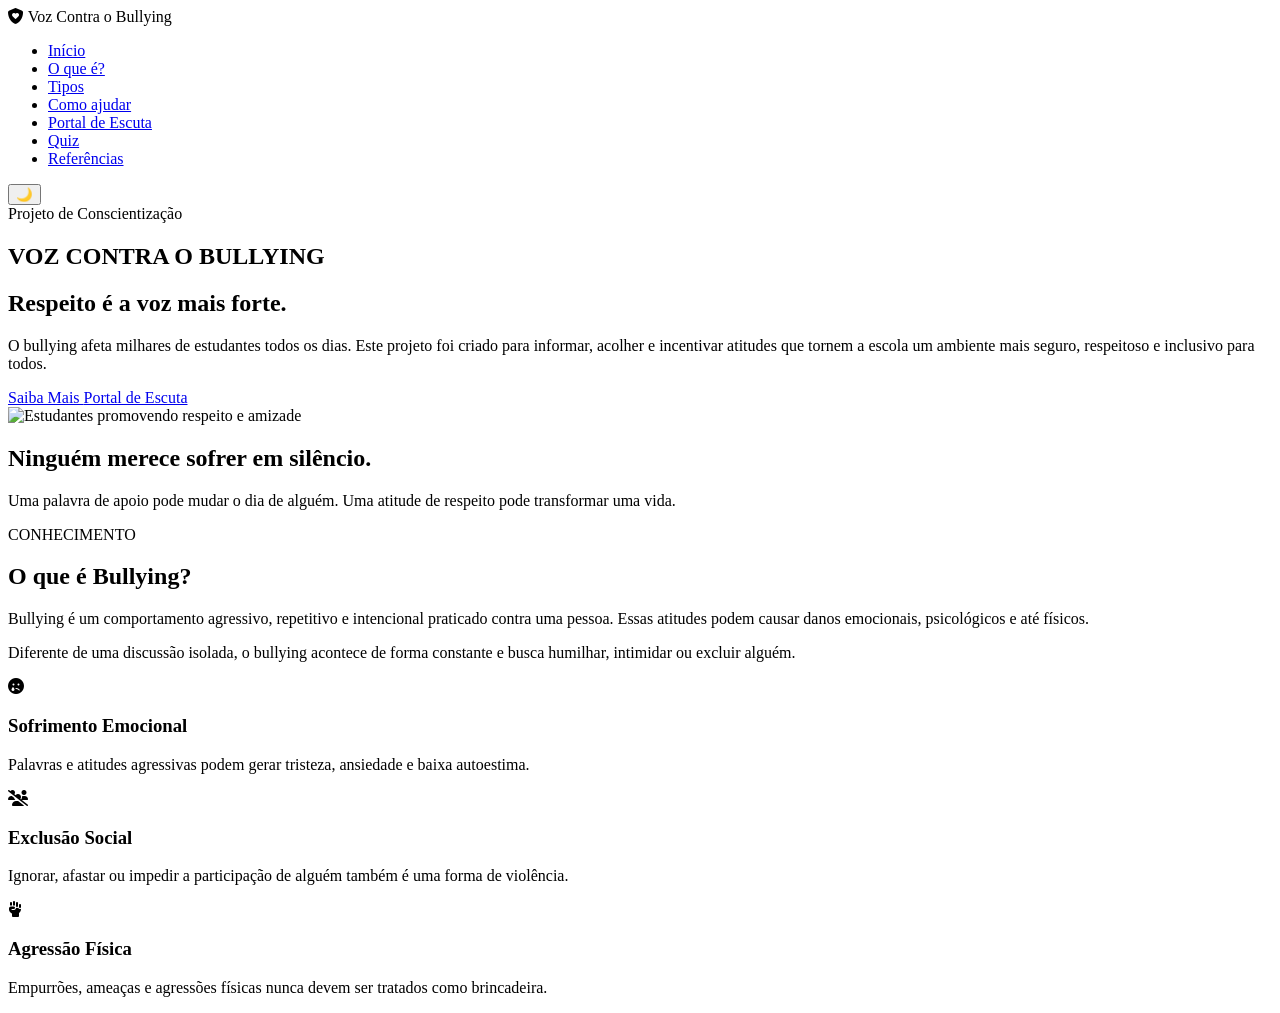
==== index.html @ f9e28d83 "Atualizar o index.html" ====
<!DOCTYPE html>
<html lang="pt-BR">

<head>
    <meta charset="UTF-8">
    <meta name="viewport" content="width=device-width, initial-scale=1.0">

    <title>Voz Contra o Bullying</title>

    <link rel="stylesheet" href="style.css">

    <link rel="stylesheet"
        href="https://cdnjs.cloudflare.com/ajax/libs/font-awesome/6.6.0/css/all.min.css">

    <link href="https://fonts.googleapis.com/css2?family=Poppins:wght@300;400;500;600;700;800&display=swap"
        rel="stylesheet">
</head>

<body>

    <!-- Barra de Navegação -->

    <header>

        <nav class="navbar">

            <div class="logo">
                <i class="fa-solid fa-shield-heart"></i>
                <span>Voz Contra o Bullying</span>
            </div>

            <ul class="menu">
                <li><a href="#inicio">Início</a></li>
                <li><a href="#sobre">O que é?</a></li>
                <li><a href="#tipos">Tipos</a></li>
                <li><a href="#ajuda">Como ajudar</a></li>
                <li><a href="escuta.html">Portal de Escuta</a></li>
                <li><a href="quiz.html">Quiz</a></li>
                <li><a href="referencias.html">Referências</a></li>
            </ul>

            <button id="darkModeBtn">
                🌙
            </button>

        </nav>

    </header>

    <main>

        <!-- Hero -->

        <section id="inicio" class="hero">

            <div class="hero-content">

                <div class="hero-text">

                    <span class="tag">
                        Projeto de Conscientização
                    </span>

                    <h1>
                        VOZ CONTRA O BULLYING
                    </h1>

                    <h2>
                        Respeito é a voz mais forte.
                    </h2>

                    <p>
                        O bullying afeta milhares de estudantes todos os dias.
                        Este projeto foi criado para informar, acolher e incentivar
                        atitudes que tornem a escola um ambiente mais seguro,
                        respeitoso e inclusivo para todos.
                    </p>

                    <div class="hero-buttons">

                        <a href="#sobre" class="btn-principal">
                            Saiba Mais
                        </a>

                        <a href="escuta.html" class="btn-secundario">
                            Portal de Escuta
                        </a>

                    </div>

                </div>

                <div class="hero-image">

                    <img src="imagens/hero-bullying.jpg"
                        alt="Estudantes promovendo respeito e amizade">

                </div>

            </div>

        </section>

        <!-- Impacto -->

        <section class="impacto">

            <div class="impacto-container">

                <h2>
                    Ninguém merece sofrer em silêncio.
                </h2>

                <p>
                    Uma palavra de apoio pode mudar o dia de alguém.
                    Uma atitude de respeito pode transformar uma vida.
                </p>

            </div>

        </section>

        <!-- Sobre -->

        <section id="sobre" class="sobre">

            <div class="titulo-secao">

                <span>CONHECIMENTO</span>

                <h2>
                    O que é Bullying?
                </h2>

            </div>

            <div class="texto-sobre">

                <p>
                    Bullying é um comportamento agressivo, repetitivo e intencional
                    praticado contra uma pessoa. Essas atitudes podem causar danos
                    emocionais, psicológicos e até físicos.
                </p>

                <p>
                    Diferente de uma discussão isolada, o bullying acontece de forma
                    constante e busca humilhar, intimidar ou excluir alguém.
                </p>

            </div>

            <div class="cards">

                <div class="card">

                    <i class="fa-solid fa-face-sad-tear"></i>

                    <h3>
                        Sofrimento Emocional
                    </h3>

                    <p>
                        Palavras e atitudes agressivas podem gerar tristeza,
                        ansiedade e baixa autoestima.
                    </p>

                </div>

                <div class="card">

                    <i class="fa-solid fa-users-slash"></i>

                    <h3>
                        Exclusão Social
                    </h3>

                    <p>
                        Ignorar, afastar ou impedir a participação de alguém
                        também é uma forma de violência.
                    </p>

                </div>

                <div class="card">

                    <i class="fa-solid fa-hand-fist"></i>

                    <h3>
                        Agressão Física
                    </h3>

                    <p>
                        Empurrões, ameaças e agressões físicas nunca devem ser
                        tratados como brincadeira.
                    </p>

                </div>

            </div>

        </section>
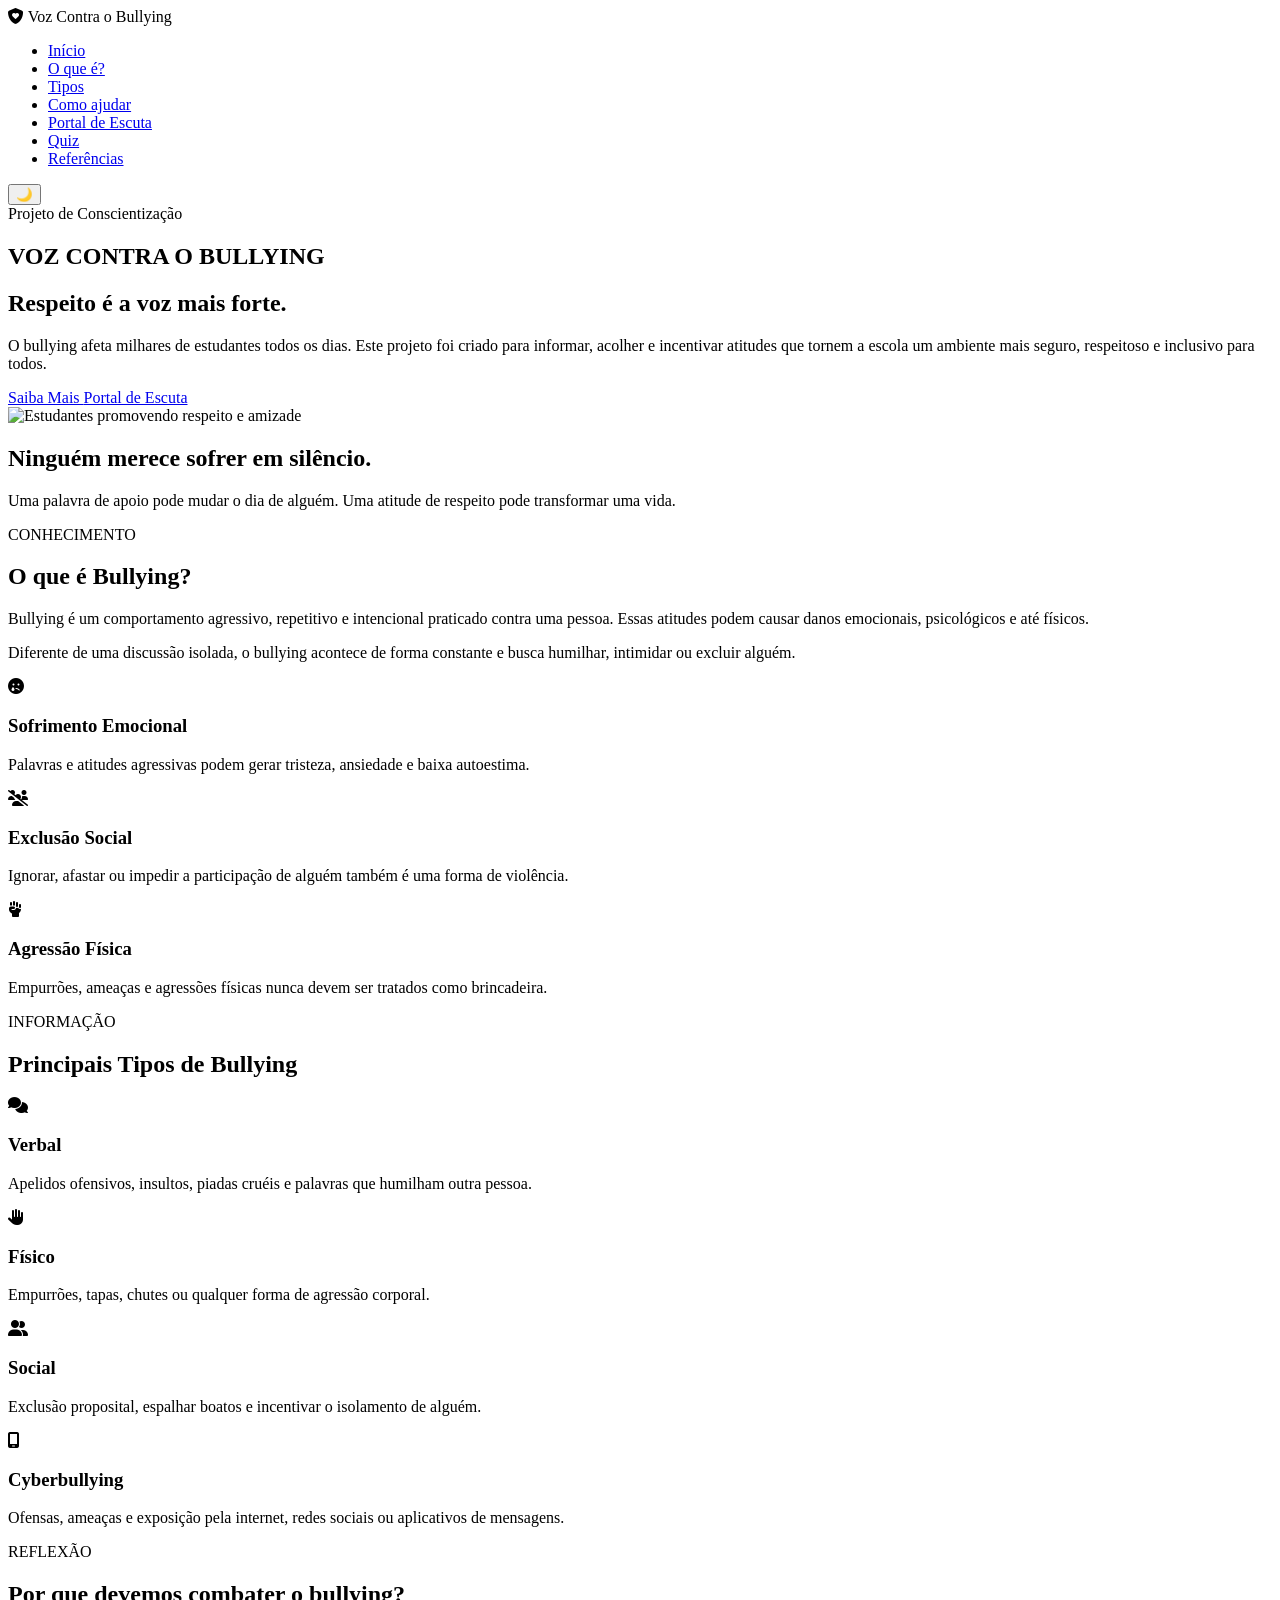
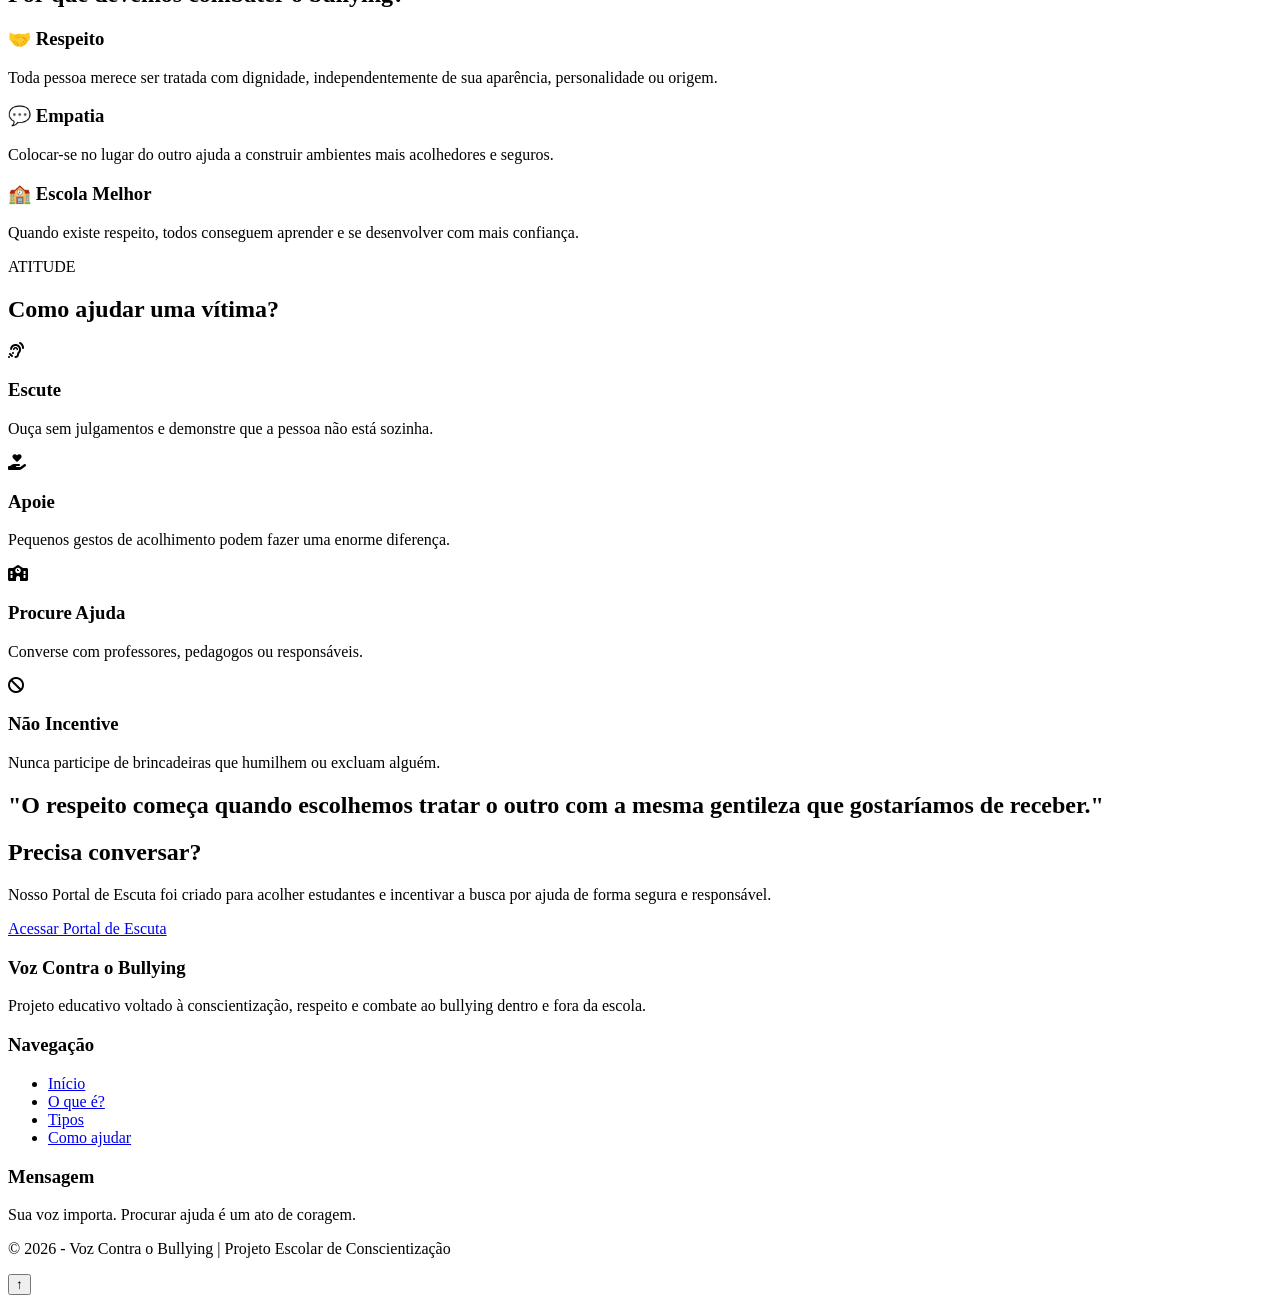
==== commit b8f177e4: "Atualizar o index.html" ====
--- a/index.html
+++ b/index.html
@@ -199,4 +199,291 @@
 
             </div>
 
-        </section>+        </section>
+        <!-- Tipos de Bullying -->
+
+        <section id="tipos" class="tipos">
+
+            <div class="titulo-secao">
+
+                <span>INFORMAÇÃO</span>
+
+                <h2>
+                    Principais Tipos de Bullying
+                </h2>
+
+            </div>
+
+            <div class="cards">
+
+                <div class="card">
+
+                    <i class="fa-solid fa-comments"></i>
+
+                    <h3>Verbal</h3>
+
+                    <p>
+                        Apelidos ofensivos, insultos, piadas cruéis e palavras
+                        que humilham outra pessoa.
+                    </p>
+
+                </div>
+
+                <div class="card">
+
+                    <i class="fa-solid fa-hand"></i>
+
+                    <h3>Físico</h3>
+
+                    <p>
+                        Empurrões, tapas, chutes ou qualquer forma de agressão
+                        corporal.
+                    </p>
+
+                </div>
+
+                <div class="card">
+
+                    <i class="fa-solid fa-user-group"></i>
+
+                    <h3>Social</h3>
+
+                    <p>
+                        Exclusão proposital, espalhar boatos e incentivar o
+                        isolamento de alguém.
+                    </p>
+
+                </div>
+
+                <div class="card">
+
+                    <i class="fa-solid fa-mobile-screen"></i>
+
+                    <h3>Cyberbullying</h3>
+
+                    <p>
+                        Ofensas, ameaças e exposição pela internet, redes sociais
+                        ou aplicativos de mensagens.
+                    </p>
+
+                </div>
+
+            </div>
+
+        </section>
+
+        <!-- Curiosidades -->
+
+        <section class="curiosidades">
+
+            <div class="titulo-secao">
+
+                <span>REFLEXÃO</span>
+
+                <h2>
+                    Por que devemos combater o bullying?
+                </h2>
+
+            </div>
+
+            <div class="curiosidades-container">
+
+                <div class="curiosidade">
+                    <h3>🤝 Respeito</h3>
+                    <p>
+                        Toda pessoa merece ser tratada com dignidade,
+                        independentemente de sua aparência, personalidade ou origem.
+                    </p>
+                </div>
+
+                <div class="curiosidade">
+                    <h3>💬 Empatia</h3>
+                    <p>
+                        Colocar-se no lugar do outro ajuda a construir ambientes
+                        mais acolhedores e seguros.
+                    </p>
+                </div>
+
+                <div class="curiosidade">
+                    <h3>🏫 Escola Melhor</h3>
+                    <p>
+                        Quando existe respeito, todos conseguem aprender e se
+                        desenvolver com mais confiança.
+                    </p>
+                </div>
+
+            </div>
+
+        </section>
+
+        <!-- Como ajudar -->
+
+        <section id="ajuda" class="ajuda">
+
+            <div class="titulo-secao">
+
+                <span>ATITUDE</span>
+
+                <h2>
+                    Como ajudar uma vítima?
+                </h2>
+
+            </div>
+
+            <div class="cards">
+
+                <div class="card">
+
+                    <i class="fa-solid fa-ear-listen"></i>
+
+                    <h3>Escute</h3>
+
+                    <p>
+                        Ouça sem julgamentos e demonstre que a pessoa não está sozinha.
+                    </p>
+
+                </div>
+
+                <div class="card">
+
+                    <i class="fa-solid fa-hand-holding-heart"></i>
+
+                    <h3>Apoie</h3>
+
+                    <p>
+                        Pequenos gestos de acolhimento podem fazer uma enorme diferença.
+                    </p>
+
+                </div>
+
+                <div class="card">
+
+                    <i class="fa-solid fa-school"></i>
+
+                    <h3>Procure Ajuda</h3>
+
+                    <p>
+                        Converse com professores, pedagogos ou responsáveis.
+                    </p>
+
+                </div>
+
+                <div class="card">
+
+                    <i class="fa-solid fa-ban"></i>
+
+                    <h3>Não Incentive</h3>
+
+                    <p>
+                        Nunca participe de brincadeiras que humilhem ou excluam alguém.
+                    </p>
+
+                </div>
+
+            </div>
+
+        </section>
+
+        <!-- Frase -->
+
+        <section class="frase-impacto">
+
+            <div class="frase-container">
+
+                <h2>
+                    "O respeito começa quando escolhemos tratar o outro com a mesma
+                    gentileza que gostaríamos de receber."
+                </h2>
+
+            </div>
+
+        </section>
+
+        <!-- CTA -->
+
+        <section class="cta">
+
+            <div class="cta-content">
+
+                <h2>
+                    Precisa conversar?
+                </h2>
+
+                <p>
+                    Nosso Portal de Escuta foi criado para acolher estudantes e
+                    incentivar a busca por ajuda de forma segura e responsável.
+                </p>
+
+                <a href="escuta.html" class="btn-principal">
+                    Acessar Portal de Escuta
+                </a>
+
+            </div>
+
+        </section>
+
+    </main>
+
+    <!-- Rodapé -->
+
+    <footer>
+
+        <div class="footer-container">
+
+            <div class="footer-coluna">
+
+                <h3>Voz Contra o Bullying</h3>
+
+                <p>
+                    Projeto educativo voltado à conscientização, respeito e combate
+                    ao bullying dentro e fora da escola.
+                </p>
+
+            </div>
+
+            <div class="footer-coluna">
+
+                <h3>Navegação</h3>
+
+                <ul>
+
+                    <li><a href="#inicio">Início</a></li>
+                    <li><a href="#sobre">O que é?</a></li>
+                    <li><a href="#tipos">Tipos</a></li>
+                    <li><a href="#ajuda">Como ajudar</a></li>
+
+                </ul>
+
+            </div>
+
+            <div class="footer-coluna">
+
+                <h3>Mensagem</h3>
+
+                <p>
+                    Sua voz importa. Procurar ajuda é um ato de coragem.
+                </p>
+
+            </div>
+
+        </div>
+
+        <div class="footer-bottom">
+
+            <p>
+                © 2026 - Voz Contra o Bullying | Projeto Escolar de Conscientização
+            </p>
+
+        </div>
+
+    </footer>
+
+    <button id="topoBtn">
+        ↑
+    </button>
+
+    <script src="script.js"></script>
+
+</body>
+
+</html>
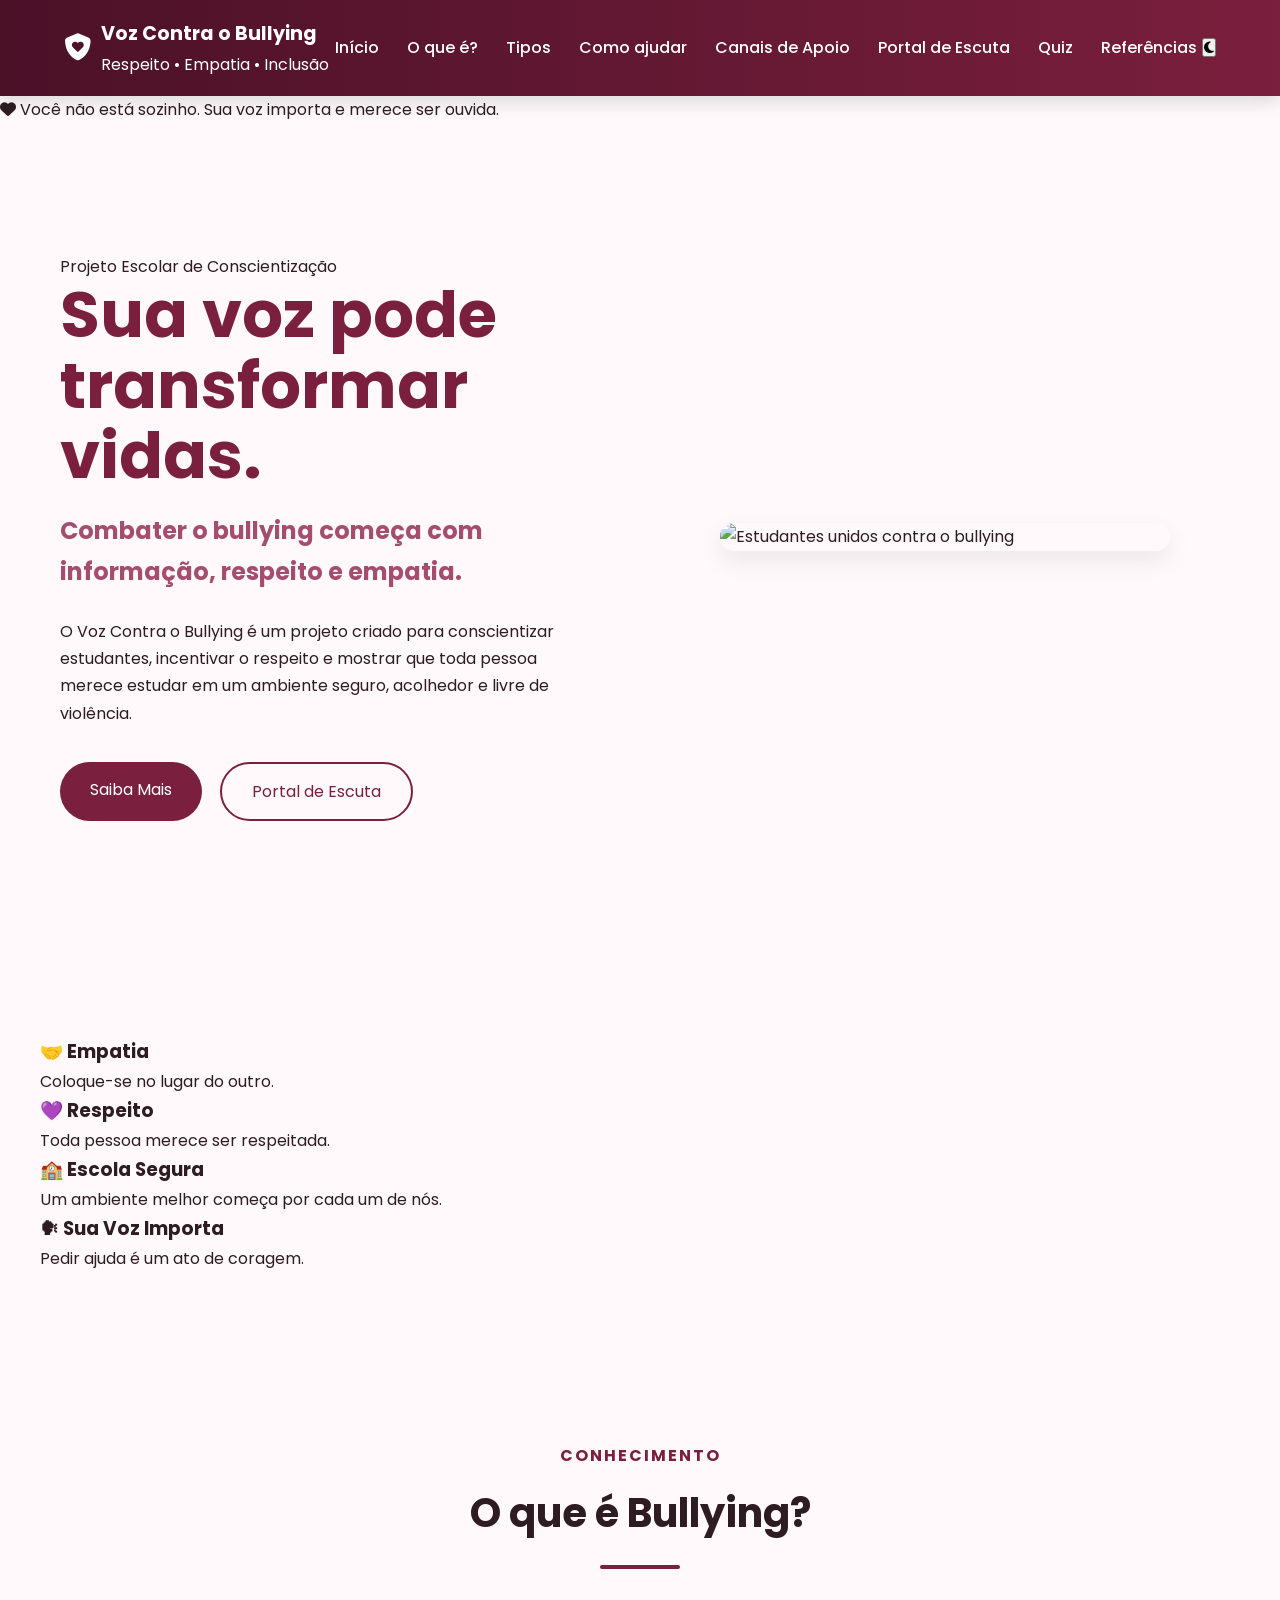
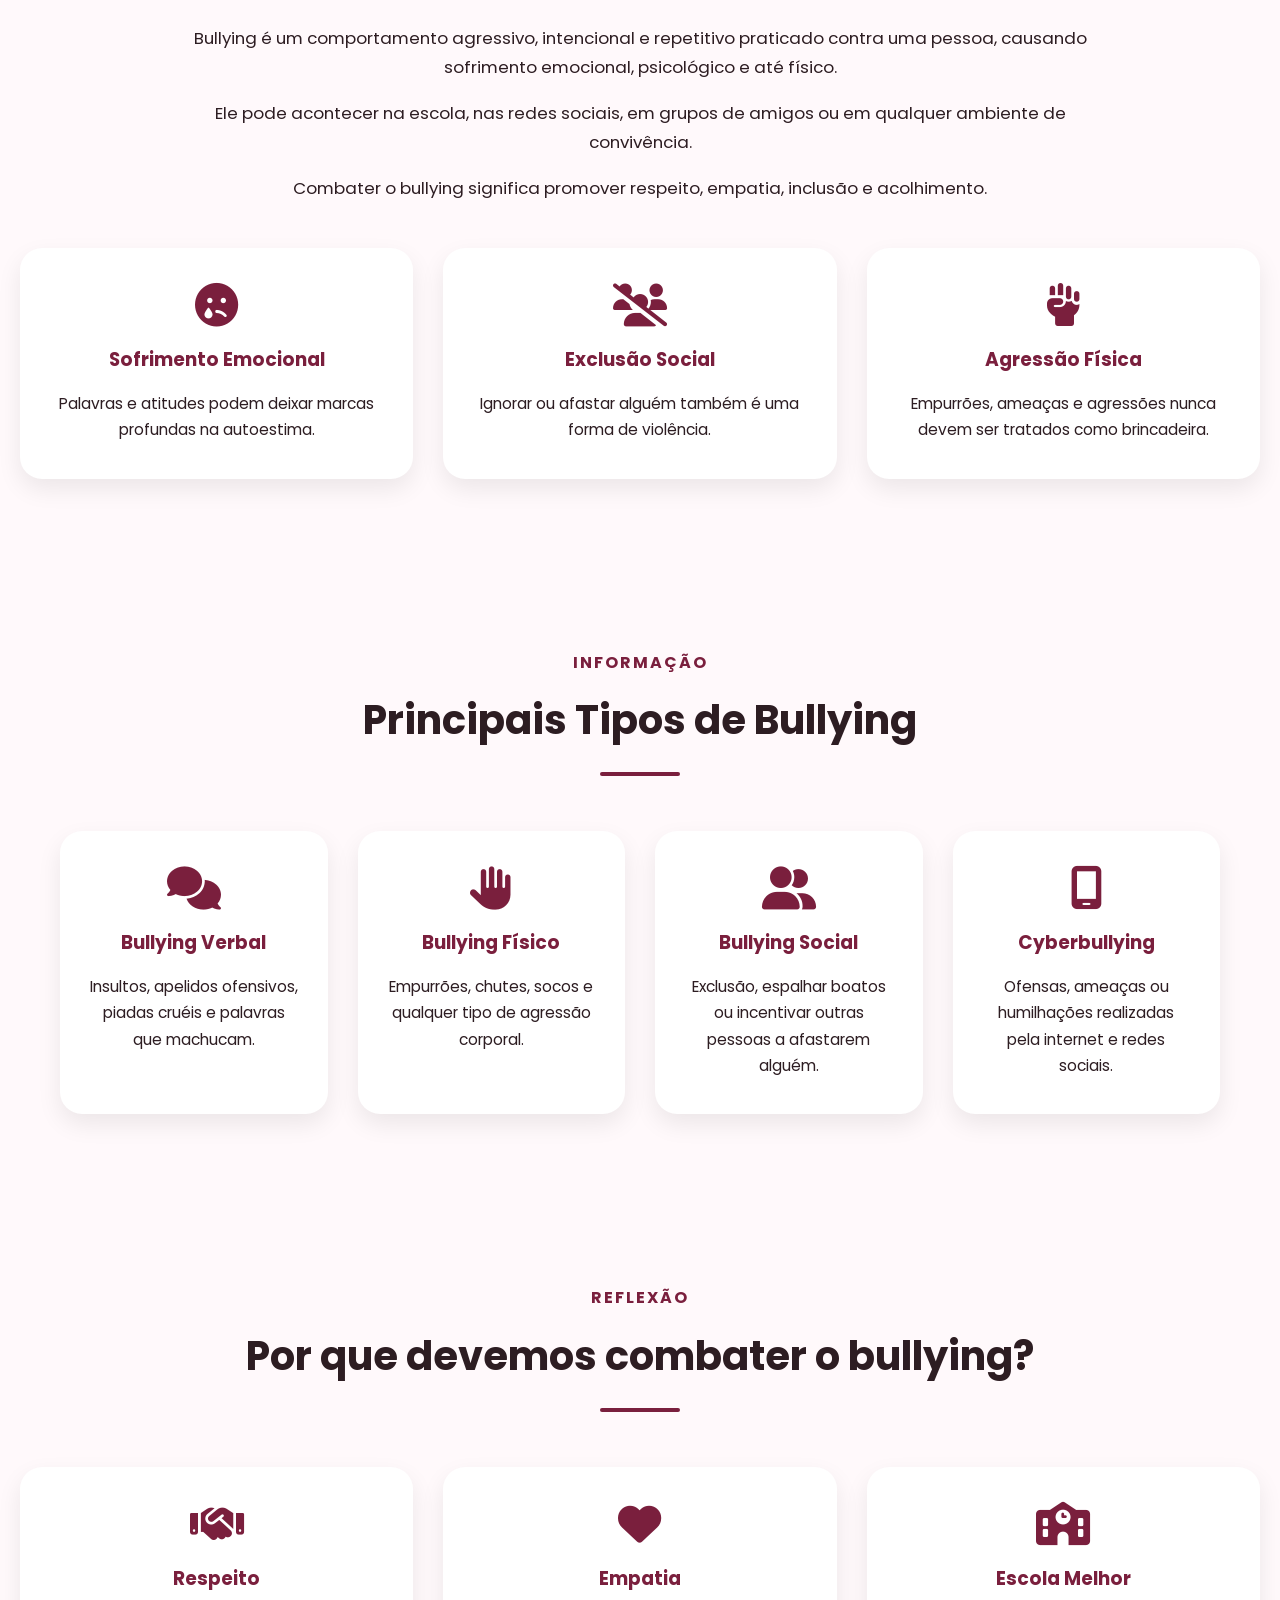
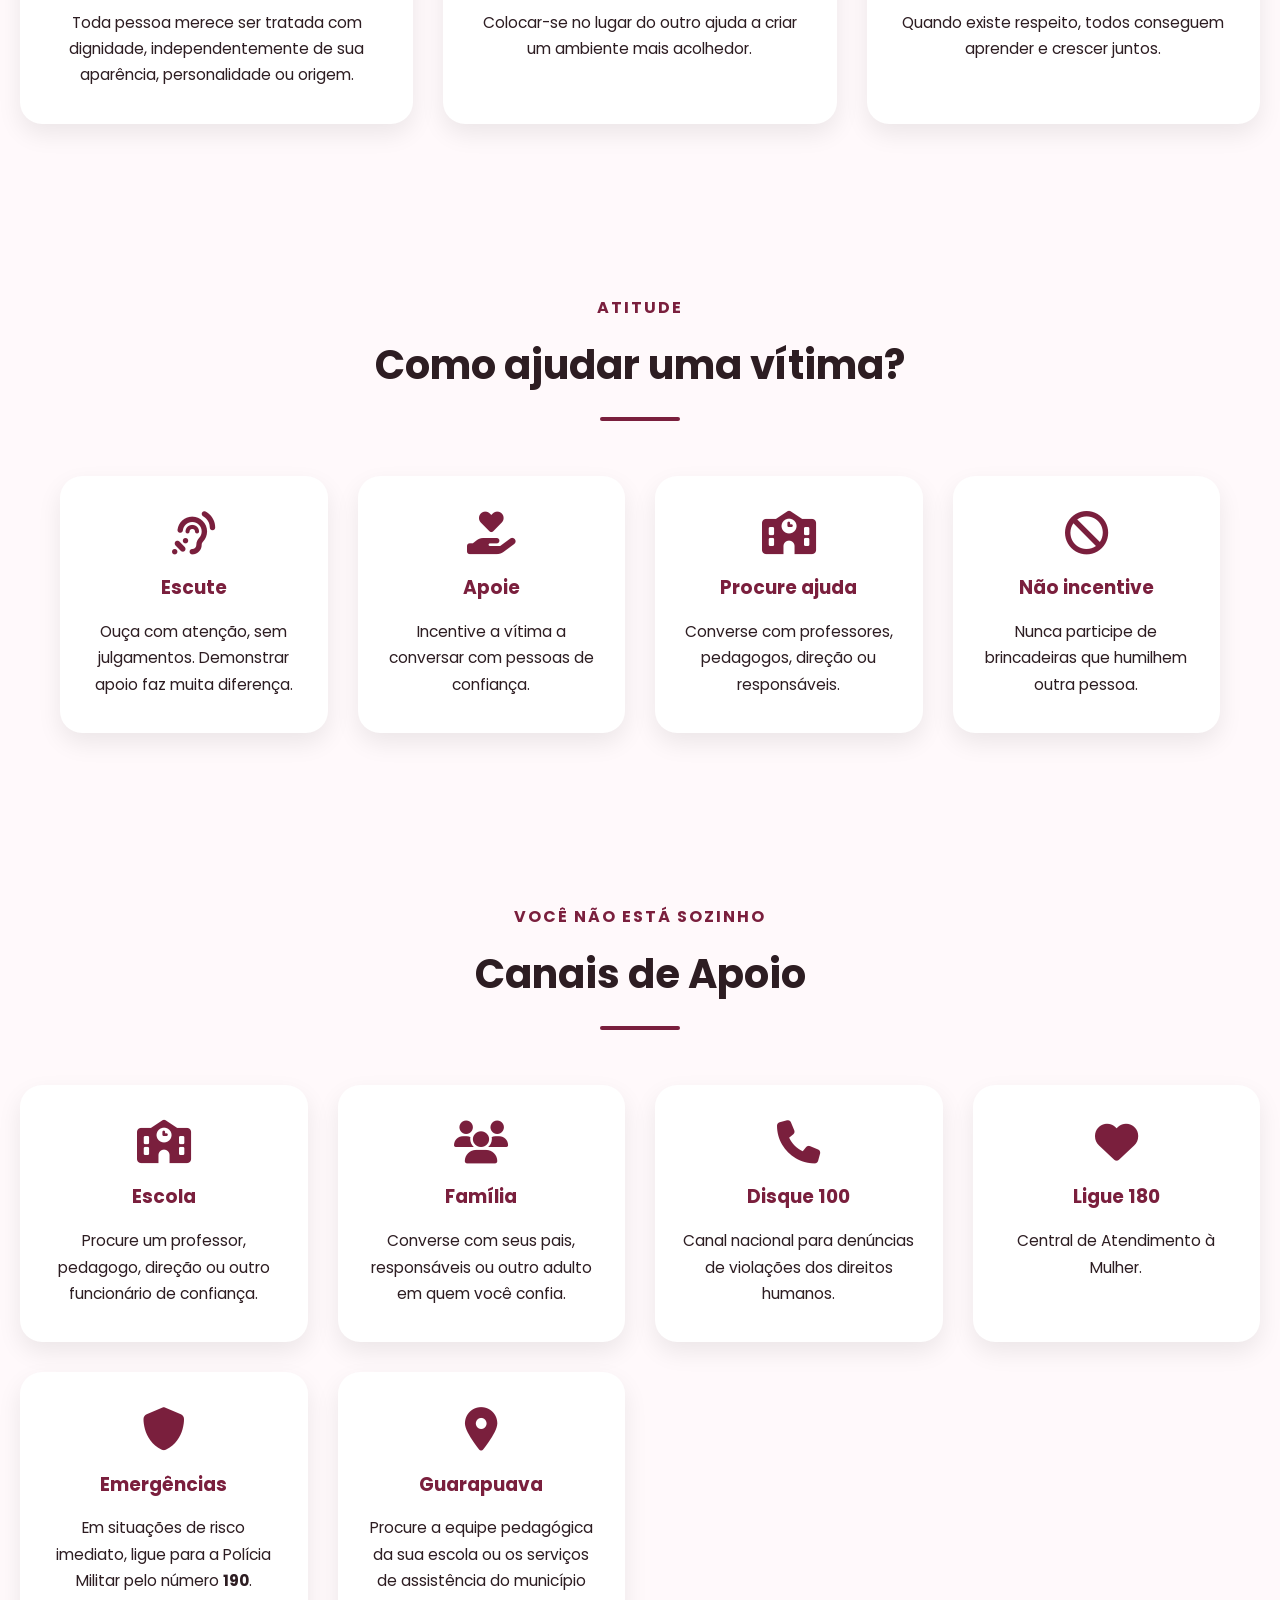
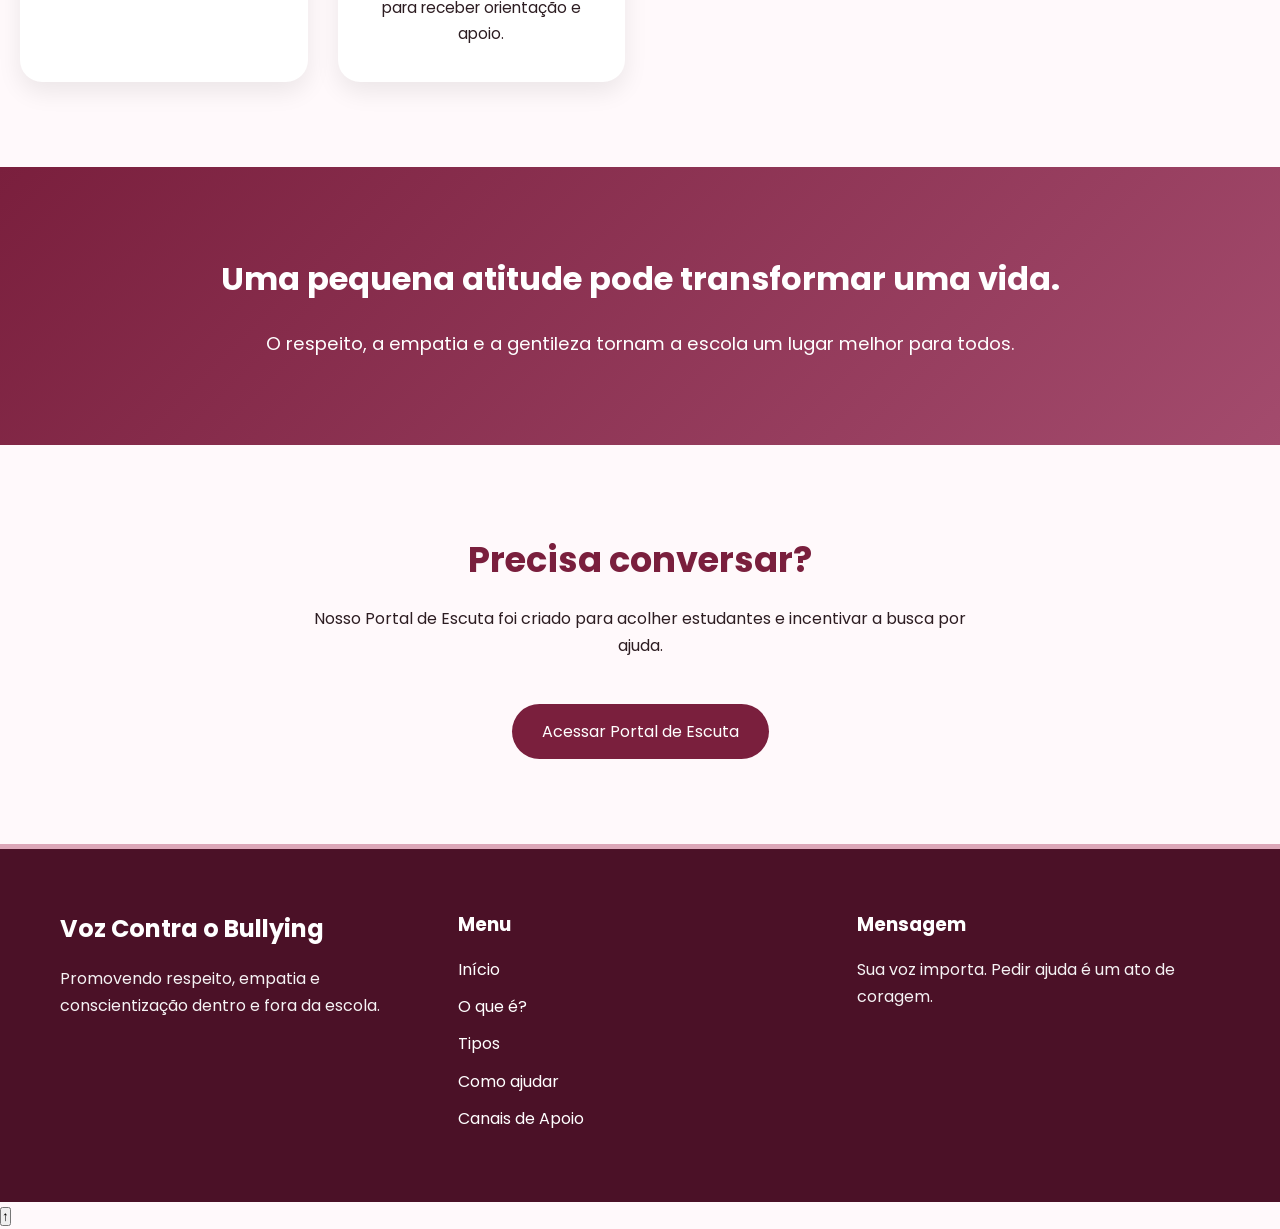
==== commit 4e826077: "Atualizar o index.html" ====
--- a/index.html
+++ b/index.html
@@ -1,488 +1,676 @@
-
 <!DOCTYPE html>
 <html lang="pt-BR">
 
 <head>
-    <meta charset="UTF-8">
-    <meta name="viewport" content="width=device-width, initial-scale=1.0">
-
-    <title>Voz Contra o Bullying</title>
-
-    <link rel="stylesheet" href="style.css">
-
-    <link rel="stylesheet"
-        href="https://cdnjs.cloudflare.com/ajax/libs/font-awesome/6.6.0/css/all.min.css">
-
-    <link href="https://fonts.googleapis.com/css2?family=Poppins:wght@300;400;500;600;700;800&display=swap"
-        rel="stylesheet">
+
+<meta charset="UTF-8">
+
+<meta name="viewport" content="width=device-width, initial-scale=1.0">
+
+<title>Voz Contra o Bullying</title>
+
+<meta name="description"
+content="Projeto educativo sobre bullying, respeito, empatia e conscientização.">
+
+<link rel="stylesheet" href="style.css">
+
+<link rel="stylesheet"
+href="https://cdnjs.cloudflare.com/ajax/libs/font-awesome/6.6.0/css/all.min.css">
+
+<link href="https://fonts.googleapis.com/css2?family=Poppins:wght@300;400;500;600;700;800&display=swap"
+rel="stylesheet">
+
 </head>
 
 <body>
 
-    <!-- Barra de Navegação -->
-
-    <header>
-
-        <nav class="navbar">
-
-            <div class="logo">
-                <i class="fa-solid fa-shield-heart"></i>
-                <span>Voz Contra o Bullying</span>
-            </div>
-
-            <ul class="menu">
+<header>
+
+<nav class="navbar">
+
+<div class="logo">
+
+<i class="fa-solid fa-shield-heart"></i>
+
+<div>
+
+<h2>Voz Contra o Bullying</h2>
+
+<p>Respeito • Empatia • Inclusão</p>
+
+</div>
+
+</div>
+
+<ul class="menu">
+
+<li><a href="#inicio">Início</a></li>
+
+<li><a href="#sobre">O que é?</a></li>
+
+<li><a href="#tipos">Tipos</a></li>
+
+<li><a href="#ajuda">Como ajudar</a></li>
+
+<li><a href="#apoio">Canais de Apoio</a></li>
+
+<li><a href="escuta.html">Portal de Escuta</a></li>
+
+<li><a href="quiz.html">Quiz</a></li>
+
+<li><a href="referencias.html">Referências</a></li>
+
+</ul>
+
+<button id="darkModeBtn">
+
+<i class="fa-solid fa-moon"></i>
+
+</button>
+
+</nav>
+
+<div class="top-message">
+
+<i class="fa-solid fa-heart"></i>
+
+<span>
+Você não está sozinho. Sua voz importa e merece ser ouvida.
+</span>
+
+</div>
+
+</header>
+
+<main>
+
+<section id="inicio" class="hero">
+
+<div class="hero-content">
+
+<div class="hero-text">
+
+<span class="tag">
+
+Projeto Escolar de Conscientização
+
+</span>
+
+<h1>
+
+Sua voz pode transformar vidas.
+
+</h1>
+
+<h2>
+
+Combater o bullying começa com informação,
+respeito e empatia.
+
+</h2>
+
+<p>
+
+O Voz Contra o Bullying é um projeto criado para
+conscientizar estudantes, incentivar o respeito e
+mostrar que toda pessoa merece estudar em um
+ambiente seguro, acolhedor e livre de violência.
+
+</p>
+
+<div class="hero-buttons">
+
+<a href="#sobre" class="btn-principal">
+
+Saiba Mais
+
+</a>
+
+<a href="escuta.html" class="btn-secundario">
+
+Portal de Escuta
+
+</a>
+
+</div>
+
+</div>
+
+<div class="hero-image">
+
+<img
+src="imagens/hero-bullying.jpg"
+alt="Estudantes unidos contra o bullying">
+
+</div>
+
+</div>
+
+</section>
+
+<section class="impacto">
+
+<div class="container">
+
+<div class="impacto-grid">
+
+<div>
+
+<h3>
+🤝 Empatia
+</h3>
+
+<p>
+Coloque-se no lugar do outro.
+</p>
+
+</div>
+
+<div>
+
+<h3>
+💜 Respeito
+</h3>
+
+<p>
+Toda pessoa merece ser respeitada.
+</p>
+
+</div>
+
+<div>
+
+<h3>
+🏫 Escola Segura
+</h3>
+
+<p>
+Um ambiente melhor começa por cada um de nós.
+</p>
+
+</div>
+
+<div>
+
+<h3>
+🗣 Sua Voz Importa
+</h3>
+
+<p>
+Pedir ajuda é um ato de coragem.
+</p>
+
+</div>
+
+</div>
+
+</div>
+
+</section>
+
+<section id="sobre" class="sobre">
+
+<div class="titulo-secao">
+
+<span>
+
+CONHECIMENTO
+
+</span>
+
+<h2>
+
+O que é Bullying?
+
+</h2>
+
+</div>
+
+<div class="texto-sobre">
+
+<p>
+
+Bullying é um comportamento agressivo,
+intencional e repetitivo praticado contra uma
+pessoa, causando sofrimento emocional,
+psicológico e até físico.
+
+</p>
+
+<p>
+
+Ele pode acontecer na escola, nas redes sociais,
+em grupos de amigos ou em qualquer ambiente
+de convivência.
+
+</p>
+
+<p>
+
+Combater o bullying significa promover respeito,
+empatia, inclusão e acolhimento.
+
+</p>
+
+</div>
+
+<div class="cards">
+
+<div class="card">
+
+<i class="fa-solid fa-face-sad-tear"></i>
+
+<h3>
+
+Sofrimento Emocional
+
+</h3>
+
+<p>
+
+Palavras e atitudes podem deixar marcas
+profundas na autoestima.
+
+</p>
+
+</div>
+
+<div class="card">
+
+<i class="fa-solid fa-users-slash"></i>
+
+<h3>
+
+Exclusão Social
+
+</h3>
+
+<p>
+
+Ignorar ou afastar alguém também é uma forma
+de violência.
+
+</p>
+
+</div>
+
+<div class="card">
+
+<i class="fa-solid fa-hand-fist"></i>
+
+<h3>
+
+Agressão Física
+
+</h3>
+
+<p>
+
+Empurrões, ameaças e agressões nunca devem
+ser tratados como brincadeira.
+
+</p>
+
+</div>
+
+</div>
+
+</section>
+<!-- Tipos de Bullying -->
+
+<section id="tipos" class="tipos">
+
+    <div class="titulo-secao">
+
+        <span>INFORMAÇÃO</span>
+
+        <h2>Principais Tipos de Bullying</h2>
+
+    </div>
+
+    <div class="cards">
+
+        <div class="card">
+
+            <i class="fa-solid fa-comments"></i>
+
+            <h3>Bullying Verbal</h3>
+
+            <p>
+                Insultos, apelidos ofensivos, piadas cruéis e palavras que machucam.
+            </p>
+
+        </div>
+
+        <div class="card">
+
+            <i class="fa-solid fa-hand"></i>
+
+            <h3>Bullying Físico</h3>
+
+            <p>
+                Empurrões, chutes, socos e qualquer tipo de agressão corporal.
+            </p>
+
+        </div>
+
+        <div class="card">
+
+            <i class="fa-solid fa-user-group"></i>
+
+            <h3>Bullying Social</h3>
+
+            <p>
+                Exclusão, espalhar boatos ou incentivar outras pessoas a afastarem alguém.
+            </p>
+
+        </div>
+
+        <div class="card">
+
+            <i class="fa-solid fa-mobile-screen"></i>
+
+            <h3>Cyberbullying</h3>
+
+            <p>
+                Ofensas, ameaças ou humilhações realizadas pela internet e redes sociais.
+            </p>
+
+        </div>
+
+    </div>
+
+</section>
+
+<!-- Curiosidades -->
+
+<section class="curiosidades">
+
+    <div class="titulo-secao">
+
+        <span>REFLEXÃO</span>
+
+        <h2>Por que devemos combater o bullying?</h2>
+
+    </div>
+
+    <div class="cards">
+
+        <div class="card">
+
+            <i class="fa-solid fa-handshake"></i>
+
+            <h3>Respeito</h3>
+
+            <p>
+                Toda pessoa merece ser tratada com dignidade, independentemente de sua aparência, personalidade ou origem.
+            </p>
+
+        </div>
+
+        <div class="card">
+
+            <i class="fa-solid fa-heart"></i>
+
+            <h3>Empatia</h3>
+
+            <p>
+                Colocar-se no lugar do outro ajuda a criar um ambiente mais acolhedor.
+            </p>
+
+        </div>
+
+        <div class="card">
+
+            <i class="fa-solid fa-school"></i>
+
+            <h3>Escola Melhor</h3>
+
+            <p>
+                Quando existe respeito, todos conseguem aprender e crescer juntos.
+            </p>
+
+        </div>
+
+    </div>
+
+</section>
+
+<!-- Como ajudar -->
+
+<section id="ajuda" class="ajuda">
+
+    <div class="titulo-secao">
+
+        <span>ATITUDE</span>
+
+        <h2>Como ajudar uma vítima?</h2>
+
+    </div>
+
+    <div class="cards">
+
+        <div class="card">
+
+            <i class="fa-solid fa-ear-listen"></i>
+
+            <h3>Escute</h3>
+
+            <p>
+                Ouça com atenção, sem julgamentos. Demonstrar apoio faz muita diferença.
+            </p>
+
+        </div>
+
+        <div class="card">
+
+            <i class="fa-solid fa-hand-holding-heart"></i>
+
+            <h3>Apoie</h3>
+
+            <p>
+                Incentive a vítima a conversar com pessoas de confiança.
+            </p>
+
+        </div>
+
+        <div class="card">
+
+            <i class="fa-solid fa-school"></i>
+
+            <h3>Procure ajuda</h3>
+
+            <p>
+                Converse com professores, pedagogos, direção ou responsáveis.
+            </p>
+
+        </div>
+
+        <div class="card">
+
+            <i class="fa-solid fa-ban"></i>
+
+            <h3>Não incentive</h3>
+
+            <p>
+                Nunca participe de brincadeiras que humilhem outra pessoa.
+            </p>
+
+        </div>
+
+    </div>
+
+</section>
+
+<!-- Canais de Apoio -->
+
+<section id="apoio" class="apoio">
+
+    <div class="titulo-secao">
+
+        <span>VOCÊ NÃO ESTÁ SOZINHO</span>
+
+        <h2>Canais de Apoio</h2>
+
+    </div>
+
+    <div class="cards">
+
+        <div class="card">
+
+            <i class="fa-solid fa-school"></i>
+
+            <h3>Escola</h3>
+
+            <p>
+                Procure um professor, pedagogo, direção ou outro funcionário de confiança.
+            </p>
+
+        </div>
+
+        <div class="card">
+
+            <i class="fa-solid fa-users"></i>
+
+            <h3>Família</h3>
+
+            <p>
+                Converse com seus pais, responsáveis ou outro adulto em quem você confia.
+            </p>
+
+        </div>
+
+        <div class="card">
+
+            <i class="fa-solid fa-phone"></i>
+
+            <h3>Disque 100</h3>
+
+            <p>
+                Canal nacional para denúncias de violações dos direitos humanos.
+            </p>
+
+        </div>
+
+        <div class="card">
+
+            <i class="fa-solid fa-heart"></i>
+
+            <h3>Ligue 180</h3>
+
+            <p>
+                Central de Atendimento à Mulher.
+            </p>
+
+        </div>
+
+        <div class="card">
+
+            <i class="fa-solid fa-shield"></i>
+
+            <h3>Emergências</h3>
+
+            <p>
+                Em situações de risco imediato, ligue para a Polícia Militar pelo número <strong>190</strong>.
+            </p>
+
+        </div>
+
+        <div class="card">
+
+            <i class="fa-solid fa-location-dot"></i>
+
+            <h3>Guarapuava</h3>
+
+            <p>
+                Procure a equipe pedagógica da sua escola ou os serviços de assistência do município para receber orientação e apoio.
+            </p>
+
+        </div>
+
+    </div>
+
+</section>
+
+<!-- Frase -->
+
+<section class="frase">
+
+    <h2>Uma pequena atitude pode transformar uma vida.</h2>
+
+    <p class="texto-frase">
+        O respeito, a empatia e a gentileza tornam a escola um lugar melhor para todos.
+    </p>
+
+</section>
+
+<!-- CTA -->
+
+<section class="cta">
+
+    <h2>Precisa conversar?</h2>
+
+    <p>
+        Nosso Portal de Escuta foi criado para acolher estudantes e incentivar a busca por ajuda.
+    </p>
+
+    <a href="escuta.html" class="botao">
+        Acessar Portal de Escuta
+    </a>
+
+</section>
+
+</main>
+
+<footer>
+
+    <div class="footer-container">
+
+        <div class="footer-logo">
+
+            <h2>Voz Contra o Bullying</h2>
+
+            <p>
+                Promovendo respeito, empatia e conscientização dentro e fora da escola.
+            </p>
+
+        </div>
+
+        <div class="footer-links">
+
+            <h3>Menu</h3>
+
+            <ul>
+
                 <li><a href="#inicio">Início</a></li>
                 <li><a href="#sobre">O que é?</a></li>
                 <li><a href="#tipos">Tipos</a></li>
                 <li><a href="#ajuda">Como ajudar</a></li>
-                <li><a href="escuta.html">Portal de Escuta</a></li>
-                <li><a href="quiz.html">Quiz</a></li>
-                <li><a href="referencias.html">Referências</a></li>
+                <li><a href="#apoio">Canais de Apoio</a></li>
+
             </ul>
 
-            <button id="darkModeBtn">
-                🌙
-            </button>
-
-        </nav>
-
-    </header>
-
-    <main>
-
-        <!-- Hero -->
-
-        <section id="inicio" class="hero">
-
-            <div class="hero-content">
-
-                <div class="hero-text">
-
-                    <span class="tag">
-                        Projeto de Conscientização
-                    </span>
-
-                    <h1>
-                        VOZ CONTRA O BULLYING
-                    </h1>
-
-                    <h2>
-                        Respeito é a voz mais forte.
-                    </h2>
-
-                    <p>
-                        O bullying afeta milhares de estudantes todos os dias.
-                        Este projeto foi criado para informar, acolher e incentivar
-                        atitudes que tornem a escola um ambiente mais seguro,
-                        respeitoso e inclusivo para todos.
-                    </p>
-
-                    <div class="hero-buttons">
-
-                        <a href="#sobre" class="btn-principal">
-                            Saiba Mais
-                        </a>
-
-                        <a href="escuta.html" class="btn-secundario">
-                            Portal de Escuta
-                        </a>
-
-                    </div>
-
-                </div>
-
-                <div class="hero-image">
-
-                    <img src="imagens/hero-bullying.jpg"
-                        alt="Estudantes promovendo respeito e amizade">
-
-                </div>
-
-            </div>
-
-        </section>
-
-        <!-- Impacto -->
-
-        <section class="impacto">
-
-            <div class="impacto-container">
-
-                <h2>
-                    Ninguém merece sofrer em silêncio.
-                </h2>
-
-                <p>
-                    Uma palavra de apoio pode mudar o dia de alguém.
-                    Uma atitude de respeito pode transformar uma vida.
-                </p>
-
-            </div>
-
-        </section>
-
-        <!-- Sobre -->
-
-        <section id="sobre" class="sobre">
-
-            <div class="titulo-secao">
-
-                <span>CONHECIMENTO</span>
-
-                <h2>
-                    O que é Bullying?
-                </h2>
-
-            </div>
-
-            <div class="texto-sobre">
-
-                <p>
-                    Bullying é um comportamento agressivo, repetitivo e intencional
-                    praticado contra uma pessoa. Essas atitudes podem causar danos
-                    emocionais, psicológicos e até físicos.
-                </p>
-
-                <p>
-                    Diferente de uma discussão isolada, o bullying acontece de forma
-                    constante e busca humilhar, intimidar ou excluir alguém.
-                </p>
-
-            </div>
-
-            <div class="cards">
-
-                <div class="card">
-
-                    <i class="fa-solid fa-face-sad-tear"></i>
-
-                    <h3>
-                        Sofrimento Emocional
-                    </h3>
-
-                    <p>
-                        Palavras e atitudes agressivas podem gerar tristeza,
-                        ansiedade e baixa autoestima.
-                    </p>
-
-                </div>
-
-                <div class="card">
-
-                    <i class="fa-solid fa-users-slash"></i>
-
-                    <h3>
-                        Exclusão Social
-                    </h3>
-
-                    <p>
-                        Ignorar, afastar ou impedir a participação de alguém
-                        também é uma forma de violência.
-                    </p>
-
-                </div>
-
-                <div class="card">
-
-                    <i class="fa-solid fa-hand-fist"></i>
-
-                    <h3>
-                        Agressão Física
-                    </h3>
-
-                    <p>
-                        Empurrões, ameaças e agressões físicas nunca devem ser
-                        tratados como brincadeira.
-                    </p>
-
-                </div>
-
-            </div>
-
-        </section>
-        <!-- Tipos de Bullying -->
-
-        <section id="tipos" class="tipos">
-
-            <div class="titulo-secao">
-
-                <span>INFORMAÇÃO</span>
-
-                <h2>
-                    Principais Tipos de Bullying
-                </h2>
-
-            </div>
-
-            <div class="cards">
-
-                <div class="card">
-
-                    <i class="fa-solid fa-comments"></i>
-
-                    <h3>Verbal</h3>
-
-                    <p>
-                        Apelidos ofensivos, insultos, piadas cruéis e palavras
-                        que humilham outra pessoa.
-                    </p>
-
-                </div>
-
-                <div class="card">
-
-                    <i class="fa-solid fa-hand"></i>
-
-                    <h3>Físico</h3>
-
-                    <p>
-                        Empurrões, tapas, chutes ou qualquer forma de agressão
-                        corporal.
-                    </p>
-
-                </div>
-
-                <div class="card">
-
-                    <i class="fa-solid fa-user-group"></i>
-
-                    <h3>Social</h3>
-
-                    <p>
-                        Exclusão proposital, espalhar boatos e incentivar o
-                        isolamento de alguém.
-                    </p>
-
-                </div>
-
-                <div class="card">
-
-                    <i class="fa-solid fa-mobile-screen"></i>
-
-                    <h3>Cyberbullying</h3>
-
-                    <p>
-                        Ofensas, ameaças e exposição pela internet, redes sociais
-                        ou aplicativos de mensagens.
-                    </p>
-
-                </div>
-
-            </div>
-
-        </section>
-
-        <!-- Curiosidades -->
-
-        <section class="curiosidades">
-
-            <div class="titulo-secao">
-
-                <span>REFLEXÃO</span>
-
-                <h2>
-                    Por que devemos combater o bullying?
-                </h2>
-
-            </div>
-
-            <div class="curiosidades-container">
-
-                <div class="curiosidade">
-                    <h3>🤝 Respeito</h3>
-                    <p>
-                        Toda pessoa merece ser tratada com dignidade,
-                        independentemente de sua aparência, personalidade ou origem.
-                    </p>
-                </div>
-
-                <div class="curiosidade">
-                    <h3>💬 Empatia</h3>
-                    <p>
-                        Colocar-se no lugar do outro ajuda a construir ambientes
-                        mais acolhedores e seguros.
-                    </p>
-                </div>
-
-                <div class="curiosidade">
-                    <h3>🏫 Escola Melhor</h3>
-                    <p>
-                        Quando existe respeito, todos conseguem aprender e se
-                        desenvolver com mais confiança.
-                    </p>
-                </div>
-
-            </div>
-
-        </section>
-
-        <!-- Como ajudar -->
-
-        <section id="ajuda" class="ajuda">
-
-            <div class="titulo-secao">
-
-                <span>ATITUDE</span>
-
-                <h2>
-                    Como ajudar uma vítima?
-                </h2>
-
-            </div>
-
-            <div class="cards">
-
-                <div class="card">
-
-                    <i class="fa-solid fa-ear-listen"></i>
-
-                    <h3>Escute</h3>
-
-                    <p>
-                        Ouça sem julgamentos e demonstre que a pessoa não está sozinha.
-                    </p>
-
-                </div>
-
-                <div class="card">
-
-                    <i class="fa-solid fa-hand-holding-heart"></i>
-
-                    <h3>Apoie</h3>
-
-                    <p>
-                        Pequenos gestos de acolhimento podem fazer uma enorme diferença.
-                    </p>
-
-                </div>
-
-                <div class="card">
-
-                    <i class="fa-solid fa-school"></i>
-
-                    <h3>Procure Ajuda</h3>
-
-                    <p>
-                        Converse com professores, pedagogos ou responsáveis.
-                    </p>
-
-                </div>
-
-                <div class="card">
-
-                    <i class="fa-solid fa-ban"></i>
-
-                    <h3>Não Incentive</h3>
-
-                    <p>
-                        Nunca participe de brincadeiras que humilhem ou excluam alguém.
-                    </p>
-
-                </div>
-
-            </div>
-
-        </section>
-
-        <!-- Frase -->
-
-        <section class="frase-impacto">
-
-            <div class="frase-container">
-
-                <h2>
-                    "O respeito começa quando escolhemos tratar o outro com a mesma
-                    gentileza que gostaríamos de receber."
-                </h2>
-
-            </div>
-
-        </section>
-
-        <!-- CTA -->
-
-        <section class="cta">
-
-            <div class="cta-content">
-
-                <h2>
-                    Precisa conversar?
-                </h2>
-
-                <p>
-                    Nosso Portal de Escuta foi criado para acolher estudantes e
-                    incentivar a busca por ajuda de forma segura e responsável.
-                </p>
-
-                <a href="escuta.html" class="btn-principal">
-                    Acessar Portal de Escuta
-                </a>
-
-            </div>
-
-        </section>
-
-    </main>
-
-    <!-- Rodapé -->
-
-    <footer>
-
-        <div class="footer-container">
-
-            <div class="footer-coluna">
-
-                <h3>Voz Contra o Bullying</h3>
-
-                <p>
-                    Projeto educativo voltado à conscientização, respeito e combate
-                    ao bullying dentro e fora da escola.
-                </p>
-
-            </div>
-
-            <div class="footer-coluna">
-
-                <h3>Navegação</h3>
-
-                <ul>
-
-                    <li><a href="#inicio">Início</a></li>
-                    <li><a href="#sobre">O que é?</a></li>
-                    <li><a href="#tipos">Tipos</a></li>
-                    <li><a href="#ajuda">Como ajudar</a></li>
-
-                </ul>
-
-            </div>
-
-            <div class="footer-coluna">
-
-                <h3>Mensagem</h3>
-
-                <p>
-                    Sua voz importa. Procurar ajuda é um ato de coragem.
-                </p>
-
-            </div>
-
-        </div>
-
-        <div class="footer-bottom">
-
-            <p>
-                © 2026 - Voz Contra o Bullying | Projeto Escolar de Conscientização
-            </p>
-
-        </div>
-
-    </footer>
-
-    <button id="topoBtn">
-        ↑
-    </button>
-
-    <script src="script.js"></script>
+        </div>
+
+        <div class="footer-contato">
+
+            <h3>Mensagem</h3>
+
+            <p>
+                Sua voz importa. Pedir ajuda é um ato de coragem.
+            </p>
+
+        </div>
+
+    </div>
+
+</footer>
+
+<button id="topoBtn">
+    ↑
+</button>
+
+<script src="script.js"></script>
 
 </body>
 
--- a/style.css
+++ b/style.css
@@ -0,0 +1,595 @@
+/* =========================
+   RESET E CONFIGURAÇÕES
+========================= */
+
+:root{
+    --bordo:#7A1F3D;
+    --bordo-hover:#5F1830;
+    --bordo-escuro:#4B1127;
+    --rosa:#DCA7B8;
+    --rosa-claro:#F7E6EC;
+    --creme:#FFF9FB;
+    --texto:#2D1D22;
+    --branco:#FFFFFF;
+    --sombra:0 10px 25px rgba(0,0,0,.08);
+}
+
+*{
+    margin:0;
+    padding:0;
+    box-sizing:border-box;
+}
+
+html{
+    scroll-behavior:smooth;
+    overflow-x:hidden;
+}
+
+body{
+    font-family:'Poppins',sans-serif;
+    background:var(--creme);
+    color:var(--texto);
+    line-height:1.7;
+    overflow-x:hidden;
+}
+
+img{
+    max-width:100%;
+    display:block;
+}
+
+a{
+    text-decoration:none;
+}
+
+ul{
+    list-style:none;
+}
+
+section{
+    padding:85px 20px;
+}
+
+.container{
+    width:100%;
+    max-width:1200px;
+    margin:auto;
+}
+
+/* =========================
+   NAVBAR
+========================= */
+
+.navbar{
+    position:sticky;
+    top:0;
+    z-index:1000;
+
+    display:flex;
+    justify-content:space-between;
+    align-items:center;
+
+    padding:18px 5%;
+
+    background:linear-gradient(90deg,var(--bordo-escuro),var(--bordo));
+
+    box-shadow:0 5px 18px rgba(0,0,0,.15);
+}
+
+.logo{
+    display:flex;
+    align-items:center;
+    gap:10px;
+
+    color:white;
+}
+
+.logo h2{
+    font-size:1.2rem;
+    font-weight:700;
+}
+
+.logo i{
+    font-size:1.7rem;
+}
+
+.menu{
+    display:flex;
+    gap:28px;
+    flex-wrap:wrap;
+}
+
+.menu a{
+
+    color:white;
+
+    font-weight:500;
+
+    position:relative;
+
+    transition:.3s;
+}
+
+.menu a::after{
+
+    content:"";
+
+    position:absolute;
+
+    left:0;
+
+    bottom:-6px;
+
+    width:0;
+
+    height:2px;
+
+    background:var(--rosa-claro);
+
+    transition:.3s;
+
+}
+
+.menu a:hover{
+
+    color:var(--rosa-claro);
+
+}
+
+.menu a:hover::after{
+
+    width:100%;
+
+}
+
+/* =========================
+   HERO
+========================= */
+
+.hero{
+    min-height:92vh;
+    max-width:1200px;
+    margin:auto;
+
+    display:flex;
+    align-items:center;
+}
+
+.hero-content{
+
+    width:100%;
+
+    display:grid;
+
+    grid-template-columns:1fr 1fr;
+
+    gap:60px;
+
+    align-items:center;
+}
+
+.hero-text{
+
+    text-align:left;
+}
+
+.hero-text h1{
+
+    color:var(--bordo);
+
+    font-size:4rem;
+
+    line-height:1.1;
+
+    margin-bottom:20px;
+}
+
+.hero-text h2{
+
+    color:#A44D6C;
+
+    margin-bottom:25px;
+}
+
+.hero-text p{
+
+    margin-bottom:35px;
+
+    max-width:520px;
+}
+
+.hero-buttons{
+
+    display:flex;
+
+    gap:18px;
+
+    flex-wrap:wrap;
+}
+
+.hero-image{
+
+    display:flex;
+
+    justify-content:center;
+}
+
+.hero-image img{
+
+    width:100%;
+
+    max-width:450px;
+
+    border-radius:25px;
+
+    box-shadow:var(--sombra);
+}
+
+/* =========================
+   BOTÕES
+========================= */
+
+.btn-principal,
+.botao{
+
+    display:inline-block;
+
+    background:var(--bordo);
+
+    color:white;
+
+    padding:14px 30px;
+
+    border-radius:40px;
+
+    transition:.3s;
+}
+
+.btn-principal:hover,
+.botao:hover{
+
+    background:var(--bordo-hover);
+
+    transform:translateY(-3px);
+
+    box-shadow:0 12px 25px rgba(122,31,61,.25);
+}
+
+.btn-secundario{
+
+    display:inline-block;
+
+    border:2px solid var(--bordo);
+
+    color:var(--bordo);
+
+    padding:14px 30px;
+
+    border-radius:40px;
+
+    transition:.3s;
+}
+
+.btn-secundario:hover{
+
+    background:var(--bordo);
+
+    color:white;
+}
+
+/* =========================
+   TÍTULOS
+========================= */
+
+.titulo-secao{
+
+    text-align:center;
+
+    margin-bottom:55px;
+}
+
+.titulo-secao span{
+
+    color:var(--bordo);
+
+    font-weight:700;
+
+    letter-spacing:2px;
+}
+
+.titulo-secao h2{
+
+    font-size:2.5rem;
+
+    margin-top:10px;
+}
+
+.titulo-secao h2::after{
+
+    content:"";
+
+    display:block;
+
+    width:80px;
+
+    height:4px;
+
+    margin:18px auto 0;
+
+    background:var(--bordo);
+
+    border-radius:999px;
+}
+/* =========================
+   SOBRE
+========================= */
+
+.texto-sobre{
+    max-width:900px;
+    margin:auto;
+    text-align:center;
+}
+
+.texto-sobre p{
+    margin-bottom:18px;
+    font-size:1.05rem;
+}
+
+/* =========================
+   CARDS
+========================= */
+
+.cards{
+    display:grid;
+    grid-template-columns:repeat(auto-fit,minmax(260px,1fr));
+    gap:30px;
+    margin-top:45px;
+}
+
+.card{
+    background:var(--branco);
+    padding:35px 28px;
+    border-radius:22px;
+    text-align:center;
+    box-shadow:var(--sombra);
+    transition:.35s;
+}
+
+.card:hover{
+    transform:translateY(-8px);
+    box-shadow:0 18px 40px rgba(122,31,61,.18);
+}
+
+.card i{
+    font-size:2.7rem;
+    color:var(--bordo);
+    margin-bottom:18px;
+}
+
+.card h3{
+    color:var(--bordo);
+    margin-bottom:15px;
+}
+
+.card p{
+    font-size:.97rem;
+}
+
+/* =========================
+   TIPOS E AJUDA
+========================= */
+
+.tipos,
+.ajuda{
+    max-width:1200px;
+    margin:auto;
+}
+
+/* =========================
+   FRASE
+========================= */
+
+.frase{
+    background:linear-gradient(135deg,#7A1F3D,#A34B6D);
+    color:white;
+    text-align:center;
+}
+
+.frase h2{
+    font-size:2rem;
+    margin-bottom:20px;
+}
+
+.texto-frase{
+    max-width:850px;
+    margin:auto;
+    font-size:1.15rem;
+    line-height:1.8;
+}
+
+/* =========================
+   CTA
+========================= */
+
+.cta{
+    text-align:center;
+    max-width:850px;
+    margin:auto;
+}
+
+.cta h2{
+    color:var(--bordo);
+    font-size:2.2rem;
+    margin-bottom:15px;
+}
+
+.cta p{
+    margin:0 auto 35px;
+    max-width:700px;
+}
+
+.cta .botao{
+    margin-top:10px;
+}
+
+/* =========================
+   FOOTER
+========================= */
+
+footer{
+    background:#4B1127;
+    color:white;
+    border-top:5px solid var(--rosa);
+}
+
+.footer-container{
+    max-width:1200px;
+    margin:auto;
+    display:grid;
+    grid-template-columns:repeat(auto-fit,minmax(250px,1fr));
+    gap:35px;
+    padding:60px 20px;
+}
+
+.footer-container h2,
+.footer-container h3{
+    margin-bottom:15px;
+}
+
+.footer-links li{
+    margin-bottom:10px;
+}
+
+.footer-links a{
+    color:white;
+    transition:.3s;
+}
+
+.footer-links a:hover{
+    color:var(--rosa-claro);
+}
+
+.footer-contato p,
+.footer-logo p{
+    opacity:.95;
+}
+
+/* =========================
+   MODO ESCURO
+========================= */
+
+body.dark-mode{
+    background:#1E171A;
+    color:#F5EEF1;
+}
+
+body.dark-mode .navbar{
+    background:linear-gradient(90deg,#1A1013,#411222);
+}
+
+body.dark-mode .card{
+    background:#302428;
+    color:white;
+}
+
+body.dark-mode .card h3{
+    color:#F0B7C8;
+}
+
+body.dark-mode .frase{
+    background:linear-gradient(135deg,#411222,#5E1A35);
+}
+
+body.dark-mode footer{
+    background:#140C0F;
+}
+
+/* =========================
+   RESPONSIVIDADE
+========================= */
+
+@media (max-width:900px){
+
+    .navbar{
+        flex-direction:column;
+        gap:15px;
+    }
+
+    .menu{
+        justify-content:center;
+        gap:18px;
+    }
+
+    .hero-content{
+        grid-template-columns:1fr;
+        text-align:center;
+    }
+
+    .hero-text{
+        text-align:center;
+    }
+
+    .hero-text p{
+        margin:auto auto 35px;
+    }
+
+    .hero-buttons{
+        justify-content:center;
+    }
+
+    .hero-image{
+        order:-1;
+    }
+
+    .hero-text h1{
+        font-size:3rem;
+    }
+}
+
+@media (max-width:600px){
+
+    section{
+        padding:65px 18px;
+    }
+
+    .logo h2{
+        font-size:1rem;
+    }
+
+    .menu{
+        gap:12px;
+        font-size:.9rem;
+    }
+
+    .hero{
+        min-height:auto;
+        padding-top:30px;
+    }
+
+    .hero-text h1{
+        font-size:2.3rem;
+    }
+
+    .hero-text h2{
+        font-size:1.2rem;
+    }
+
+    .hero-image img{
+        max-width:320px;
+    }
+
+    .titulo-secao h2{
+        font-size:2rem;
+    }
+
+    .frase h2{
+        font-size:1.6rem;
+    }
+
+    .btn-principal,
+    .btn-secundario,
+    .botao{
+        width:100%;
+        text-align:center;
+    }
+}
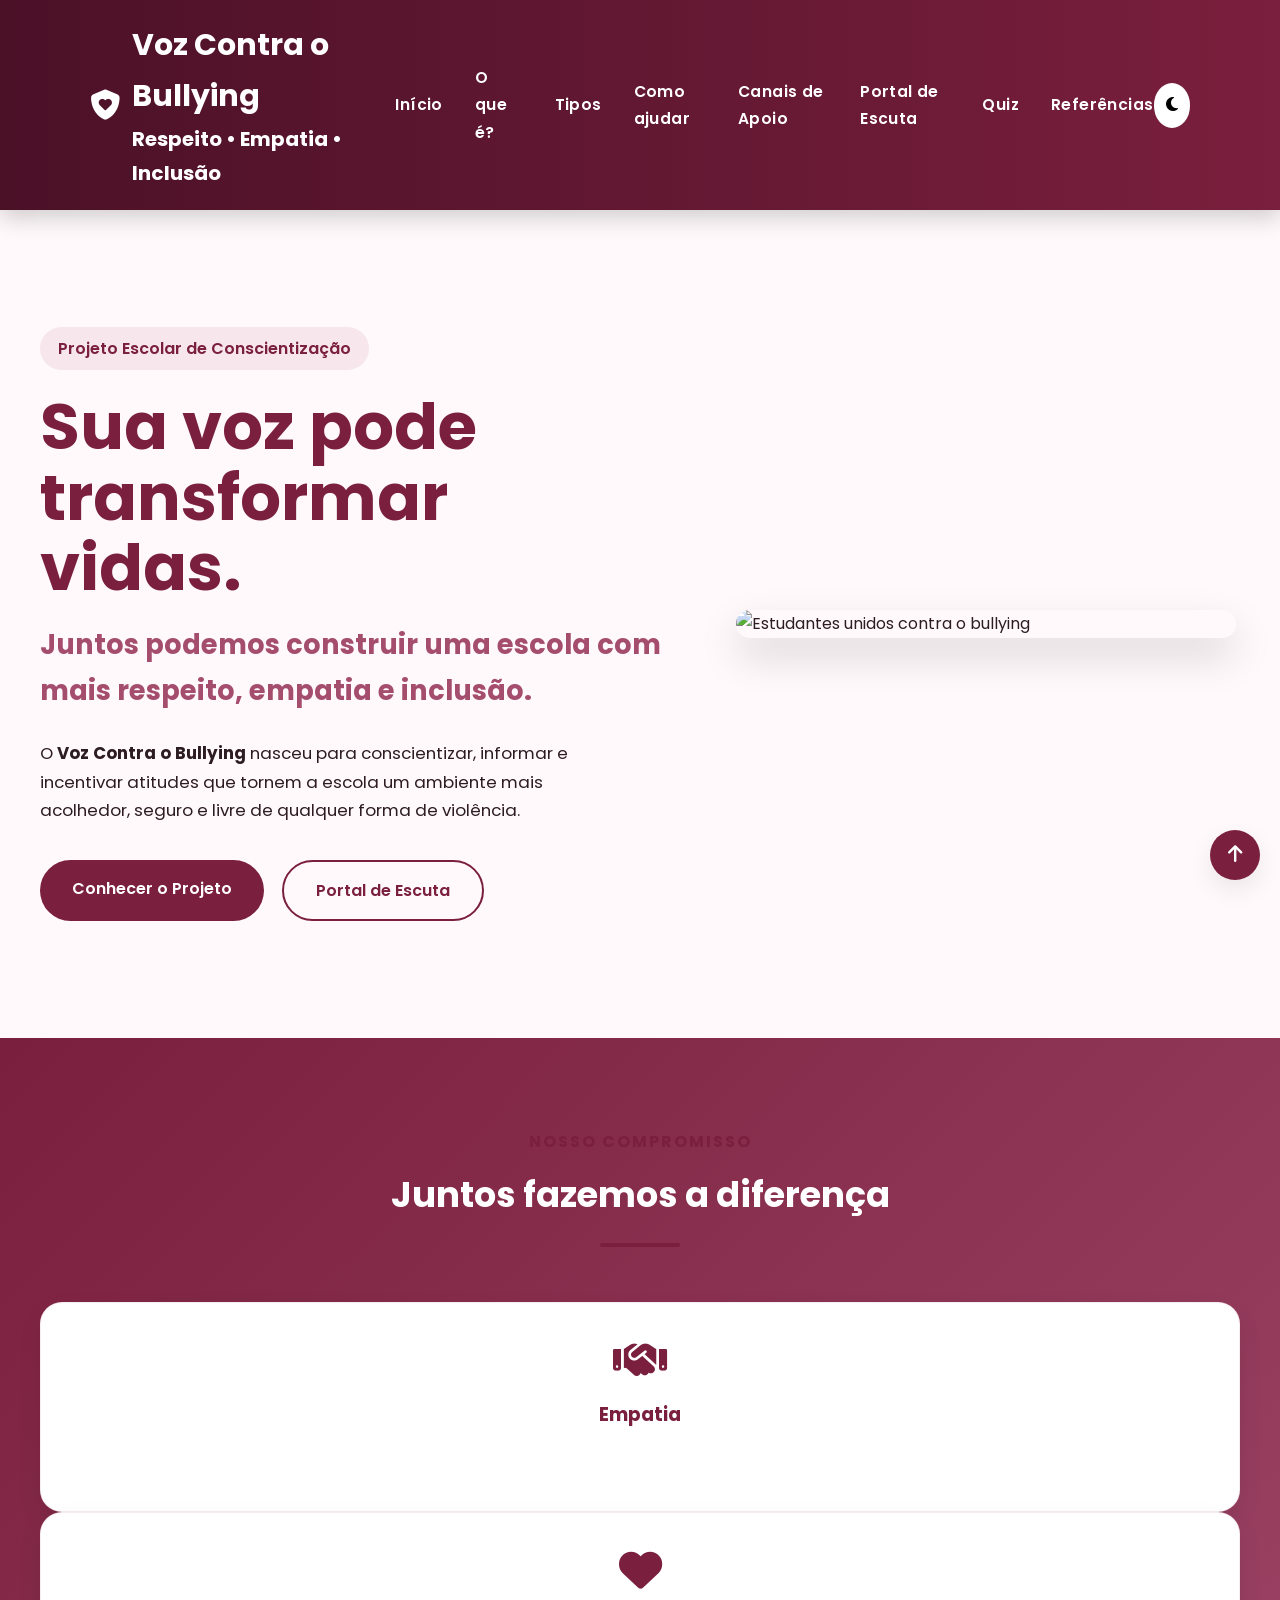
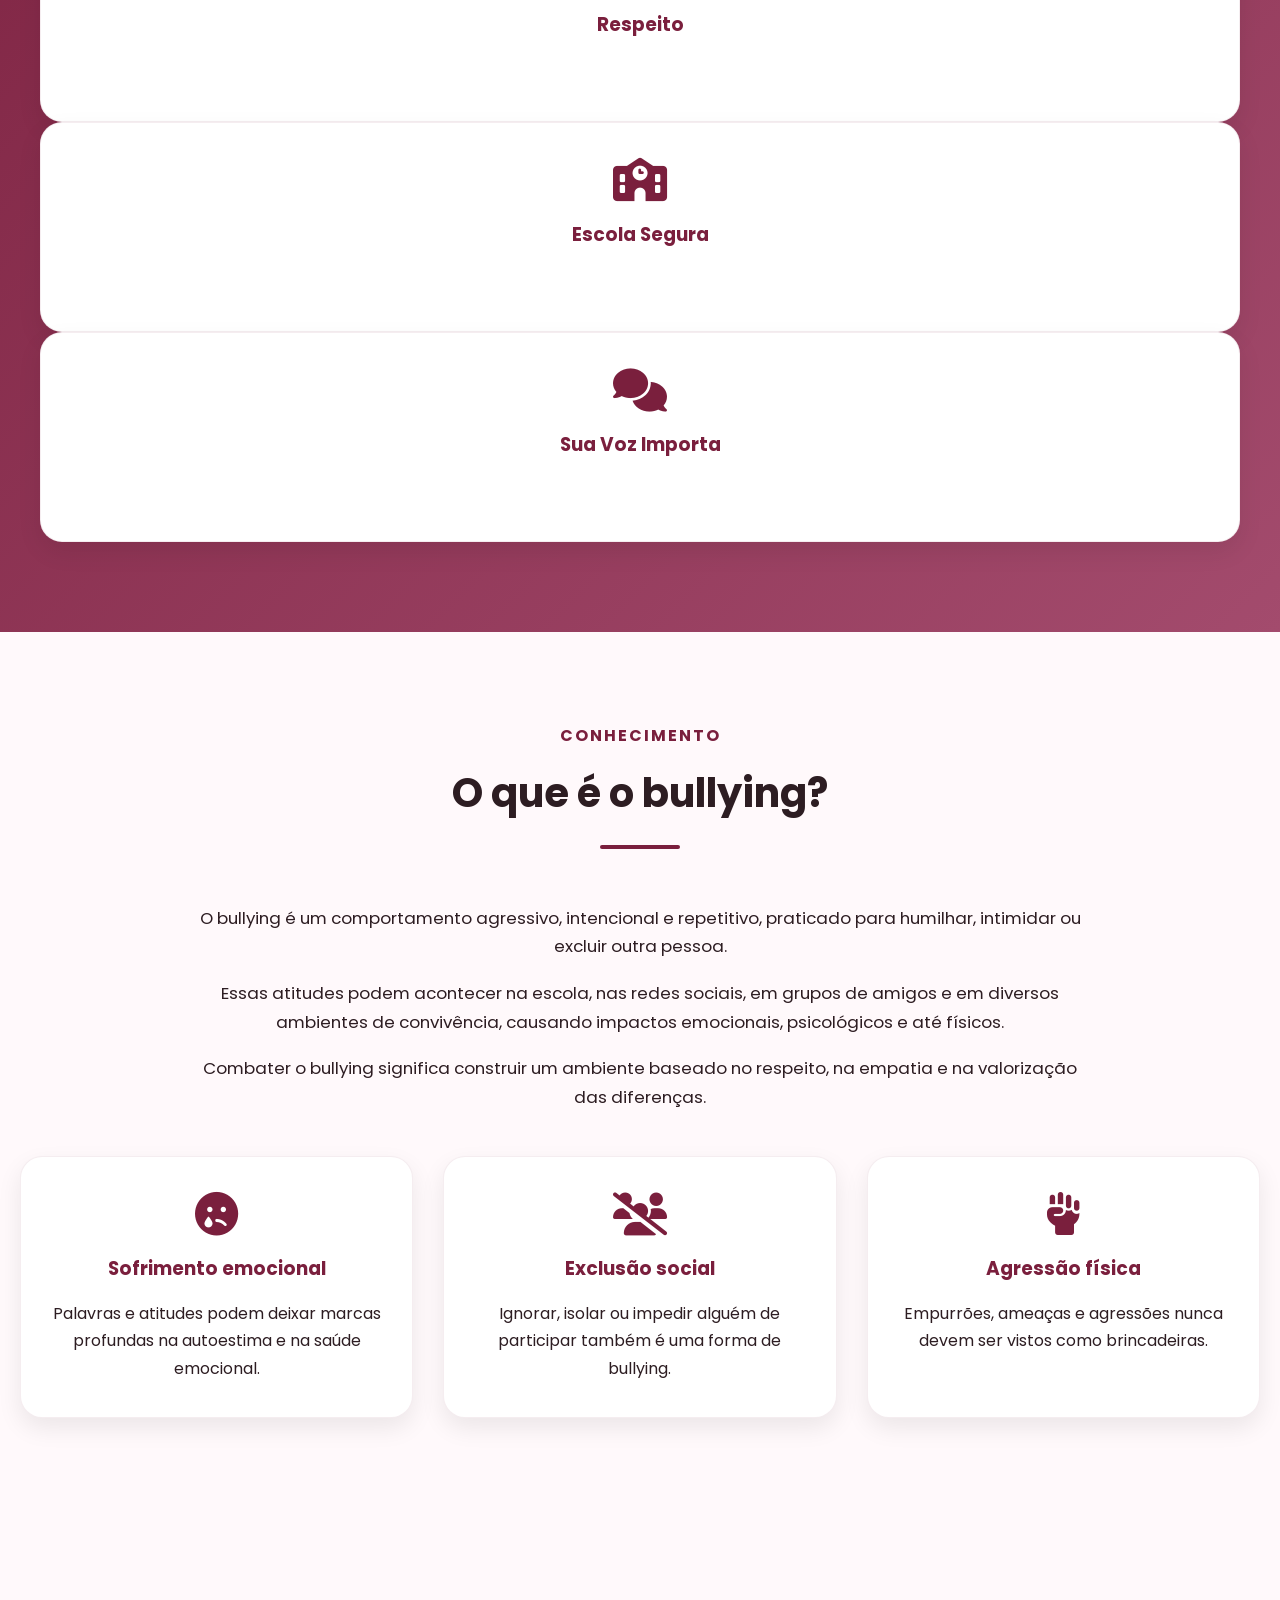
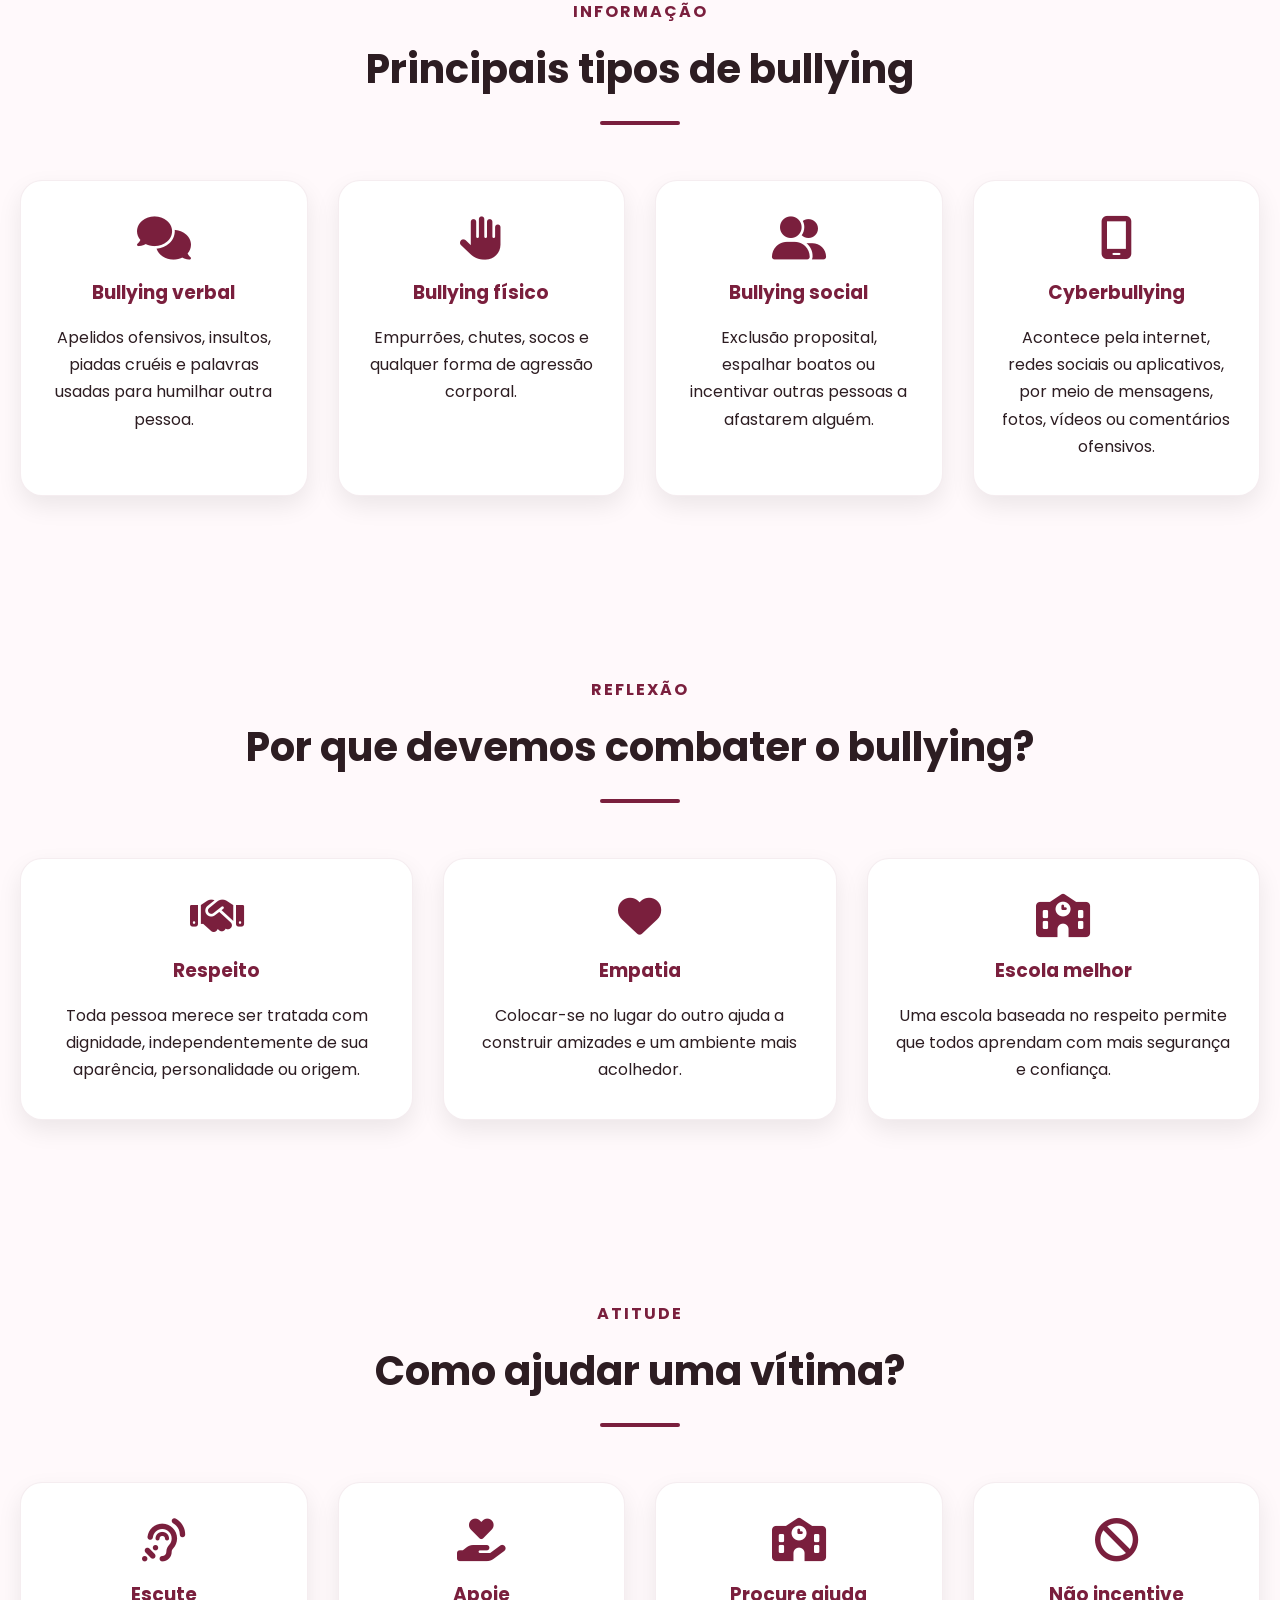
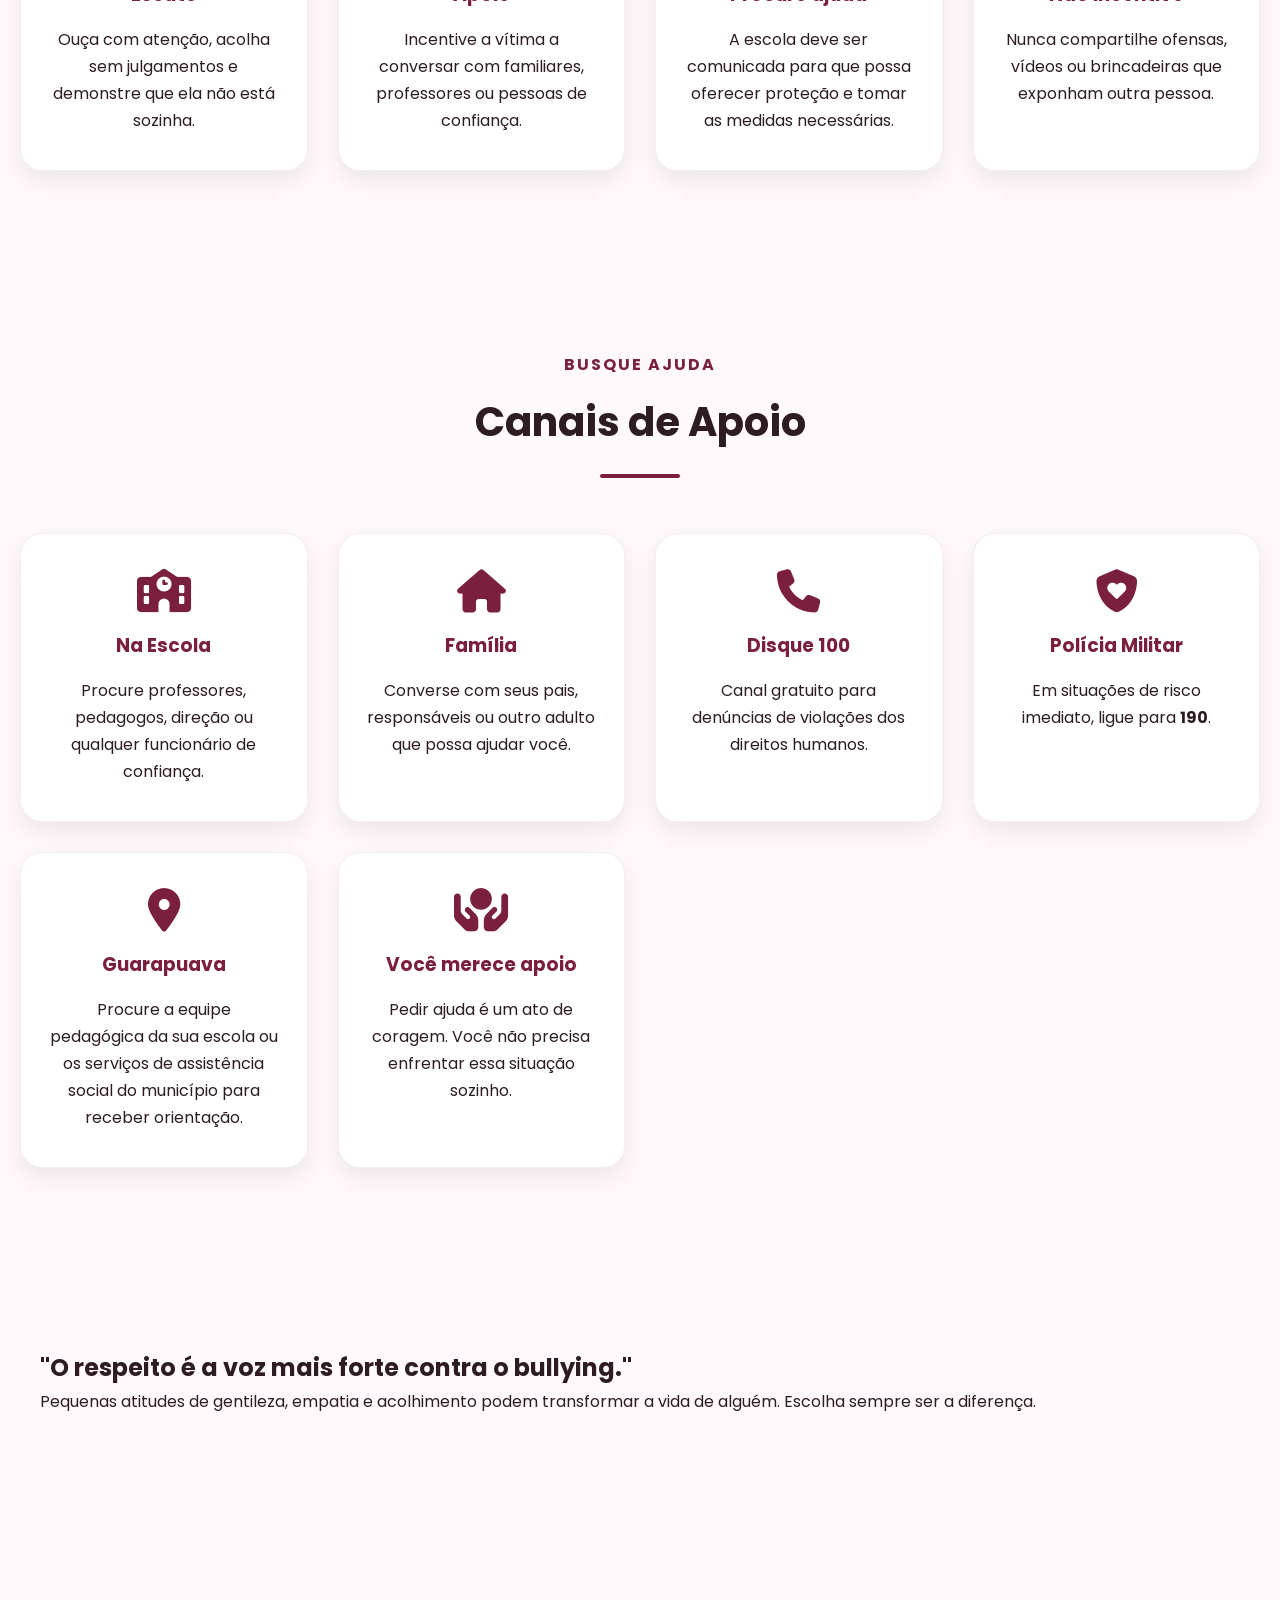
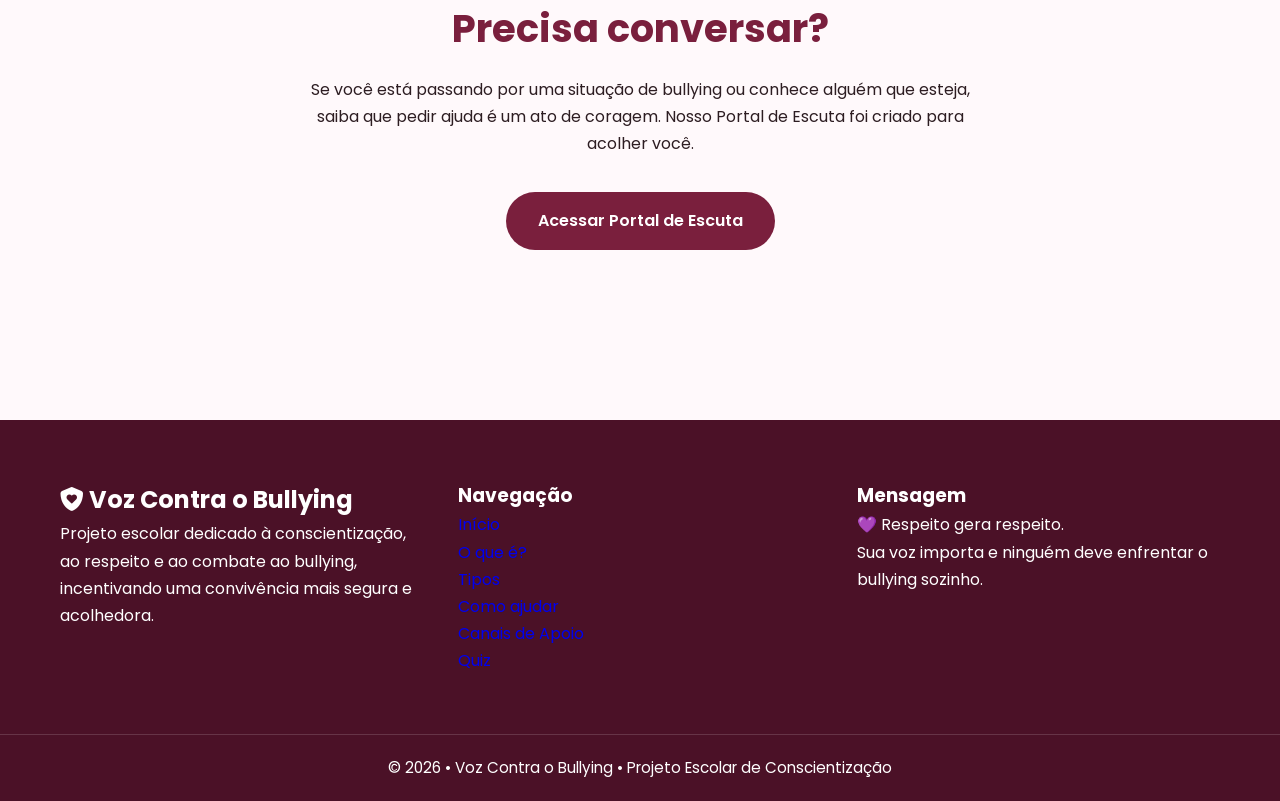
==== commit 9ba67e87: "Atualizar o index.html" ====
--- a/index.html
+++ b/index.html
@@ -1,677 +1,443 @@
-<!DOCTYPE html>
-<html lang="pt-BR">
-
-<head>
-
-<meta charset="UTF-8">
-
-<meta name="viewport" content="width=device-width, initial-scale=1.0">
-
-<title>Voz Contra o Bullying</title>
-
-<meta name="description"
+<!DOCTYPE html>  <html lang="pt-BR">  <head>  <meta charset="UTF-8">    <meta name="viewport" content="width=device-width, initial-scale=1.0">  <title>Voz Contra o Bullying</title>  <meta name="description"    
 content="Projeto educativo sobre bullying, respeito, empatia e conscientização.">
 
-<link rel="stylesheet" href="style.css">
-
-<link rel="stylesheet"
-href="https://cdnjs.cloudflare.com/ajax/libs/font-awesome/6.6.0/css/all.min.css">
-
-<link href="https://fonts.googleapis.com/css2?family=Poppins:wght@300;400;500;600;700;800&display=swap"
-rel="stylesheet">
-
-</head>
-
-<body>
-
-<header>
-
-<nav class="navbar">
-
-<div class="logo">
-
-<i class="fa-solid fa-shield-heart"></i>
-
-<div>
-
-<h2>Voz Contra o Bullying</h2>
-
-<p>Respeito • Empatia • Inclusão</p>
-
-</div>
-
-</div>
-
-<ul class="menu">
-
-<li><a href="#inicio">Início</a></li>
-
-<li><a href="#sobre">O que é?</a></li>
-
-<li><a href="#tipos">Tipos</a></li>
-
-<li><a href="#ajuda">Como ajudar</a></li>
-
-<li><a href="#apoio">Canais de Apoio</a></li>
-
-<li><a href="escuta.html">Portal de Escuta</a></li>
-
-<li><a href="quiz.html">Quiz</a></li>
-
-<li><a href="referencias.html">Referências</a></li>
-
-</ul>
-
-<button id="darkModeBtn">
-
-<i class="fa-solid fa-moon"></i>
-
-</button>
-
-</nav>
-
-<div class="top-message">
-
-<i class="fa-solid fa-heart"></i>
-
-<span>
-Você não está sozinho. Sua voz importa e merece ser ouvida.
-</span>
-
-</div>
-
-</header>
-
-<main>
-
-<section id="inicio" class="hero">
-
-<div class="hero-content">
-
-<div class="hero-text">
-
-<span class="tag">
-
-Projeto Escolar de Conscientização
-
-</span>
-
-<h1>
-
-Sua voz pode transformar vidas.
-
-</h1>
-
-<h2>
-
-Combater o bullying começa com informação,
-respeito e empatia.
-
-</h2>
-
-<p>
-
-O Voz Contra o Bullying é um projeto criado para
-conscientizar estudantes, incentivar o respeito e
-mostrar que toda pessoa merece estudar em um
-ambiente seguro, acolhedor e livre de violência.
-
+<link rel="stylesheet" href="style.css">  <link rel="stylesheet"    
+href="https://cdnjs.cloudflare.com/ajax/libs/font-awesome/6.6.0/css/all.min.css">  <link href="https://fonts.googleapis.com/css2?family=Poppins:wght@300;400;500;600;700;800&display=swap"    
+rel="stylesheet">  </head>  <body>  <header class="hero-header">  <nav class="navbar">  <div class="logo">  <i class="fa-solid fa-shield-heart"></i>  <div>  <h2>Voz Contra o Bullying</h2>  <p>Respeito • Empatia • Inclusão</p>  </div>  </div>  <ul class="menu">  <li><a href="#inicio">Início</a></li>    
+<li><a href="#sobre">O que é?</a></li>    
+<li><a href="#tipos">Tipos</a></li>    
+<li><a href="#ajuda">Como ajudar</a></li>    
+<li><a href="#apoio">Canais de Apoio</a></li>    
+<li><a href="escuta.html">Portal de Escuta</a></li>    
+<li><a href="quiz.html">Quiz</a></li>    
+<li><a href="referencias.html">Referências</a></li>  </ul>  <button id="darkModeBtn">  <i class="fa-solid fa-moon"></i>  </button>  </nav>  <section id="inicio" class="hero">  <div class="hero-content">  <div class="hero-text">  <span class="tag">  Projeto Escolar de Conscientização
+
+</span>  <h1>  Sua voz pode transformar vidas.
+
+</h1>  <h2>  Juntos podemos construir uma escola com mais respeito, empatia e inclusão.  </h2>  <p>  O <strong>Voz Contra o Bullying</strong> nasceu para conscientizar,  
+informar e incentivar atitudes que tornem a escola um ambiente  
+mais acolhedor, seguro e livre de qualquer forma de violência.  </p>  <div class="hero-buttons">  <a href="#sobre" class="btn-principal">  Conhecer o Projeto  </a>  <a href="escuta.html" class="btn-secundario">  Portal de Escuta
+
+</a>  </div>  </div>  <div class="hero-image">  <img    
+src="imagens/hero-bullying.jpg"    
+alt="Estudantes unidos contra o bullying">
+
+</div>  </div>  </section>  </header>  <main>    
+<section class="impacto">  <div class="container">    <div class="titulo-secao">    
+
+    <span>NOSSO COMPROMISSO</span>    
+
+    <h2>Juntos fazemos a diferença</h2>    
+
+</div>    
+
+<div class="impacto-grid">    
+
+    <div class="card">    
+
+        <i class="fa-solid fa-handshake"></i>    
+
+        <h3>Empatia</h3>    
+
+        <p>    
+            Colocar-se no lugar do outro é o primeiro passo para combater o bullying.    
+        </p>    
+
+    </div>    
+
+    <div class="card">    
+
+        <i class="fa-solid fa-heart"></i>    
+
+        <h3>Respeito</h3>    
+
+        <p>    
+            Todas as pessoas merecem ser tratadas com dignidade e gentileza.    
+        </p>    
+
+    </div>    
+
+    <div class="card">    
+
+        <i class="fa-solid fa-school"></i>    
+
+        <h3>Escola Segura</h3>    
+
+        <p>    
+            Um ambiente acolhedor permite que todos aprendam e convivam melhor.    
+        </p>    
+
+    </div>    
+
+    <div class="card">    
+
+        <i class="fa-solid fa-comments"></i>    
+
+        <h3>Sua Voz Importa</h3>    
+
+        <p>    
+            Falar sobre o que está acontecendo é um ato de coragem e pode transformar vidas.    
+        </p>    
+
+    </div>    
+
+</div>
+
+</div>  </section>    
+<!-- SOBRE -->  <section id="sobre" class="sobre">  <div class="titulo-secao">    <span>CONHECIMENTO</span>    
+
+<h2>O que é o bullying?</h2>
+
+</div>    <div class="texto-sobre">    <p>    
+    O bullying é um comportamento agressivo, intencional e repetitivo,    
+    praticado para humilhar, intimidar ou excluir outra pessoa.    
+</p>    
+
+<p>    
+    Essas atitudes podem acontecer na escola, nas redes sociais,    
+    em grupos de amigos e em diversos ambientes de convivência,    
+    causando impactos emocionais, psicológicos e até físicos.    
+</p>    
+
+<p>    
+    Combater o bullying significa construir um ambiente baseado    
+    no respeito, na empatia e na valorização das diferenças.    
 </p>
 
-<div class="hero-buttons">
-
-<a href="#sobre" class="btn-principal">
-
-Saiba Mais
-
+</div>    <div class="cards">    <div class="card">    
+
+    <i class="fa-solid fa-face-sad-tear"></i>    
+
+    <h3>Sofrimento emocional</h3>    
+
+    <p>    
+        Palavras e atitudes podem deixar marcas profundas na autoestima    
+        e na saúde emocional.    
+    </p>    
+
+</div>    
+
+<div class="card">    
+
+    <i class="fa-solid fa-users-slash"></i>    
+
+    <h3>Exclusão social</h3>    
+
+    <p>    
+        Ignorar, isolar ou impedir alguém de participar também    
+        é uma forma de bullying.    
+    </p>    
+
+</div>    
+
+<div class="card">    
+
+    <i class="fa-solid fa-hand-fist"></i>    
+
+    <h3>Agressão física</h3>    
+
+    <p>    
+        Empurrões, ameaças e agressões nunca devem ser vistos    
+        como brincadeiras.    
+    </p>    
+
+</div>
+
+</div>  </section>  <!-- TIPOS DE BULLYING -->  <section id="tipos" class="tipos">  <div class="titulo-secao">    <span>INFORMAÇÃO</span>    
+
+<h2>Principais tipos de bullying</h2>
+
+</div>    <div class="cards">    <div class="card">    
+
+    <i class="fa-solid fa-comments"></i>    
+
+    <h3>Bullying verbal</h3>    
+
+    <p>    
+        Apelidos ofensivos, insultos, piadas cruéis e palavras    
+        usadas para humilhar outra pessoa.    
+    </p>    
+
+</div>    
+
+<div class="card">    
+
+    <i class="fa-solid fa-hand"></i>    
+
+    <h3>Bullying físico</h3>    
+
+    <p>    
+        Empurrões, chutes, socos e qualquer forma de agressão corporal.    
+    </p>    
+
+</div>    
+
+<div class="card">    
+
+    <i class="fa-solid fa-user-group"></i>    
+
+    <h3>Bullying social</h3>    
+
+    <p>    
+        Exclusão proposital, espalhar boatos ou incentivar outras    
+        pessoas a afastarem alguém.    
+    </p>    
+
+</div>    
+
+<div class="card">    
+
+    <i class="fa-solid fa-mobile-screen"></i>    
+
+    <h3>Cyberbullying</h3>    
+
+    <p>    
+        Acontece pela internet, redes sociais ou aplicativos,    
+        por meio de mensagens, fotos, vídeos ou comentários ofensivos.    
+    </p>    
+
+</div>
+
+</div>  </section>    
+<!-- CURIOSIDADES -->  <section class="curiosidades">  <div class="titulo-secao">    <span>REFLEXÃO</span>    
+
+<h2>Por que devemos combater o bullying?</h2>
+
+</div>    <div class="cards">    <div class="card">    
+
+    <i class="fa-solid fa-handshake"></i>    
+
+    <h3>Respeito</h3>    
+
+    <p>    
+        Toda pessoa merece ser tratada com dignidade, independentemente de sua aparência, personalidade ou origem.    
+    </p>    
+
+</div>    
+
+<div class="card">    
+
+    <i class="fa-solid fa-heart"></i>    
+
+    <h3>Empatia</h3>    
+
+    <p>    
+        Colocar-se no lugar do outro ajuda a construir amizades e um ambiente mais acolhedor.    
+    </p>    
+
+</div>    
+
+<div class="card">    
+
+    <i class="fa-solid fa-school"></i>    
+
+    <h3>Escola melhor</h3>    
+
+    <p>    
+        Uma escola baseada no respeito permite que todos aprendam com mais segurança e confiança.    
+    </p>    
+
+</div>
+
+</div>  </section>  <!-- COMO AJUDAR -->  <section id="ajuda" class="ajuda">  <div class="titulo-secao">    <span>ATITUDE</span>    
+
+<h2>Como ajudar uma vítima?</h2>
+
+</div>    <div class="cards">    <div class="card">    
+
+    <i class="fa-solid fa-ear-listen"></i>    
+
+    <h3>Escute</h3>    
+
+    <p>    
+        Ouça com atenção, acolha sem julgamentos e demonstre que ela não está sozinha.    
+    </p>    
+
+</div>    
+
+<div class="card">    
+
+    <i class="fa-solid fa-hand-holding-heart"></i>    
+
+    <h3>Apoie</h3>    
+
+    <p>    
+        Incentive a vítima a conversar com familiares, professores ou pessoas de confiança.    
+    </p>    
+
+</div>    
+
+<div class="card">    
+
+    <i class="fa-solid fa-school"></i>    
+
+    <h3>Procure ajuda</h3>    
+
+    <p>    
+        A escola deve ser comunicada para que possa oferecer proteção e tomar as medidas necessárias.    
+    </p>    
+
+</div>    
+
+<div class="card">    
+
+    <i class="fa-solid fa-ban"></i>    
+
+    <h3>Não incentive</h3>    
+
+    <p>    
+        Nunca compartilhe ofensas, vídeos ou brincadeiras que exponham outra pessoa.    
+    </p>    
+
+</div>
+
+</div>  </section>  <!-- CANAIS DE APOIO -->  <section id="apoio" class="apoio">  <div class="titulo-secao">    <span>BUSQUE AJUDA</span>    
+
+<h2>Canais de Apoio</h2>
+
+</div>    <div class="cards">    <div class="card">    
+
+    <i class="fa-solid fa-school"></i>    
+
+    <h3>Na Escola</h3>    
+
+    <p>    
+        Procure professores, pedagogos, direção ou qualquer funcionário de confiança.    
+    </p>    
+
+</div>    
+
+<div class="card">    
+
+    <i class="fa-solid fa-house"></i>    
+
+    <h3>Família</h3>    
+
+    <p>    
+        Converse com seus pais, responsáveis ou outro adulto que possa ajudar você.    
+    </p>    
+
+</div>    
+
+<div class="card">    
+
+    <i class="fa-solid fa-phone"></i>    
+
+    <h3>Disque 100</h3>    
+
+    <p>    
+        Canal gratuito para denúncias de violações dos direitos humanos.    
+    </p>    
+
+</div>    
+
+<div class="card">    
+
+    <i class="fa-solid fa-shield-heart"></i>    
+
+    <h3>Polícia Militar</h3>    
+
+    <p>    
+        Em situações de risco imediato, ligue para <strong>190</strong>.    
+    </p>    
+
+</div>    
+
+<div class="card">    
+
+    <i class="fa-solid fa-location-dot"></i>    
+
+    <h3>Guarapuava</h3>    
+
+    <p>    
+        Procure a equipe pedagógica da sua escola ou os serviços de assistência social do município para receber orientação.    
+    </p>    
+
+</div>    
+
+<div class="card">    
+
+    <i class="fa-solid fa-hands-holding-circle"></i>    
+
+    <h3>Você merece apoio</h3>    
+
+    <p>    
+        Pedir ajuda é um ato de coragem. Você não precisa enfrentar essa situação sozinho.    
+    </p>    
+
+</div>
+
+</div>  </section>    
+<!-- FRASE FINAL -->  <section class="frase">  <div class="container">    <h2>    
+    "O respeito é a voz mais forte contra o bullying."    
+</h2>    
+
+<p class="texto-frase">    
+    Pequenas atitudes de gentileza, empatia e acolhimento podem transformar    
+    a vida de alguém. Escolha sempre ser a diferença.    
+</p>
+
+</div>  </section>  <!-- CTA -->  <section class="cta">  <div class="container">    <h2>Precisa conversar?</h2>    
+
+<p>    
+    Se você está passando por uma situação de bullying ou conhece alguém    
+    que esteja, saiba que pedir ajuda é um ato de coragem.    
+    Nosso Portal de Escuta foi criado para acolher você.    
+</p>    
+
+<a href="escuta.html" class="btn-principal">    
+    Acessar Portal de Escuta    
 </a>
 
-<a href="escuta.html" class="btn-secundario">
-
-Portal de Escuta
-
-</a>
-
-</div>
-
-</div>
-
-<div class="hero-image">
-
-<img
-src="imagens/hero-bullying.jpg"
-alt="Estudantes unidos contra o bullying">
-
-</div>
-
-</div>
-
-</section>
-
-<section class="impacto">
-
-<div class="container">
-
-<div class="impacto-grid">
-
-<div>
-
-<h3>
-🤝 Empatia
-</h3>
-
-<p>
-Coloque-se no lugar do outro.
+</div>  </section>  </main>  <!-- RODAPÉ -->  <footer>  <div class="footer-container">    <div class="footer-logo">    
+
+    <h2>    
+        <i class="fa-solid fa-shield-heart"></i>    
+        Voz Contra o Bullying    
+    </h2>    
+
+    <p>    
+        Projeto escolar dedicado à conscientização, ao respeito e ao combate    
+        ao bullying, incentivando uma convivência mais segura e acolhedora.    
+    </p>    
+
+</div>    
+
+<div class="footer-links">    
+
+    <h3>Navegação</h3>    
+
+    <ul>    
+
+        <li><a href="#inicio">Início</a></li>    
+
+        <li><a href="#sobre">O que é?</a></li>    
+
+        <li><a href="#tipos">Tipos</a></li>    
+
+        <li><a href="#ajuda">Como ajudar</a></li>    
+
+        <li><a href="#apoio">Canais de Apoio</a></li>    
+
+        <li><a href="quiz.html">Quiz</a></li>    
+
+    </ul>    
+
+</div>    
+
+<div class="footer-contato">    
+
+    <h3>Mensagem</h3>    
+
+    <p>    
+        💜 Respeito gera respeito.<br>    
+        Sua voz importa e ninguém deve enfrentar o bullying sozinho.    
+    </p>    
+
+</div>
+
+</div>    <div class="footer-bottom">    <p>    
+    © 2026 • Voz Contra o Bullying • Projeto Escolar de Conscientização    
 </p>
 
-</div>
-
-<div>
-
-<h3>
-💜 Respeito
-</h3>
-
-<p>
-Toda pessoa merece ser respeitada.
-</p>
-
-</div>
-
-<div>
-
-<h3>
-🏫 Escola Segura
-</h3>
-
-<p>
-Um ambiente melhor começa por cada um de nós.
-</p>
-
-</div>
-
-<div>
-
-<h3>
-🗣 Sua Voz Importa
-</h3>
-
-<p>
-Pedir ajuda é um ato de coragem.
-</p>
-
-</div>
-
-</div>
-
-</div>
-
-</section>
-
-<section id="sobre" class="sobre">
-
-<div class="titulo-secao">
-
-<span>
-
-CONHECIMENTO
-
-</span>
-
-<h2>
-
-O que é Bullying?
-
-</h2>
-
-</div>
-
-<div class="texto-sobre">
-
-<p>
-
-Bullying é um comportamento agressivo,
-intencional e repetitivo praticado contra uma
-pessoa, causando sofrimento emocional,
-psicológico e até físico.
-
-</p>
-
-<p>
-
-Ele pode acontecer na escola, nas redes sociais,
-em grupos de amigos ou em qualquer ambiente
-de convivência.
-
-</p>
-
-<p>
-
-Combater o bullying significa promover respeito,
-empatia, inclusão e acolhimento.
-
-</p>
-
-</div>
-
-<div class="cards">
-
-<div class="card">
-
-<i class="fa-solid fa-face-sad-tear"></i>
-
-<h3>
-
-Sofrimento Emocional
-
-</h3>
-
-<p>
-
-Palavras e atitudes podem deixar marcas
-profundas na autoestima.
-
-</p>
-
-</div>
-
-<div class="card">
-
-<i class="fa-solid fa-users-slash"></i>
-
-<h3>
-
-Exclusão Social
-
-</h3>
-
-<p>
-
-Ignorar ou afastar alguém também é uma forma
-de violência.
-
-</p>
-
-</div>
-
-<div class="card">
-
-<i class="fa-solid fa-hand-fist"></i>
-
-<h3>
-
-Agressão Física
-
-</h3>
-
-<p>
-
-Empurrões, ameaças e agressões nunca devem
-ser tratados como brincadeira.
-
-</p>
-
-</div>
-
-</div>
-
-</section>
-<!-- Tipos de Bullying -->
-
-<section id="tipos" class="tipos">
-
-    <div class="titulo-secao">
-
-        <span>INFORMAÇÃO</span>
-
-        <h2>Principais Tipos de Bullying</h2>
-
-    </div>
-
-    <div class="cards">
-
-        <div class="card">
-
-            <i class="fa-solid fa-comments"></i>
-
-            <h3>Bullying Verbal</h3>
-
-            <p>
-                Insultos, apelidos ofensivos, piadas cruéis e palavras que machucam.
-            </p>
-
-        </div>
-
-        <div class="card">
-
-            <i class="fa-solid fa-hand"></i>
-
-            <h3>Bullying Físico</h3>
-
-            <p>
-                Empurrões, chutes, socos e qualquer tipo de agressão corporal.
-            </p>
-
-        </div>
-
-        <div class="card">
-
-            <i class="fa-solid fa-user-group"></i>
-
-            <h3>Bullying Social</h3>
-
-            <p>
-                Exclusão, espalhar boatos ou incentivar outras pessoas a afastarem alguém.
-            </p>
-
-        </div>
-
-        <div class="card">
-
-            <i class="fa-solid fa-mobile-screen"></i>
-
-            <h3>Cyberbullying</h3>
-
-            <p>
-                Ofensas, ameaças ou humilhações realizadas pela internet e redes sociais.
-            </p>
-
-        </div>
-
-    </div>
-
-</section>
-
-<!-- Curiosidades -->
-
-<section class="curiosidades">
-
-    <div class="titulo-secao">
-
-        <span>REFLEXÃO</span>
-
-        <h2>Por que devemos combater o bullying?</h2>
-
-    </div>
-
-    <div class="cards">
-
-        <div class="card">
-
-            <i class="fa-solid fa-handshake"></i>
-
-            <h3>Respeito</h3>
-
-            <p>
-                Toda pessoa merece ser tratada com dignidade, independentemente de sua aparência, personalidade ou origem.
-            </p>
-
-        </div>
-
-        <div class="card">
-
-            <i class="fa-solid fa-heart"></i>
-
-            <h3>Empatia</h3>
-
-            <p>
-                Colocar-se no lugar do outro ajuda a criar um ambiente mais acolhedor.
-            </p>
-
-        </div>
-
-        <div class="card">
-
-            <i class="fa-solid fa-school"></i>
-
-            <h3>Escola Melhor</h3>
-
-            <p>
-                Quando existe respeito, todos conseguem aprender e crescer juntos.
-            </p>
-
-        </div>
-
-    </div>
-
-</section>
-
-<!-- Como ajudar -->
-
-<section id="ajuda" class="ajuda">
-
-    <div class="titulo-secao">
-
-        <span>ATITUDE</span>
-
-        <h2>Como ajudar uma vítima?</h2>
-
-    </div>
-
-    <div class="cards">
-
-        <div class="card">
-
-            <i class="fa-solid fa-ear-listen"></i>
-
-            <h3>Escute</h3>
-
-            <p>
-                Ouça com atenção, sem julgamentos. Demonstrar apoio faz muita diferença.
-            </p>
-
-        </div>
-
-        <div class="card">
-
-            <i class="fa-solid fa-hand-holding-heart"></i>
-
-            <h3>Apoie</h3>
-
-            <p>
-                Incentive a vítima a conversar com pessoas de confiança.
-            </p>
-
-        </div>
-
-        <div class="card">
-
-            <i class="fa-solid fa-school"></i>
-
-            <h3>Procure ajuda</h3>
-
-            <p>
-                Converse com professores, pedagogos, direção ou responsáveis.
-            </p>
-
-        </div>
-
-        <div class="card">
-
-            <i class="fa-solid fa-ban"></i>
-
-            <h3>Não incentive</h3>
-
-            <p>
-                Nunca participe de brincadeiras que humilhem outra pessoa.
-            </p>
-
-        </div>
-
-    </div>
-
-</section>
-
-<!-- Canais de Apoio -->
-
-<section id="apoio" class="apoio">
-
-    <div class="titulo-secao">
-
-        <span>VOCÊ NÃO ESTÁ SOZINHO</span>
-
-        <h2>Canais de Apoio</h2>
-
-    </div>
-
-    <div class="cards">
-
-        <div class="card">
-
-            <i class="fa-solid fa-school"></i>
-
-            <h3>Escola</h3>
-
-            <p>
-                Procure um professor, pedagogo, direção ou outro funcionário de confiança.
-            </p>
-
-        </div>
-
-        <div class="card">
-
-            <i class="fa-solid fa-users"></i>
-
-            <h3>Família</h3>
-
-            <p>
-                Converse com seus pais, responsáveis ou outro adulto em quem você confia.
-            </p>
-
-        </div>
-
-        <div class="card">
-
-            <i class="fa-solid fa-phone"></i>
-
-            <h3>Disque 100</h3>
-
-            <p>
-                Canal nacional para denúncias de violações dos direitos humanos.
-            </p>
-
-        </div>
-
-        <div class="card">
-
-            <i class="fa-solid fa-heart"></i>
-
-            <h3>Ligue 180</h3>
-
-            <p>
-                Central de Atendimento à Mulher.
-            </p>
-
-        </div>
-
-        <div class="card">
-
-            <i class="fa-solid fa-shield"></i>
-
-            <h3>Emergências</h3>
-
-            <p>
-                Em situações de risco imediato, ligue para a Polícia Militar pelo número <strong>190</strong>.
-            </p>
-
-        </div>
-
-        <div class="card">
-
-            <i class="fa-solid fa-location-dot"></i>
-
-            <h3>Guarapuava</h3>
-
-            <p>
-                Procure a equipe pedagógica da sua escola ou os serviços de assistência do município para receber orientação e apoio.
-            </p>
-
-        </div>
-
-    </div>
-
-</section>
-
-<!-- Frase -->
-
-<section class="frase">
-
-    <h2>Uma pequena atitude pode transformar uma vida.</h2>
-
-    <p class="texto-frase">
-        O respeito, a empatia e a gentileza tornam a escola um lugar melhor para todos.
-    </p>
-
-</section>
-
-<!-- CTA -->
-
-<section class="cta">
-
-    <h2>Precisa conversar?</h2>
-
-    <p>
-        Nosso Portal de Escuta foi criado para acolher estudantes e incentivar a busca por ajuda.
-    </p>
-
-    <a href="escuta.html" class="botao">
-        Acessar Portal de Escuta
-    </a>
-
-</section>
-
-</main>
-
-<footer>
-
-    <div class="footer-container">
-
-        <div class="footer-logo">
-
-            <h2>Voz Contra o Bullying</h2>
-
-            <p>
-                Promovendo respeito, empatia e conscientização dentro e fora da escola.
-            </p>
-
-        </div>
-
-        <div class="footer-links">
-
-            <h3>Menu</h3>
-
-            <ul>
-
-                <li><a href="#inicio">Início</a></li>
-                <li><a href="#sobre">O que é?</a></li>
-                <li><a href="#tipos">Tipos</a></li>
-                <li><a href="#ajuda">Como ajudar</a></li>
-                <li><a href="#apoio">Canais de Apoio</a></li>
-
-            </ul>
-
-        </div>
-
-        <div class="footer-contato">
-
-            <h3>Mensagem</h3>
-
-            <p>
-                Sua voz importa. Pedir ajuda é um ato de coragem.
-            </p>
-
-        </div>
-
-    </div>
-
-</footer>
-
-<button id="topoBtn">
-    ↑
-</button>
-
-<script src="script.js"></script>
-
-</body>
-
-</html>+</div>  </footer>  <button id="topoBtn">  <i class="fa-solid fa-arrow-up"></i>  </button>  <script src="script.js"></script>  </body>  </html>
--- a/style.css
+++ b/style.css
@@ -47,12 +47,12 @@
 }
 
 section{
-    padding:85px 20px;
+    padding:90px 20px;
 }
 
 .container{
+    max-width:1200px;
     width:100%;
-    max-width:1200px;
     margin:auto;
 }
 
@@ -61,168 +61,229 @@
 ========================= */
 
 .navbar{
+
     position:sticky;
+
     top:0;
+
     z-index:1000;
 
+    width:100%;
+
     display:flex;
+
     justify-content:space-between;
+
     align-items:center;
 
-    padding:18px 5%;
+    padding:20px 7%;
 
     background:linear-gradient(90deg,var(--bordo-escuro),var(--bordo));
 
-    box-shadow:0 5px 18px rgba(0,0,0,.15);
+    box-shadow:0 8px 22px rgba(0,0,0,.18);
+
 }
 
 .logo{
+
     display:flex;
+
     align-items:center;
-    gap:10px;
+
+    gap:12px;
 
     color:white;
-}
-
-.logo h2{
-    font-size:1.2rem;
+
+    font-size:1.25rem;
+
     font-weight:700;
 }
 
 .logo i{
+
+    font-size:1.9rem;
+}
+
+.menu{
+
+    display:flex;
+
+    align-items:center;
+
+    gap:32px;
+}
+
+.menu a{
+
+    color:white;
+
+    font-size:.97rem;
+
+    font-weight:600;
+
+    letter-spacing:.4px;
+
+    position:relative;
+
+    transition:.3s;
+}
+
+.menu a::after{
+
+    content:"";
+
+    position:absolute;
+
+    left:0;
+
+    bottom:-6px;
+
+    width:0;
+
+    height:2px;
+
+    background:white;
+
+    transition:.3s;
+}
+
+.menu a:hover{
+
+    color:var(--rosa-claro);
+}
+
+.menu a:hover::after{
+
+    width:100%;
+}
+
+#darkModeBtn{
+
+    width:45px;
+
+    height:45px;
+
+    border:none;
+
+    border-radius:50%;
+
+    background:white;
+
+    cursor:pointer;
+
+    font-size:1rem;
+
+    transition:.3s;
+}
+
+#darkModeBtn:hover{
+
+    transform:scale(1.08);
+}
+
+/* =========================
+   HERO
+========================= */
+
+.hero{
+
+    max-width:1250px;
+
+    margin:auto;
+
+    min-height:92vh;
+
+    padding:50px 25px;
+
+    display:flex;
+
+    align-items:center;
+}
+
+.hero-content{
+
+    width:100%;
+
+    display:grid;
+
+    grid-template-columns:1.1fr .9fr;
+
+    gap:70px;
+
+    align-items:center;
+}
+
+.hero-text h1{
+
+    color:var(--bordo);
+
+    font-size:4rem;
+
+    line-height:1.1;
+
+    margin-bottom:18px;
+}
+
+.hero-text h2{
+
+    color:#A44D6C;
+
     font-size:1.7rem;
-}
-
-.menu{
+
+    margin-bottom:25px;
+}
+
+.hero-text p{
+
+    max-width:560px;
+
+    margin-bottom:35px;
+
+    font-size:1.05rem;
+}
+
+.tag{
+
+    display:inline-block;
+
+    background:var(--rosa-claro);
+
+    color:var(--bordo);
+
+    padding:8px 18px;
+
+    border-radius:999px;
+
+    font-weight:600;
+
+    margin-bottom:22px;
+}
+
+.hero-buttons{
+
     display:flex;
-    gap:28px;
+
+    gap:18px;
+
     flex-wrap:wrap;
 }
 
-.menu a{
-
-    color:white;
-
-    font-weight:500;
-
-    position:relative;
-
-    transition:.3s;
-}
-
-.menu a::after{
-
-    content:"";
-
-    position:absolute;
-
-    left:0;
-
-    bottom:-6px;
-
-    width:0;
-
-    height:2px;
-
-    background:var(--rosa-claro);
-
-    transition:.3s;
-
-}
-
-.menu a:hover{
-
-    color:var(--rosa-claro);
-
-}
-
-.menu a:hover::after{
+.hero-image{
+
+    display:flex;
+
+    justify-content:center;
+}
+
+.hero-image img{
 
     width:100%;
 
-}
-
-/* =========================
-   HERO
-========================= */
-
-.hero{
-    min-height:92vh;
-    max-width:1200px;
-    margin:auto;
-
-    display:flex;
-    align-items:center;
-}
-
-.hero-content{
-
-    width:100%;
-
-    display:grid;
-
-    grid-template-columns:1fr 1fr;
-
-    gap:60px;
-
-    align-items:center;
-}
-
-.hero-text{
-
-    text-align:left;
-}
-
-.hero-text h1{
-
-    color:var(--bordo);
-
-    font-size:4rem;
-
-    line-height:1.1;
-
-    margin-bottom:20px;
-}
-
-.hero-text h2{
-
-    color:#A44D6C;
-
-    margin-bottom:25px;
-}
-
-.hero-text p{
-
-    margin-bottom:35px;
-
-    max-width:520px;
-}
-
-.hero-buttons{
-
-    display:flex;
-
-    gap:18px;
-
-    flex-wrap:wrap;
-}
-
-.hero-image{
-
-    display:flex;
-
-    justify-content:center;
-}
-
-.hero-image img{
-
-    width:100%;
-
-    max-width:450px;
-
-    border-radius:25px;
-
-    box-shadow:var(--sombra);
+    max-width:500px;
+
+    border-radius:28px;
+
+    box-shadow:0 18px 40px rgba(0,0,0,.15);
 }
 
 /* =========================
@@ -238,9 +299,11 @@
 
     color:white;
 
-    padding:14px 30px;
+    padding:15px 32px;
 
     border-radius:40px;
+
+    font-weight:600;
 
     transition:.3s;
 }
@@ -252,7 +315,7 @@
 
     transform:translateY(-3px);
 
-    box-shadow:0 12px 25px rgba(122,31,61,.25);
+    box-shadow:0 15px 30px rgba(122,31,61,.25);
 }
 
 .btn-secundario{
@@ -263,10 +326,12 @@
 
     color:var(--bordo);
 
-    padding:14px 30px;
+    padding:15px 32px;
 
     border-radius:40px;
 
+    font-weight:600;
+
     transition:.3s;
 }
 
@@ -314,27 +379,32 @@
 
     height:4px;
 
+    background:var(--bordo);
+
     margin:18px auto 0;
 
-    background:var(--bordo);
-
     border-radius:999px;
 }
+
 /* =========================
    SOBRE
 ========================= */
 
 .texto-sobre{
+
     max-width:900px;
+
     margin:auto;
+
     text-align:center;
 }
 
 .texto-sobre p{
+
     margin-bottom:18px;
+
     font-size:1.05rem;
 }
-
 /* =========================
    CARDS
 ========================= */
@@ -351,6 +421,7 @@
     padding:35px 28px;
     border-radius:22px;
     text-align:center;
+    border:1px solid rgba(122,31,61,.08);
     box-shadow:var(--sombra);
     transition:.35s;
 }
@@ -372,135 +443,292 @@
 }
 
 .card p{
-    font-size:.97rem;
-}
-
-/* =========================
-   TIPOS E AJUDA
-========================= */
-
-.tipos,
-.ajuda{
+    font-size:1rem;
+}
+
+/* =========================
+   IMPACTO
+========================= */
+
+.impacto,
+.frase-impacto{
+
+    background:linear-gradient(135deg,var(--bordo),#A34B6D);
+
+    color:white;
+
+    text-align:center;
+
+    padding:90px 20px;
+}
+
+.impacto h2,
+.frase-impacto h2{
+
+    font-size:2.2rem;
+
+    margin-bottom:20px;
+}
+
+.impacto p,
+.frase-impacto p{
+
+    max-width:850px;
+
+    margin:auto;
+
+    font-size:1.1rem;
+}
+
+/* =========================
+   CURIOSIDADES
+========================= */
+
+.curiosidades-container{
+
+    display:grid;
+
+    grid-template-columns:repeat(auto-fit,minmax(250px,1fr));
+
+    gap:30px;
+}
+
+.curiosidade{
+
+    background:white;
+
+    padding:30px;
+
+    border-radius:20px;
+
+    text-align:center;
+
+    box-shadow:var(--sombra);
+
+    transition:.3s;
+}
+
+.curiosidade:hover{
+
+    transform:translateY(-6px);
+}
+
+.curiosidade h3{
+
+    color:var(--bordo);
+
+    margin-bottom:15px;
+}
+
+/* =========================
+   CTA
+========================= */
+
+.cta{
+
+    text-align:center;
+
+    max-width:900px;
+
+    margin:auto;
+}
+
+.cta h2{
+
+    color:var(--bordo);
+
+    font-size:2.4rem;
+
+    margin-bottom:15px;
+}
+
+.cta p{
+
+    max-width:700px;
+
+    margin:0 auto 35px;
+}
+
+/* =========================
+   CANAIS DE APOIO
+========================= */
+
+.canais{
+
+    background:#F9EEF2;
+}
+
+.canais-grid{
+
+    display:grid;
+
+    grid-template-columns:repeat(auto-fit,minmax(260px,1fr));
+
+    gap:25px;
+
+    margin-top:40px;
+}
+
+.canal{
+
+    background:white;
+
+    border-radius:18px;
+
+    padding:25px;
+
+    box-shadow:var(--sombra);
+
+    transition:.3s;
+}
+
+.canal:hover{
+
+    transform:translateY(-5px);
+}
+
+.canal h3{
+
+    color:var(--bordo);
+
+    margin-bottom:10px;
+}
+
+.canal p{
+
+    margin-bottom:8px;
+}
+
+/* =========================
+   FOOTER
+========================= */
+
+footer{
+
+    background:var(--bordo-escuro);
+
+    color:white;
+
+    margin-top:80px;
+}
+
+.footer-container{
+
     max-width:1200px;
+
     margin:auto;
-}
-
-/* =========================
-   FRASE
-========================= */
-
-.frase{
-    background:linear-gradient(135deg,#7A1F3D,#A34B6D);
+
+    display:grid;
+
+    grid-template-columns:repeat(auto-fit,minmax(250px,1fr));
+
+    gap:35px;
+
+    padding:60px 20px;
+}
+
+.footer-coluna h3{
+
+    margin-bottom:15px;
+}
+
+.footer-coluna ul li{
+
+    margin-bottom:10px;
+}
+
+.footer-coluna a{
+
     color:white;
+
+    transition:.3s;
+}
+
+.footer-coluna a:hover{
+
+    color:var(--rosa);
+}
+
+.footer-bottom{
+
+    border-top:1px solid rgba(255,255,255,.15);
+
     text-align:center;
-}
-
-.frase h2{
-    font-size:2rem;
-    margin-bottom:20px;
-}
-
-.texto-frase{
-    max-width:850px;
-    margin:auto;
-    font-size:1.15rem;
-    line-height:1.8;
-}
-
-/* =========================
-   CTA
-========================= */
-
-.cta{
-    text-align:center;
-    max-width:850px;
-    margin:auto;
-}
-
-.cta h2{
-    color:var(--bordo);
-    font-size:2.2rem;
-    margin-bottom:15px;
-}
-
-.cta p{
-    margin:0 auto 35px;
-    max-width:700px;
-}
-
-.cta .botao{
-    margin-top:10px;
-}
-
-/* =========================
-   FOOTER
-========================= */
-
-footer{
-    background:#4B1127;
+
+    padding:20px;
+
+    font-size:.95rem;
+}
+
+/* =========================
+   BOTÃO TOPO
+========================= */
+
+#topoBtn{
+
+    position:fixed;
+
+    right:20px;
+
+    bottom:20px;
+
+    width:50px;
+
+    height:50px;
+
+    border:none;
+
+    border-radius:50%;
+
+    background:var(--bordo);
+
     color:white;
-    border-top:5px solid var(--rosa);
-}
-
-.footer-container{
-    max-width:1200px;
-    margin:auto;
-    display:grid;
-    grid-template-columns:repeat(auto-fit,minmax(250px,1fr));
-    gap:35px;
-    padding:60px 20px;
-}
-
-.footer-container h2,
-.footer-container h3{
-    margin-bottom:15px;
-}
-
-.footer-links li{
-    margin-bottom:10px;
-}
-
-.footer-links a{
+
+    cursor:pointer;
+
+    font-size:1.2rem;
+
+    box-shadow:var(--sombra);
+
+    transition:.3s;
+}
+
+#topoBtn:hover{
+
+    background:var(--bordo-hover);
+
+    transform:scale(1.08);
+}
+
+/* =========================
+   MODO ESCURO
+========================= */
+
+body.dark-mode{
+
+    background:#1E171A;
+
+    color:#F5EEF1;
+}
+
+body.dark-mode .card,
+body.dark-mode .curiosidade,
+body.dark-mode .canal{
+
+    background:#302428;
+
     color:white;
-    transition:.3s;
-}
-
-.footer-links a:hover{
-    color:var(--rosa-claro);
-}
-
-.footer-contato p,
-.footer-logo p{
-    opacity:.95;
-}
-
-/* =========================
-   MODO ESCURO
-========================= */
-
-body.dark-mode{
-    background:#1E171A;
-    color:#F5EEF1;
-}
-
-body.dark-mode .navbar{
-    background:linear-gradient(90deg,#1A1013,#411222);
-}
-
-body.dark-mode .card{
-    background:#302428;
-    color:white;
-}
-
-body.dark-mode .card h3{
+}
+
+body.dark-mode .card h3,
+body.dark-mode .curiosidade h3,
+body.dark-mode .canal h3{
+
     color:#F0B7C8;
 }
 
-body.dark-mode .frase{
-    background:linear-gradient(135deg,#411222,#5E1A35);
-}
-
 body.dark-mode footer{
+
     background:#140C0F;
 }
 
@@ -508,88 +736,104 @@
    RESPONSIVIDADE
 ========================= */
 
-@media (max-width:900px){
+@media(max-width:900px){
 
     .navbar{
+
         flex-direction:column;
-        gap:15px;
+
+        gap:18px;
     }
 
     .menu{
+
         justify-content:center;
+
         gap:18px;
     }
 
     .hero-content{
+
         grid-template-columns:1fr;
+
         text-align:center;
     }
 
-    .hero-text{
-        text-align:center;
-    }
-
     .hero-text p{
+
         margin:auto auto 35px;
     }
 
     .hero-buttons{
+
         justify-content:center;
     }
 
     .hero-image{
+
         order:-1;
     }
 
     .hero-text h1{
+
         font-size:3rem;
     }
 }
 
-@media (max-width:600px){
+@media(max-width:600px){
 
     section{
-        padding:65px 18px;
-    }
-
-    .logo h2{
-        font-size:1rem;
+
+        padding:70px 18px;
     }
 
     .menu{
+
         gap:12px;
+
         font-size:.9rem;
     }
 
     .hero{
+
         min-height:auto;
+
         padding-top:30px;
     }
 
     .hero-text h1{
+
         font-size:2.3rem;
     }
 
     .hero-text h2{
-        font-size:1.2rem;
+
+        font-size:1.25rem;
     }
 
     .hero-image img{
+
         max-width:320px;
     }
 
     .titulo-secao h2{
+
         font-size:2rem;
-    }
-
-    .frase h2{
-        font-size:1.6rem;
     }
 
     .btn-principal,
     .btn-secundario,
     .botao{
+
         width:100%;
+
         text-align:center;
     }
+
+    #topoBtn{
+
+        width:45px;
+
+        height:45px;
+    }
 }
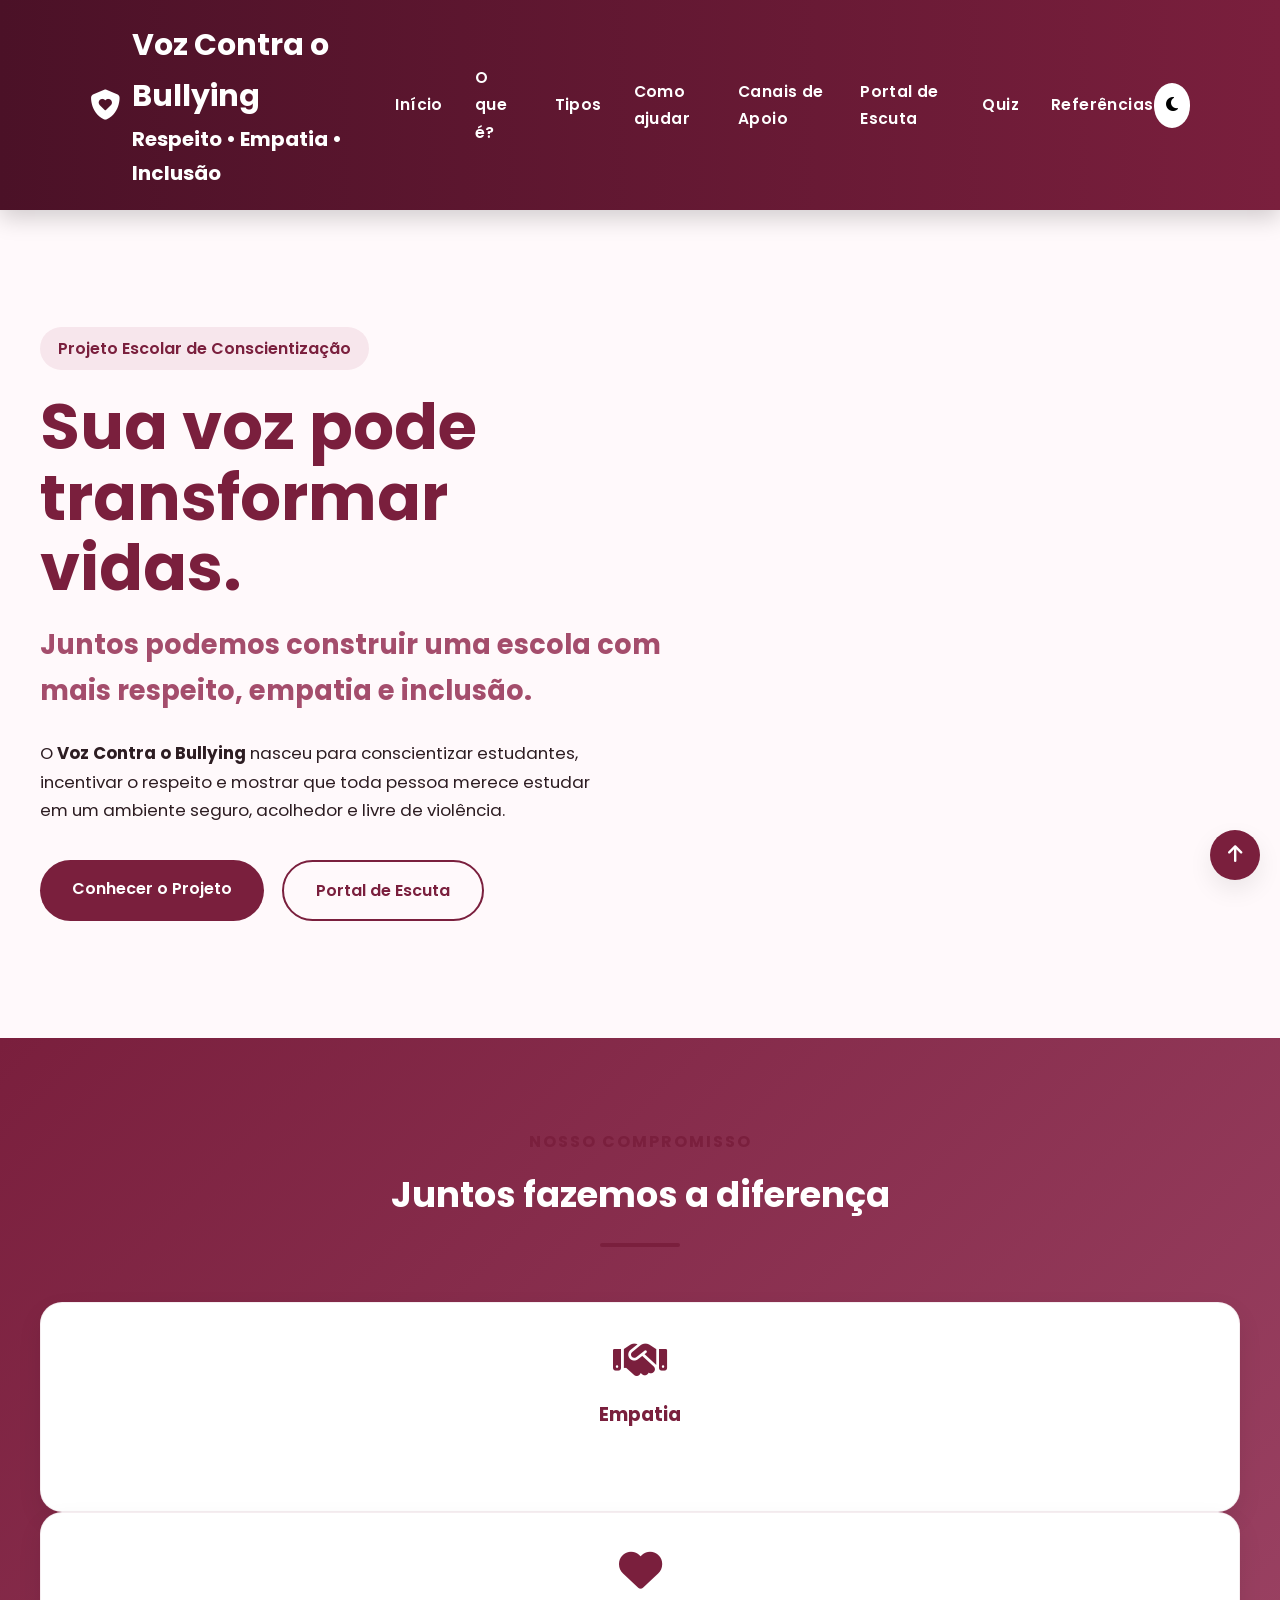
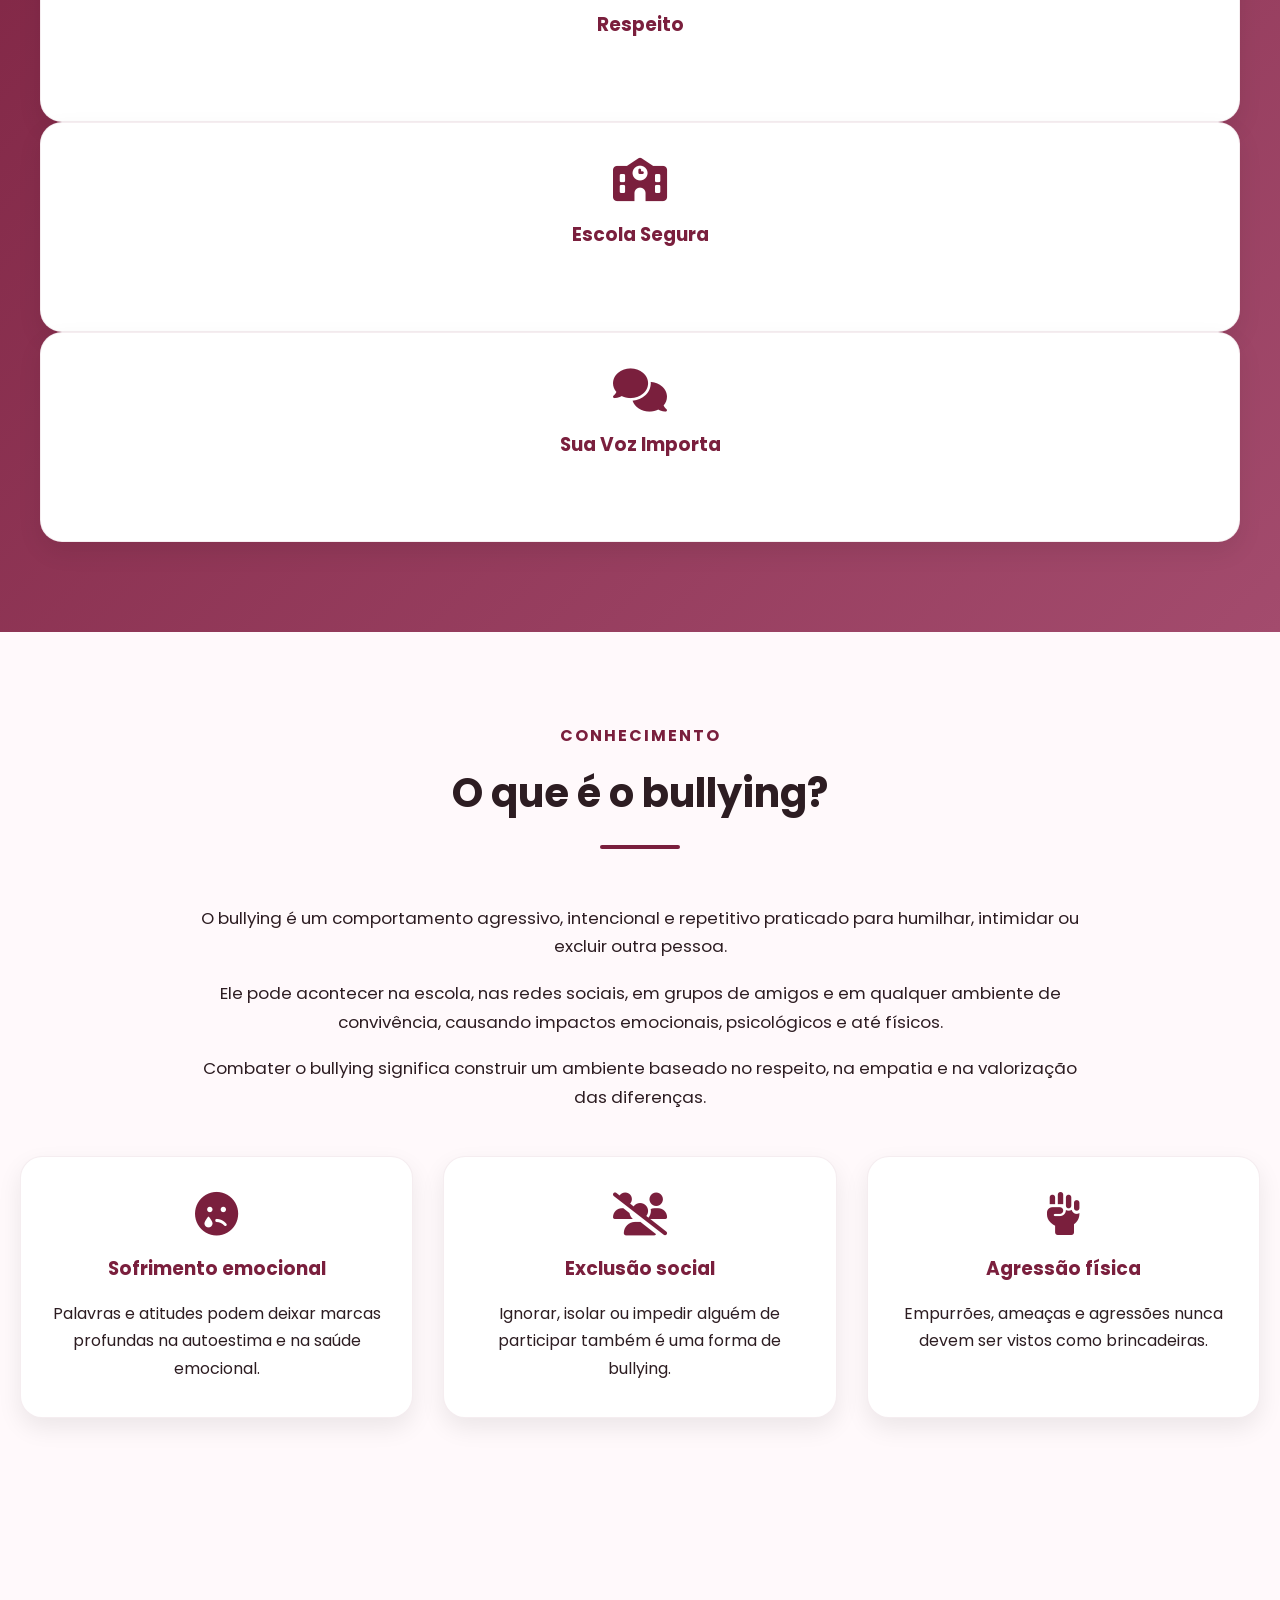
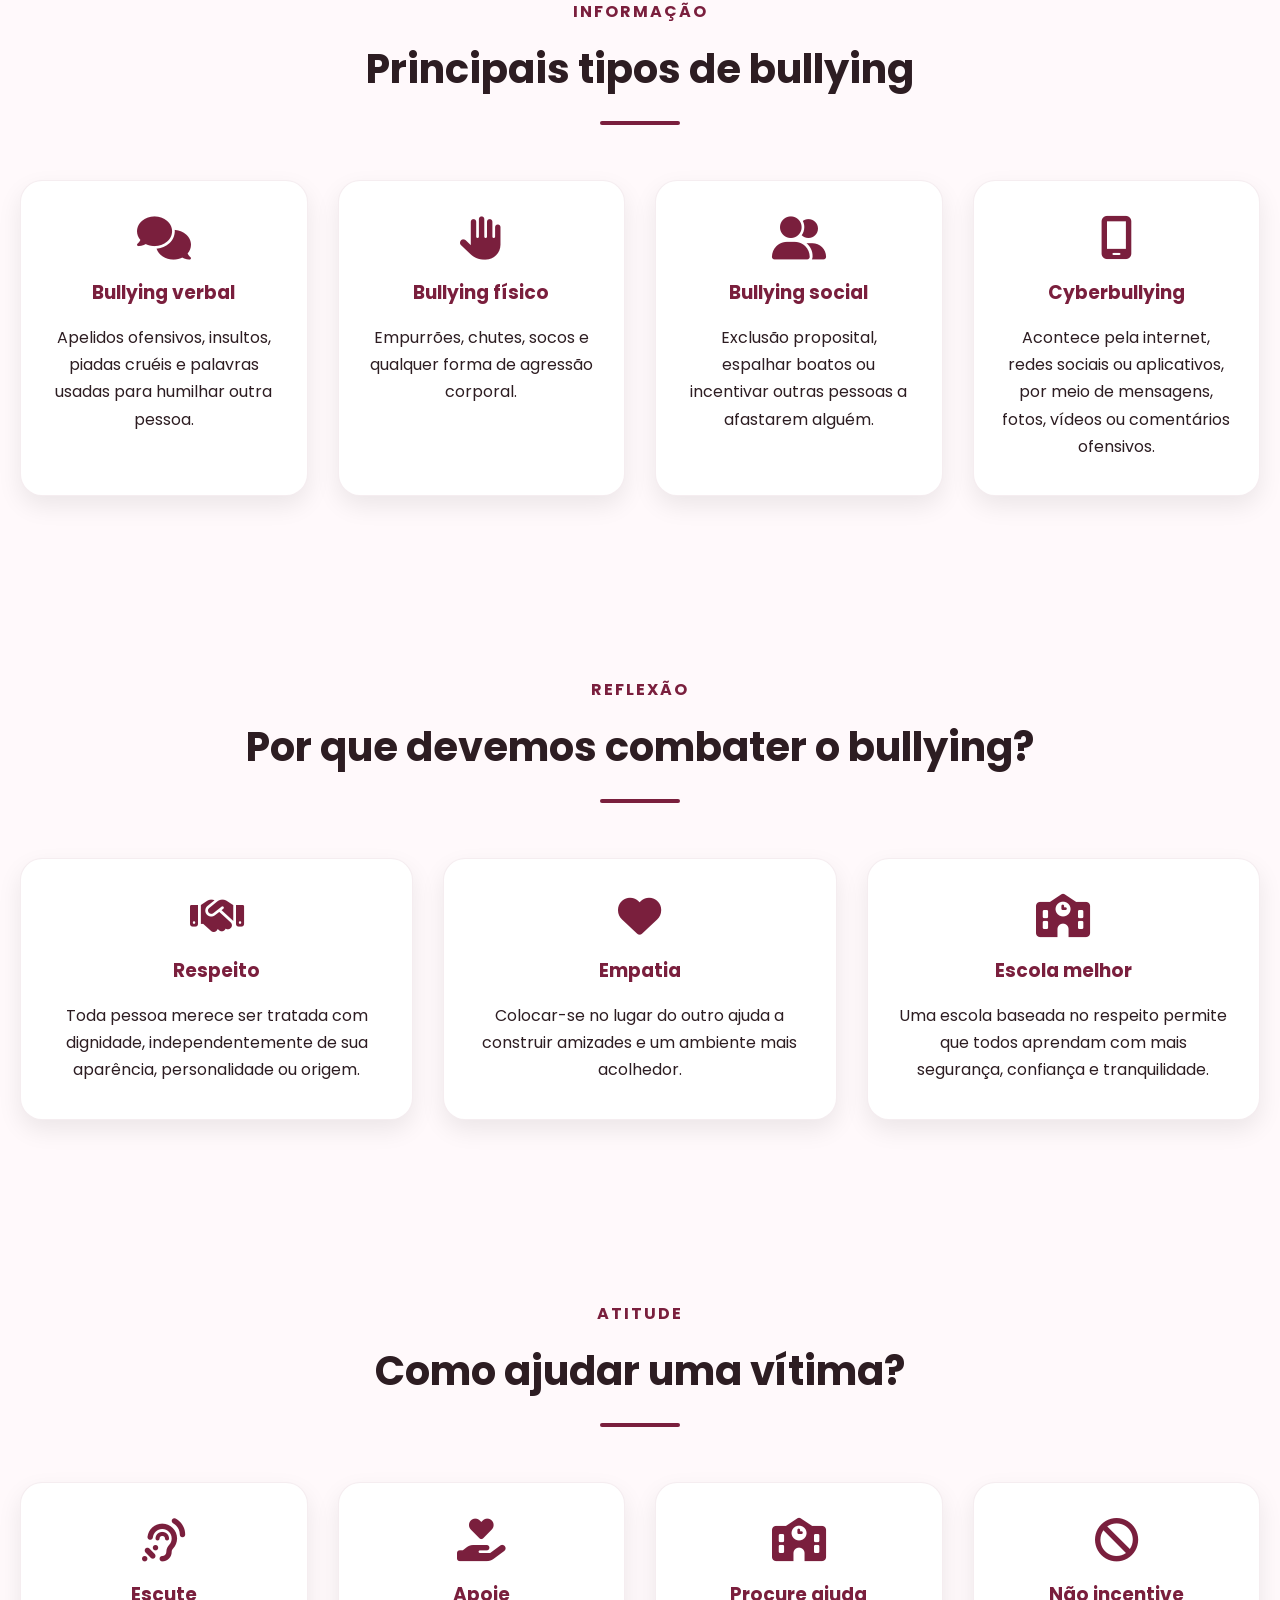
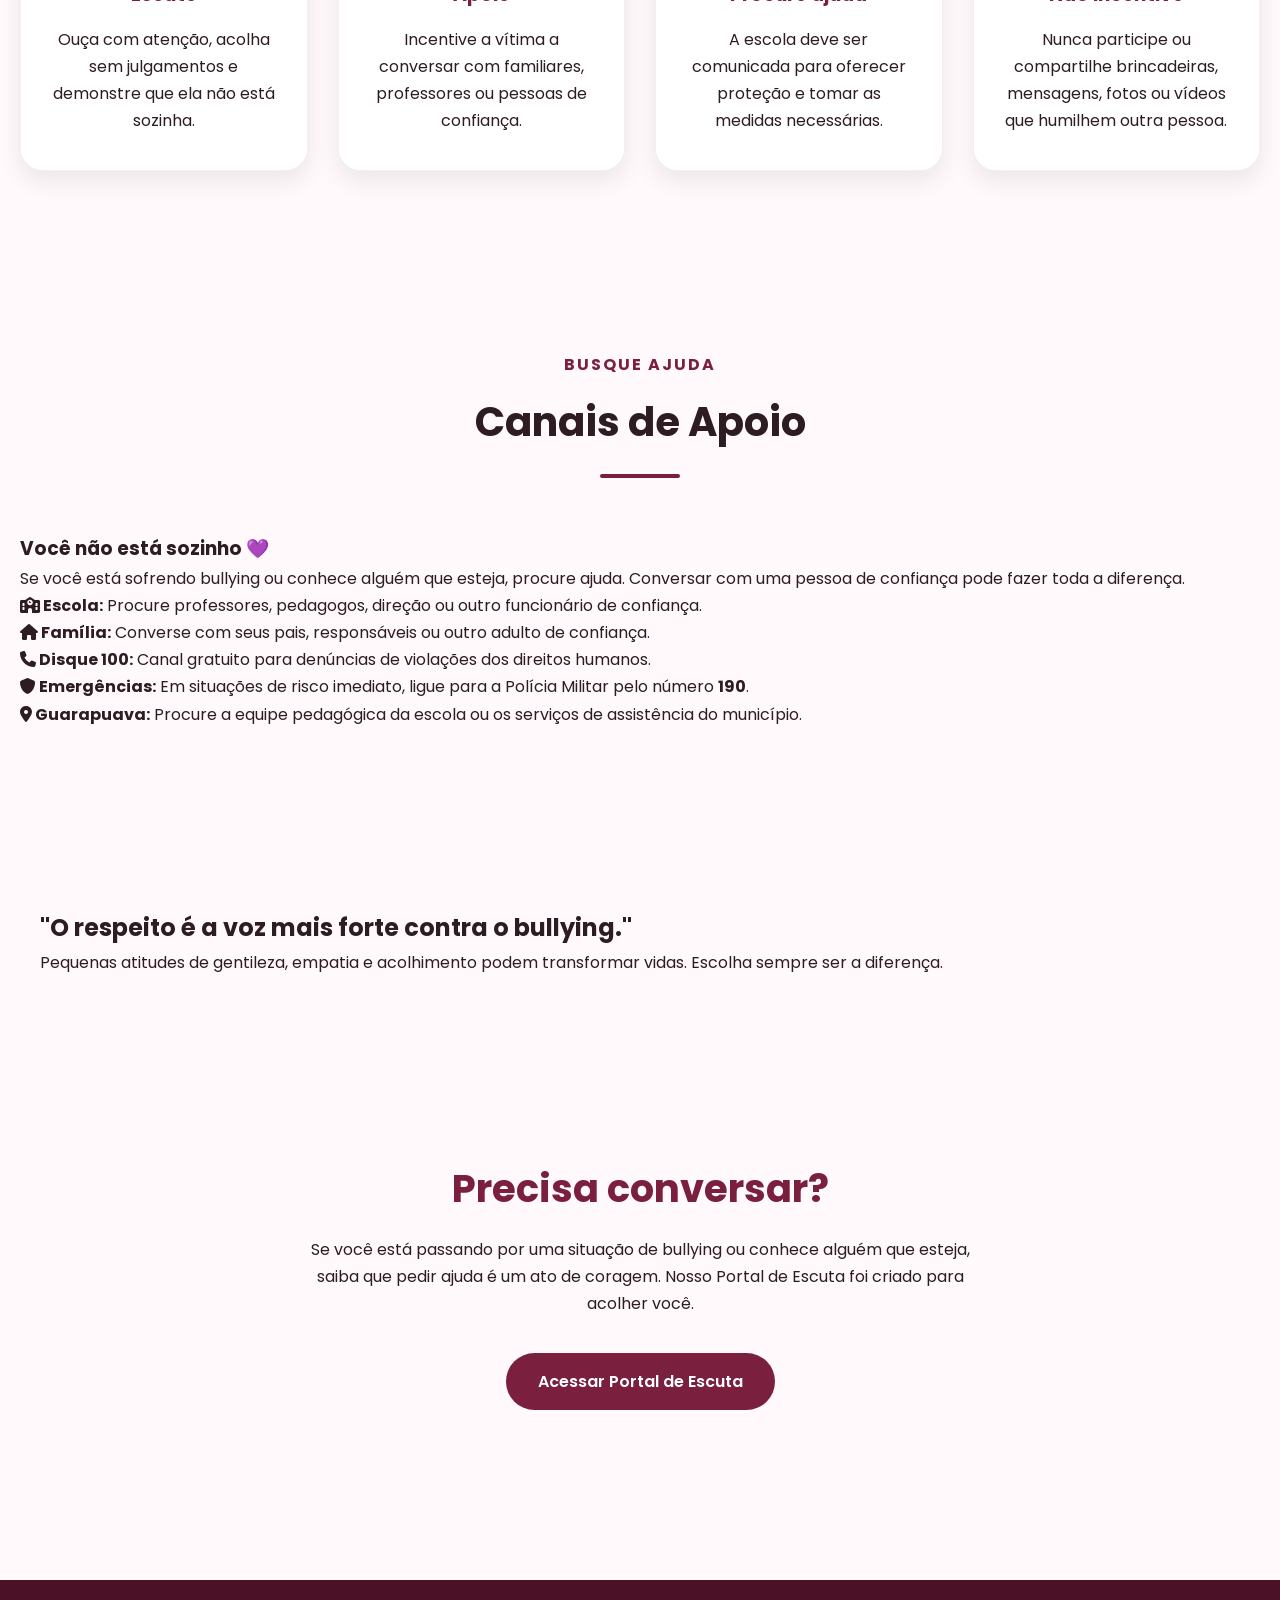
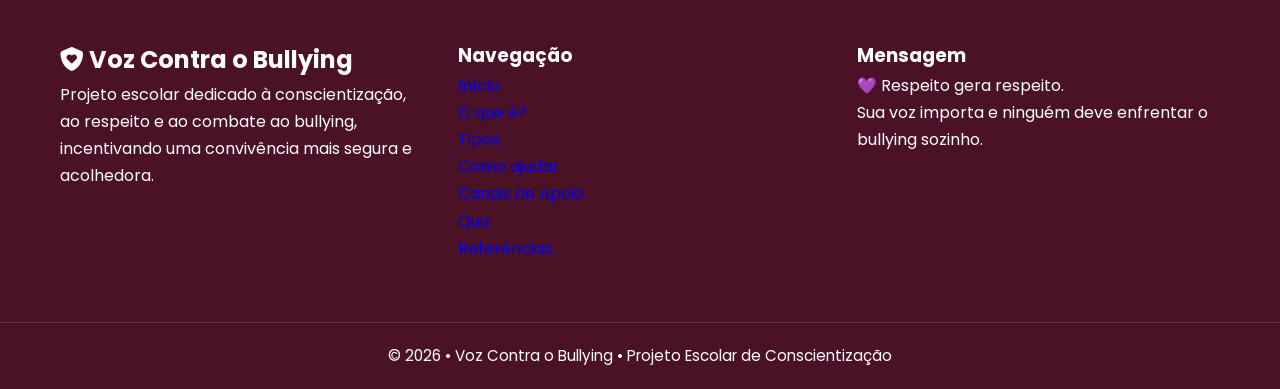
==== commit 7d2cb0e9: "Atualizar o index.html" ====
--- a/index.html
+++ b/index.html
@@ -1,443 +1,386 @@
-<!DOCTYPE html>  <html lang="pt-BR">  <head>  <meta charset="UTF-8">    <meta name="viewport" content="width=device-width, initial-scale=1.0">  <title>Voz Contra o Bullying</title>  <meta name="description"    
-content="Projeto educativo sobre bullying, respeito, empatia e conscientização.">
-
-<link rel="stylesheet" href="style.css">  <link rel="stylesheet"    
-href="https://cdnjs.cloudflare.com/ajax/libs/font-awesome/6.6.0/css/all.min.css">  <link href="https://fonts.googleapis.com/css2?family=Poppins:wght@300;400;500;600;700;800&display=swap"    
-rel="stylesheet">  </head>  <body>  <header class="hero-header">  <nav class="navbar">  <div class="logo">  <i class="fa-solid fa-shield-heart"></i>  <div>  <h2>Voz Contra o Bullying</h2>  <p>Respeito • Empatia • Inclusão</p>  </div>  </div>  <ul class="menu">  <li><a href="#inicio">Início</a></li>    
-<li><a href="#sobre">O que é?</a></li>    
-<li><a href="#tipos">Tipos</a></li>    
-<li><a href="#ajuda">Como ajudar</a></li>    
-<li><a href="#apoio">Canais de Apoio</a></li>    
-<li><a href="escuta.html">Portal de Escuta</a></li>    
-<li><a href="quiz.html">Quiz</a></li>    
-<li><a href="referencias.html">Referências</a></li>  </ul>  <button id="darkModeBtn">  <i class="fa-solid fa-moon"></i>  </button>  </nav>  <section id="inicio" class="hero">  <div class="hero-content">  <div class="hero-text">  <span class="tag">  Projeto Escolar de Conscientização
-
-</span>  <h1>  Sua voz pode transformar vidas.
-
-</h1>  <h2>  Juntos podemos construir uma escola com mais respeito, empatia e inclusão.  </h2>  <p>  O <strong>Voz Contra o Bullying</strong> nasceu para conscientizar,  
-informar e incentivar atitudes que tornem a escola um ambiente  
-mais acolhedor, seguro e livre de qualquer forma de violência.  </p>  <div class="hero-buttons">  <a href="#sobre" class="btn-principal">  Conhecer o Projeto  </a>  <a href="escuta.html" class="btn-secundario">  Portal de Escuta
-
-</a>  </div>  </div>  <div class="hero-image">  <img    
-src="imagens/hero-bullying.jpg"    
-alt="Estudantes unidos contra o bullying">
-
-</div>  </div>  </section>  </header>  <main>    
-<section class="impacto">  <div class="container">    <div class="titulo-secao">    
-
-    <span>NOSSO COMPROMISSO</span>    
-
-    <h2>Juntos fazemos a diferença</h2>    
-
-</div>    
-
-<div class="impacto-grid">    
-
-    <div class="card">    
-
-        <i class="fa-solid fa-handshake"></i>    
-
-        <h3>Empatia</h3>    
-
-        <p>    
-            Colocar-se no lugar do outro é o primeiro passo para combater o bullying.    
-        </p>    
-
-    </div>    
-
-    <div class="card">    
-
-        <i class="fa-solid fa-heart"></i>    
-
-        <h3>Respeito</h3>    
-
-        <p>    
-            Todas as pessoas merecem ser tratadas com dignidade e gentileza.    
-        </p>    
-
-    </div>    
-
-    <div class="card">    
-
-        <i class="fa-solid fa-school"></i>    
-
-        <h3>Escola Segura</h3>    
-
-        <p>    
-            Um ambiente acolhedor permite que todos aprendam e convivam melhor.    
-        </p>    
-
-    </div>    
-
-    <div class="card">    
-
-        <i class="fa-solid fa-comments"></i>    
-
-        <h3>Sua Voz Importa</h3>    
-
-        <p>    
-            Falar sobre o que está acontecendo é um ato de coragem e pode transformar vidas.    
-        </p>    
-
-    </div>    
-
-</div>
-
-</div>  </section>    
-<!-- SOBRE -->  <section id="sobre" class="sobre">  <div class="titulo-secao">    <span>CONHECIMENTO</span>    
-
+<!DOCTYPE html>
+<html lang="pt-BR">
+<head>
+<meta charset="UTF-8">
+<meta name="viewport" content="width=device-width, initial-scale=1.0">
+<title>Voz Contra o Bullying</title>
+<meta name="description" content="Projeto educativo sobre bullying, respeito, empatia e conscientização.">
+<link rel="stylesheet" href="style.css">
+<link rel="stylesheet" href="https://cdnjs.cloudflare.com/ajax/libs/font-awesome/6.6.0/css/all.min.css">
+<link href="https://fonts.googleapis.com/css2?family=Poppins:wght@300;400;500;600;700;800&display=swap" rel="stylesheet">
+</head>
+
+<body>
+
+<header class="hero-header">
+
+<nav class="navbar">
+
+<div class="logo">
+<i class="fa-solid fa-shield-heart"></i>
+<div>
+<h2>Voz Contra o Bullying</h2>
+<p>Respeito • Empatia • Inclusão</p>
+</div>
+</div>
+
+<ul class="menu">
+<li><a href="#inicio">Início</a></li>
+<li><a href="#sobre">O que é?</a></li>
+<li><a href="#tipos">Tipos</a></li>
+<li><a href="#ajuda">Como ajudar</a></li>
+<li><a href="#apoio">Canais de Apoio</a></li>
+<li><a href="escuta.html">Portal de Escuta</a></li>
+<li><a href="quiz.html">Quiz</a></li>
+<li><a href="referencias.html">Referências</a></li>
+</ul>
+
+<button id="darkModeBtn">
+<i class="fa-solid fa-moon"></i>
+</button>
+
+</nav>
+
+<section id="inicio" class="hero">
+
+<div class="hero-content">
+
+<div class="hero-text">
+
+<span class="tag">
+Projeto Escolar de Conscientização
+</span>
+
+<h1>Sua voz pode transformar vidas.</h1>
+
+<h2>
+Juntos podemos construir uma escola com mais respeito, empatia e inclusão.
+</h2>
+
+<p>
+O <strong>Voz Contra o Bullying</strong> nasceu para conscientizar estudantes, incentivar o respeito e mostrar que toda pessoa merece estudar em um ambiente seguro, acolhedor e livre de violência.
+</p>
+
+<div class="hero-buttons">
+<a href="#sobre" class="btn-principal">Conhecer o Projeto</a>
+<a href="escuta.html" class="btn-secundario">Portal de Escuta</a>
+</div>
+
+</div>
+
+</div>
+
+</section>
+
+</header>
+
+<main>
+<section class="impacto">
+
+<div class="container">
+
+<div class="titulo-secao">
+<span>NOSSO COMPROMISSO</span>
+<h2>Juntos fazemos a diferença</h2>
+</div>
+
+<div class="impacto-grid">
+
+<div class="card">
+<i class="fa-solid fa-handshake"></i>
+<h3>Empatia</h3>
+<p>Colocar-se no lugar do outro é o primeiro passo para combater o bullying.</p>
+</div>
+
+<div class="card">
+<i class="fa-solid fa-heart"></i>
+<h3>Respeito</h3>
+<p>Todas as pessoas merecem ser tratadas com dignidade e gentileza.</p>
+</div>
+
+<div class="card">
+<i class="fa-solid fa-school"></i>
+<h3>Escola Segura</h3>
+<p>Um ambiente acolhedor permite que todos aprendam e convivam melhor.</p>
+</div>
+
+<div class="card">
+<i class="fa-solid fa-comments"></i>
+<h3>Sua Voz Importa</h3>
+<p>Falar sobre o que está acontecendo é um ato de coragem e pode transformar vidas.</p>
+</div>
+
+</div>
+
+</div>
+
+</section>
+
+<section id="sobre" class="sobre">
+
+<div class="titulo-secao">
+<span>CONHECIMENTO</span>
 <h2>O que é o bullying?</h2>
-
-</div>    <div class="texto-sobre">    <p>    
-    O bullying é um comportamento agressivo, intencional e repetitivo,    
-    praticado para humilhar, intimidar ou excluir outra pessoa.    
-</p>    
-
-<p>    
-    Essas atitudes podem acontecer na escola, nas redes sociais,    
-    em grupos de amigos e em diversos ambientes de convivência,    
-    causando impactos emocionais, psicológicos e até físicos.    
-</p>    
-
-<p>    
-    Combater o bullying significa construir um ambiente baseado    
-    no respeito, na empatia e na valorização das diferenças.    
-</p>
-
-</div>    <div class="cards">    <div class="card">    
-
-    <i class="fa-solid fa-face-sad-tear"></i>    
-
-    <h3>Sofrimento emocional</h3>    
-
-    <p>    
-        Palavras e atitudes podem deixar marcas profundas na autoestima    
-        e na saúde emocional.    
-    </p>    
-
-</div>    
-
-<div class="card">    
-
-    <i class="fa-solid fa-users-slash"></i>    
-
-    <h3>Exclusão social</h3>    
-
-    <p>    
-        Ignorar, isolar ou impedir alguém de participar também    
-        é uma forma de bullying.    
-    </p>    
-
-</div>    
-
-<div class="card">    
-
-    <i class="fa-solid fa-hand-fist"></i>    
-
-    <h3>Agressão física</h3>    
-
-    <p>    
-        Empurrões, ameaças e agressões nunca devem ser vistos    
-        como brincadeiras.    
-    </p>    
-
-</div>
-
-</div>  </section>  <!-- TIPOS DE BULLYING -->  <section id="tipos" class="tipos">  <div class="titulo-secao">    <span>INFORMAÇÃO</span>    
-
+</div>
+
+<div class="texto-sobre">
+
+<p>
+O bullying é um comportamento agressivo, intencional e repetitivo praticado para humilhar, intimidar ou excluir outra pessoa.
+</p>
+
+<p>
+Ele pode acontecer na escola, nas redes sociais, em grupos de amigos e em qualquer ambiente de convivência, causando impactos emocionais, psicológicos e até físicos.
+</p>
+
+<p>
+Combater o bullying significa construir um ambiente baseado no respeito, na empatia e na valorização das diferenças.
+</p>
+
+</div>
+
+<div class="cards">
+
+<div class="card">
+<i class="fa-solid fa-face-sad-tear"></i>
+<h3>Sofrimento emocional</h3>
+<p>Palavras e atitudes podem deixar marcas profundas na autoestima e na saúde emocional.</p>
+</div>
+
+<div class="card">
+<i class="fa-solid fa-users-slash"></i>
+<h3>Exclusão social</h3>
+<p>Ignorar, isolar ou impedir alguém de participar também é uma forma de bullying.</p>
+</div>
+
+<div class="card">
+<i class="fa-solid fa-hand-fist"></i>
+<h3>Agressão física</h3>
+<p>Empurrões, ameaças e agressões nunca devem ser vistos como brincadeiras.</p>
+</div>
+
+</div>
+
+</section>
+<section id="tipos" class="tipos">
+
+<div class="titulo-secao">
+<span>INFORMAÇÃO</span>
 <h2>Principais tipos de bullying</h2>
-
-</div>    <div class="cards">    <div class="card">    
-
-    <i class="fa-solid fa-comments"></i>    
-
-    <h3>Bullying verbal</h3>    
-
-    <p>    
-        Apelidos ofensivos, insultos, piadas cruéis e palavras    
-        usadas para humilhar outra pessoa.    
-    </p>    
-
-</div>    
-
-<div class="card">    
-
-    <i class="fa-solid fa-hand"></i>    
-
-    <h3>Bullying físico</h3>    
-
-    <p>    
-        Empurrões, chutes, socos e qualquer forma de agressão corporal.    
-    </p>    
-
-</div>    
-
-<div class="card">    
-
-    <i class="fa-solid fa-user-group"></i>    
-
-    <h3>Bullying social</h3>    
-
-    <p>    
-        Exclusão proposital, espalhar boatos ou incentivar outras    
-        pessoas a afastarem alguém.    
-    </p>    
-
-</div>    
-
-<div class="card">    
-
-    <i class="fa-solid fa-mobile-screen"></i>    
-
-    <h3>Cyberbullying</h3>    
-
-    <p>    
-        Acontece pela internet, redes sociais ou aplicativos,    
-        por meio de mensagens, fotos, vídeos ou comentários ofensivos.    
-    </p>    
-
-</div>
-
-</div>  </section>    
-<!-- CURIOSIDADES -->  <section class="curiosidades">  <div class="titulo-secao">    <span>REFLEXÃO</span>    
-
+</div>
+
+<div class="cards">
+
+<div class="card">
+<i class="fa-solid fa-comments"></i>
+<h3>Bullying verbal</h3>
+<p>Apelidos ofensivos, insultos, piadas cruéis e palavras usadas para humilhar outra pessoa.</p>
+</div>
+
+<div class="card">
+<i class="fa-solid fa-hand"></i>
+<h3>Bullying físico</h3>
+<p>Empurrões, chutes, socos e qualquer forma de agressão corporal.</p>
+</div>
+
+<div class="card">
+<i class="fa-solid fa-user-group"></i>
+<h3>Bullying social</h3>
+<p>Exclusão proposital, espalhar boatos ou incentivar outras pessoas a afastarem alguém.</p>
+</div>
+
+<div class="card">
+<i class="fa-solid fa-mobile-screen"></i>
+<h3>Cyberbullying</h3>
+<p>Acontece pela internet, redes sociais ou aplicativos, por meio de mensagens, fotos, vídeos ou comentários ofensivos.</p>
+</div>
+
+</div>
+
+</section>
+
+<section class="curiosidades">
+
+<div class="titulo-secao">
+<span>REFLEXÃO</span>
 <h2>Por que devemos combater o bullying?</h2>
-
-</div>    <div class="cards">    <div class="card">    
-
-    <i class="fa-solid fa-handshake"></i>    
-
-    <h3>Respeito</h3>    
-
-    <p>    
-        Toda pessoa merece ser tratada com dignidade, independentemente de sua aparência, personalidade ou origem.    
-    </p>    
-
-</div>    
-
-<div class="card">    
-
-    <i class="fa-solid fa-heart"></i>    
-
-    <h3>Empatia</h3>    
-
-    <p>    
-        Colocar-se no lugar do outro ajuda a construir amizades e um ambiente mais acolhedor.    
-    </p>    
-
-</div>    
-
-<div class="card">    
-
-    <i class="fa-solid fa-school"></i>    
-
-    <h3>Escola melhor</h3>    
-
-    <p>    
-        Uma escola baseada no respeito permite que todos aprendam com mais segurança e confiança.    
-    </p>    
-
-</div>
-
-</div>  </section>  <!-- COMO AJUDAR -->  <section id="ajuda" class="ajuda">  <div class="titulo-secao">    <span>ATITUDE</span>    
-
+</div>
+
+<div class="cards">
+
+<div class="card">
+<i class="fa-solid fa-handshake"></i>
+<h3>Respeito</h3>
+<p>Toda pessoa merece ser tratada com dignidade, independentemente de sua aparência, personalidade ou origem.</p>
+</div>
+
+<div class="card">
+<i class="fa-solid fa-heart"></i>
+<h3>Empatia</h3>
+<p>Colocar-se no lugar do outro ajuda a construir amizades e um ambiente mais acolhedor.</p>
+</div>
+
+<div class="card">
+<i class="fa-solid fa-school"></i>
+<h3>Escola melhor</h3>
+<p>Uma escola baseada no respeito permite que todos aprendam com mais segurança, confiança e tranquilidade.</p>
+</div>
+
+</div>
+
+</section>
+
+<section id="ajuda" class="ajuda">
+
+<div class="titulo-secao">
+<span>ATITUDE</span>
 <h2>Como ajudar uma vítima?</h2>
-
-</div>    <div class="cards">    <div class="card">    
-
-    <i class="fa-solid fa-ear-listen"></i>    
-
-    <h3>Escute</h3>    
-
-    <p>    
-        Ouça com atenção, acolha sem julgamentos e demonstre que ela não está sozinha.    
-    </p>    
-
-</div>    
-
-<div class="card">    
-
-    <i class="fa-solid fa-hand-holding-heart"></i>    
-
-    <h3>Apoie</h3>    
-
-    <p>    
-        Incentive a vítima a conversar com familiares, professores ou pessoas de confiança.    
-    </p>    
-
-</div>    
-
-<div class="card">    
-
-    <i class="fa-solid fa-school"></i>    
-
-    <h3>Procure ajuda</h3>    
-
-    <p>    
-        A escola deve ser comunicada para que possa oferecer proteção e tomar as medidas necessárias.    
-    </p>    
-
-</div>    
-
-<div class="card">    
-
-    <i class="fa-solid fa-ban"></i>    
-
-    <h3>Não incentive</h3>    
-
-    <p>    
-        Nunca compartilhe ofensas, vídeos ou brincadeiras que exponham outra pessoa.    
-    </p>    
-
-</div>
-
-</div>  </section>  <!-- CANAIS DE APOIO -->  <section id="apoio" class="apoio">  <div class="titulo-secao">    <span>BUSQUE AJUDA</span>    
-
+</div>
+
+<div class="cards">
+
+<div class="card">
+<i class="fa-solid fa-ear-listen"></i>
+<h3>Escute</h3>
+<p>Ouça com atenção, acolha sem julgamentos e demonstre que ela não está sozinha.</p>
+</div>
+
+<div class="card">
+<i class="fa-solid fa-hand-holding-heart"></i>
+<h3>Apoie</h3>
+<p>Incentive a vítima a conversar com familiares, professores ou pessoas de confiança.</p>
+</div>
+
+<div class="card">
+<i class="fa-solid fa-school"></i>
+<h3>Procure ajuda</h3>
+<p>A escola deve ser comunicada para oferecer proteção e tomar as medidas necessárias.</p>
+</div>
+
+<div class="card">
+<i class="fa-solid fa-ban"></i>
+<h3>Não incentive</h3>
+<p>Nunca participe ou compartilhe brincadeiras, mensagens, fotos ou vídeos que humilhem outra pessoa.</p>
+</div>
+
+</div>
+
+</section>
+<section id="apoio" class="apoio">
+
+<div class="titulo-secao">
+<span>BUSQUE AJUDA</span>
 <h2>Canais de Apoio</h2>
-
-</div>    <div class="cards">    <div class="card">    
-
-    <i class="fa-solid fa-school"></i>    
-
-    <h3>Na Escola</h3>    
-
-    <p>    
-        Procure professores, pedagogos, direção ou qualquer funcionário de confiança.    
-    </p>    
-
-</div>    
-
-<div class="card">    
-
-    <i class="fa-solid fa-house"></i>    
-
-    <h3>Família</h3>    
-
-    <p>    
-        Converse com seus pais, responsáveis ou outro adulto que possa ajudar você.    
-    </p>    
-
-</div>    
-
-<div class="card">    
-
-    <i class="fa-solid fa-phone"></i>    
-
-    <h3>Disque 100</h3>    
-
-    <p>    
-        Canal gratuito para denúncias de violações dos direitos humanos.    
-    </p>    
-
-</div>    
-
-<div class="card">    
-
-    <i class="fa-solid fa-shield-heart"></i>    
-
-    <h3>Polícia Militar</h3>    
-
-    <p>    
-        Em situações de risco imediato, ligue para <strong>190</strong>.    
-    </p>    
-
-</div>    
-
-<div class="card">    
-
-    <i class="fa-solid fa-location-dot"></i>    
-
-    <h3>Guarapuava</h3>    
-
-    <p>    
-        Procure a equipe pedagógica da sua escola ou os serviços de assistência social do município para receber orientação.    
-    </p>    
-
-</div>    
-
-<div class="card">    
-
-    <i class="fa-solid fa-hands-holding-circle"></i>    
-
-    <h3>Você merece apoio</h3>    
-
-    <p>    
-        Pedir ajuda é um ato de coragem. Você não precisa enfrentar essa situação sozinho.    
-    </p>    
-
-</div>
-
-</div>  </section>    
-<!-- FRASE FINAL -->  <section class="frase">  <div class="container">    <h2>    
-    "O respeito é a voz mais forte contra o bullying."    
-</h2>    
-
-<p class="texto-frase">    
-    Pequenas atitudes de gentileza, empatia e acolhimento podem transformar    
-    a vida de alguém. Escolha sempre ser a diferença.    
-</p>
-
-</div>  </section>  <!-- CTA -->  <section class="cta">  <div class="container">    <h2>Precisa conversar?</h2>    
-
-<p>    
-    Se você está passando por uma situação de bullying ou conhece alguém    
-    que esteja, saiba que pedir ajuda é um ato de coragem.    
-    Nosso Portal de Escuta foi criado para acolher você.    
-</p>    
-
-<a href="escuta.html" class="btn-principal">    
-    Acessar Portal de Escuta    
+</div>
+
+<div class="apoio-card">
+
+<h3>Você não está sozinho 💜</h3>
+
+<p>Se você está sofrendo bullying ou conhece alguém que esteja, procure ajuda. Conversar com uma pessoa de confiança pode fazer toda a diferença.</p>
+
+<ul>
+<li><i class="fa-solid fa-school"></i><strong> Escola:</strong> Procure professores, pedagogos, direção ou outro funcionário de confiança.</li>
+<li><i class="fa-solid fa-house"></i><strong> Família:</strong> Converse com seus pais, responsáveis ou outro adulto de confiança.</li>
+<li><i class="fa-solid fa-phone"></i><strong> Disque 100:</strong> Canal gratuito para denúncias de violações dos direitos humanos.</li>
+<li><i class="fa-solid fa-shield"></i><strong> Emergências:</strong> Em situações de risco imediato, ligue para a Polícia Militar pelo número <strong>190</strong>.</li>
+<li><i class="fa-solid fa-location-dot"></i><strong> Guarapuava:</strong> Procure a equipe pedagógica da escola ou os serviços de assistência do município.</li>
+</ul>
+
+</div>
+
+</section>
+
+<section class="frase">
+
+<div class="container">
+
+<h2>"O respeito é a voz mais forte contra o bullying."</h2>
+
+<p class="texto-frase">
+Pequenas atitudes de gentileza, empatia e acolhimento podem transformar vidas. Escolha sempre ser a diferença.
+</p>
+
+</div>
+
+</section>
+
+<section class="cta">
+
+<div class="container">
+
+<h2>Precisa conversar?</h2>
+
+<p>
+Se você está passando por uma situação de bullying ou conhece alguém que esteja, saiba que pedir ajuda é um ato de coragem. Nosso Portal de Escuta foi criado para acolher você.
+</p>
+
+<a href="escuta.html" class="btn-principal">
+Acessar Portal de Escuta
 </a>
 
-</div>  </section>  </main>  <!-- RODAPÉ -->  <footer>  <div class="footer-container">    <div class="footer-logo">    
-
-    <h2>    
-        <i class="fa-solid fa-shield-heart"></i>    
-        Voz Contra o Bullying    
-    </h2>    
-
-    <p>    
-        Projeto escolar dedicado à conscientização, ao respeito e ao combate    
-        ao bullying, incentivando uma convivência mais segura e acolhedora.    
-    </p>    
-
-</div>    
-
-<div class="footer-links">    
-
-    <h3>Navegação</h3>    
-
-    <ul>    
-
-        <li><a href="#inicio">Início</a></li>    
-
-        <li><a href="#sobre">O que é?</a></li>    
-
-        <li><a href="#tipos">Tipos</a></li>    
-
-        <li><a href="#ajuda">Como ajudar</a></li>    
-
-        <li><a href="#apoio">Canais de Apoio</a></li>    
-
-        <li><a href="quiz.html">Quiz</a></li>    
-
-    </ul>    
-
-</div>    
-
-<div class="footer-contato">    
-
-    <h3>Mensagem</h3>    
-
-    <p>    
-        💜 Respeito gera respeito.<br>    
-        Sua voz importa e ninguém deve enfrentar o bullying sozinho.    
-    </p>    
-
-</div>
-
-</div>    <div class="footer-bottom">    <p>    
-    © 2026 • Voz Contra o Bullying • Projeto Escolar de Conscientização    
-</p>
-
-</div>  </footer>  <button id="topoBtn">  <i class="fa-solid fa-arrow-up"></i>  </button>  <script src="script.js"></script>  </body>  </html>+</div>
+
+</section>
+
+</main>
+
+<footer>
+
+<div class="footer-container">
+
+<div class="footer-logo">
+
+<h2><i class="fa-solid fa-shield-heart"></i> Voz Contra o Bullying</h2>
+
+<p>
+Projeto escolar dedicado à conscientização, ao respeito e ao combate ao bullying, incentivando uma convivência mais segura e acolhedora.
+</p>
+
+</div>
+
+<div class="footer-links">
+
+<h3>Navegação</h3>
+
+<ul>
+<li><a href="#inicio">Início</a></li>
+<li><a href="#sobre">O que é?</a></li>
+<li><a href="#tipos">Tipos</a></li>
+<li><a href="#ajuda">Como ajudar</a></li>
+<li><a href="#apoio">Canais de Apoio</a></li>
+<li><a href="quiz.html">Quiz</a></li>
+<li><a href="referencias.html">Referências</a></li>
+</ul>
+
+</div>
+
+<div class="footer-contato">
+
+<h3>Mensagem</h3>
+
+<p>
+💜 Respeito gera respeito.<br>
+Sua voz importa e ninguém deve enfrentar o bullying sozinho.
+</p>
+
+</div>
+
+</div>
+
+<div class="footer-bottom">
+
+<p>© 2026 • Voz Contra o Bullying • Projeto Escolar de Conscientização</p>
+
+</div>
+
+</footer>
+
+<button id="topoBtn">
+<i class="fa-solid fa-arrow-up"></i>
+</button>
+
+<script src="script.js"></script>
+
+</body>
+</html>
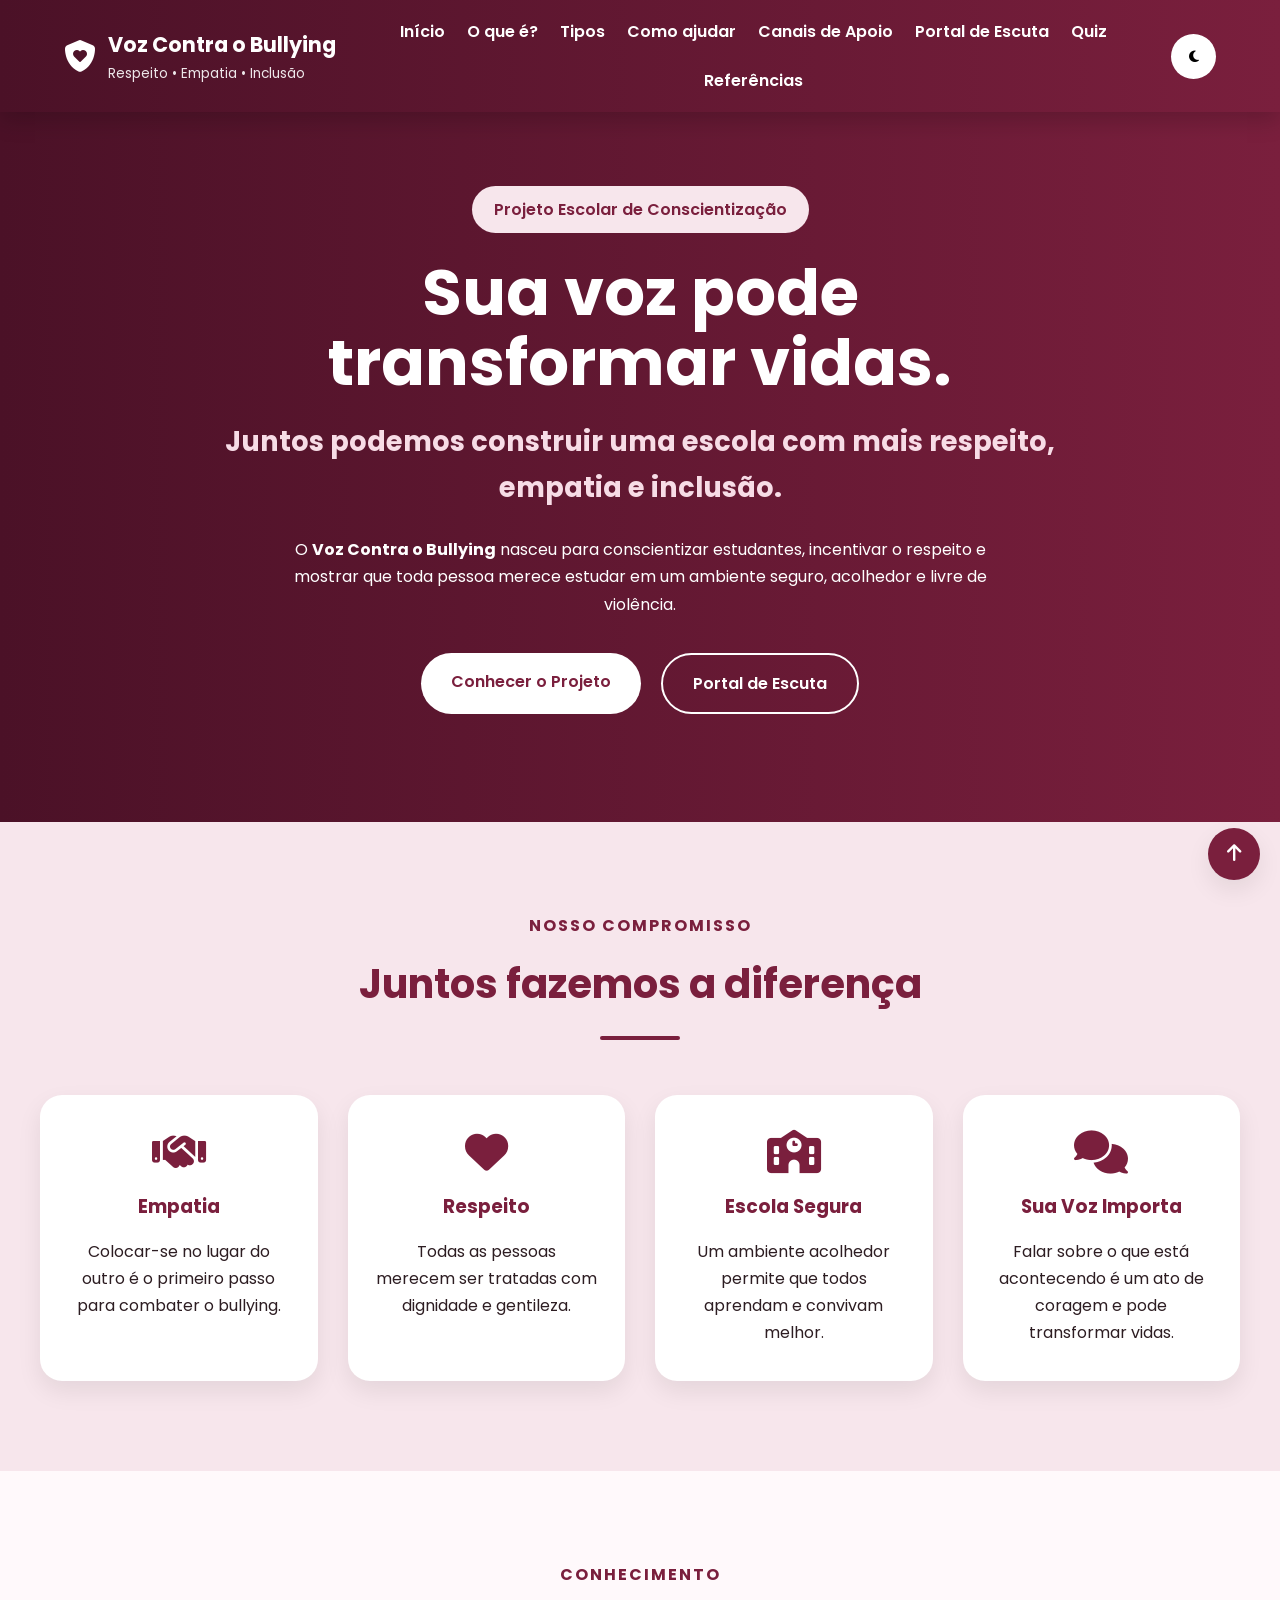
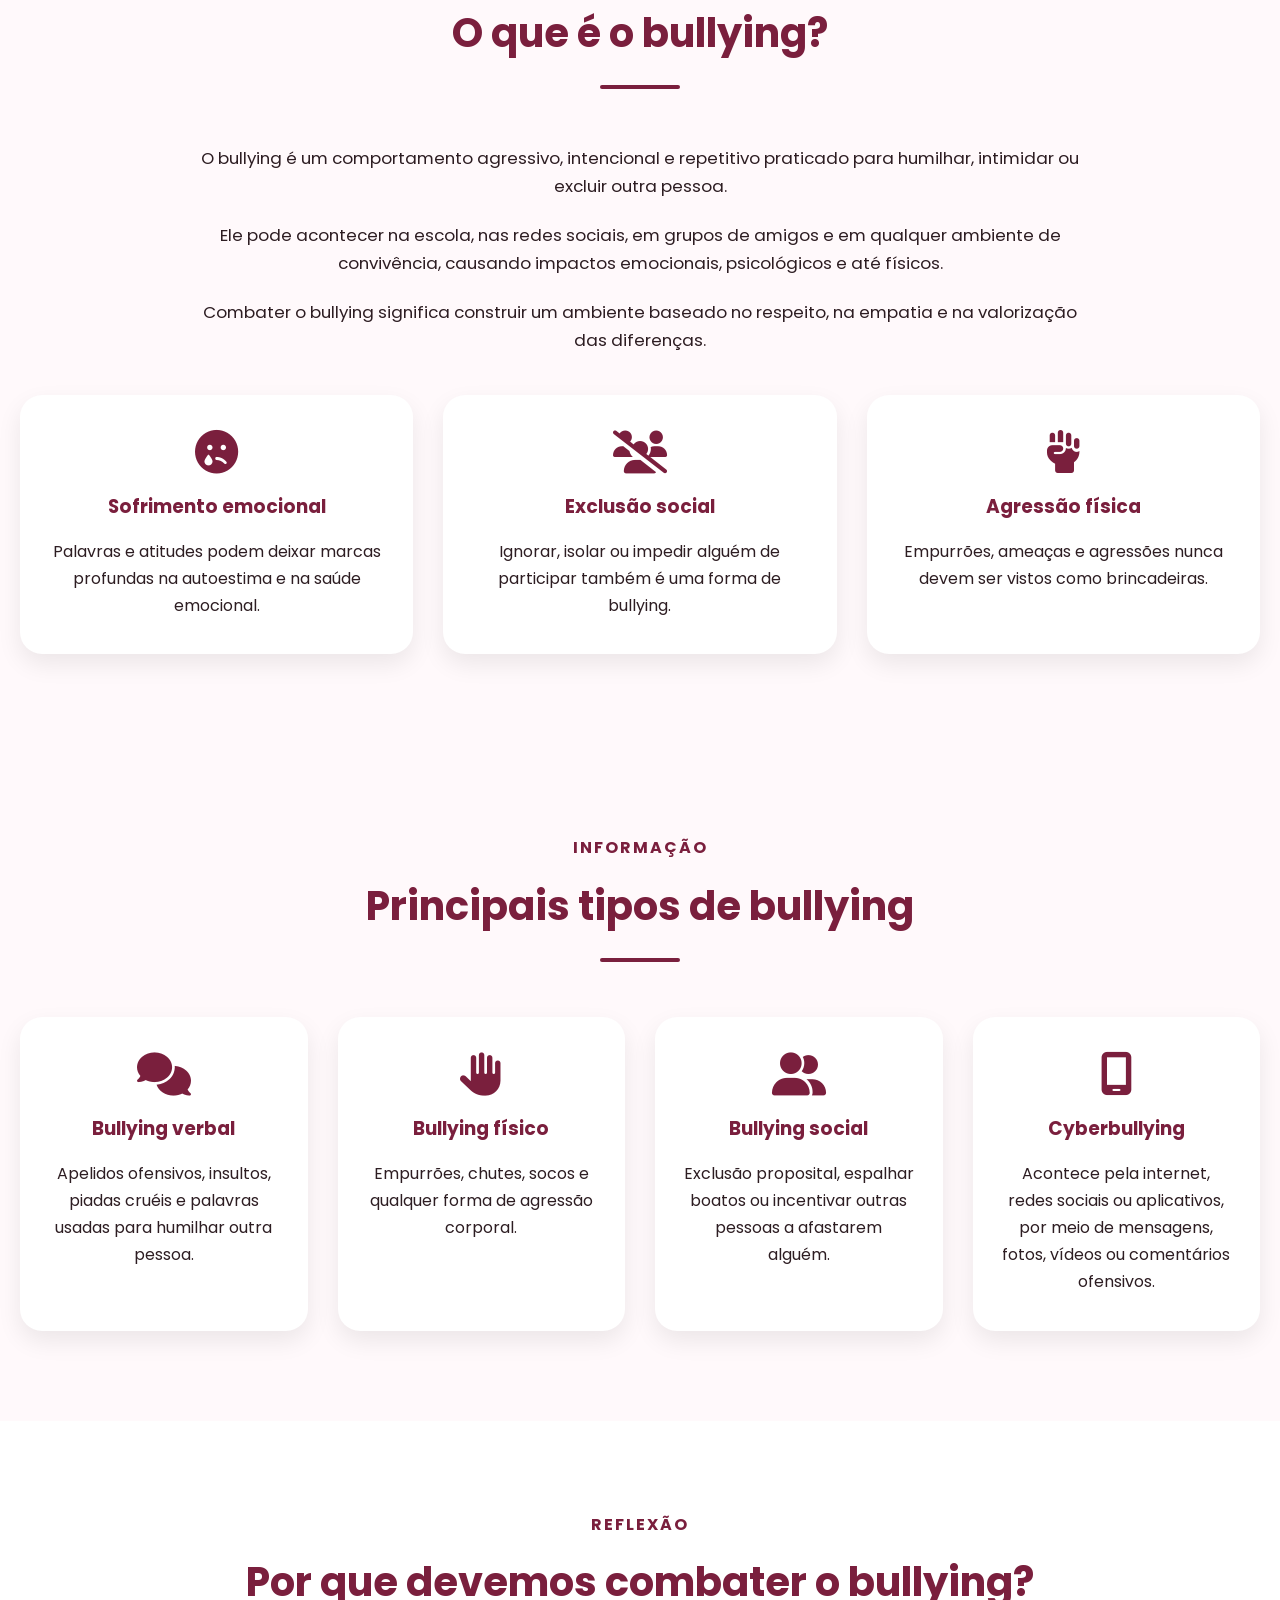
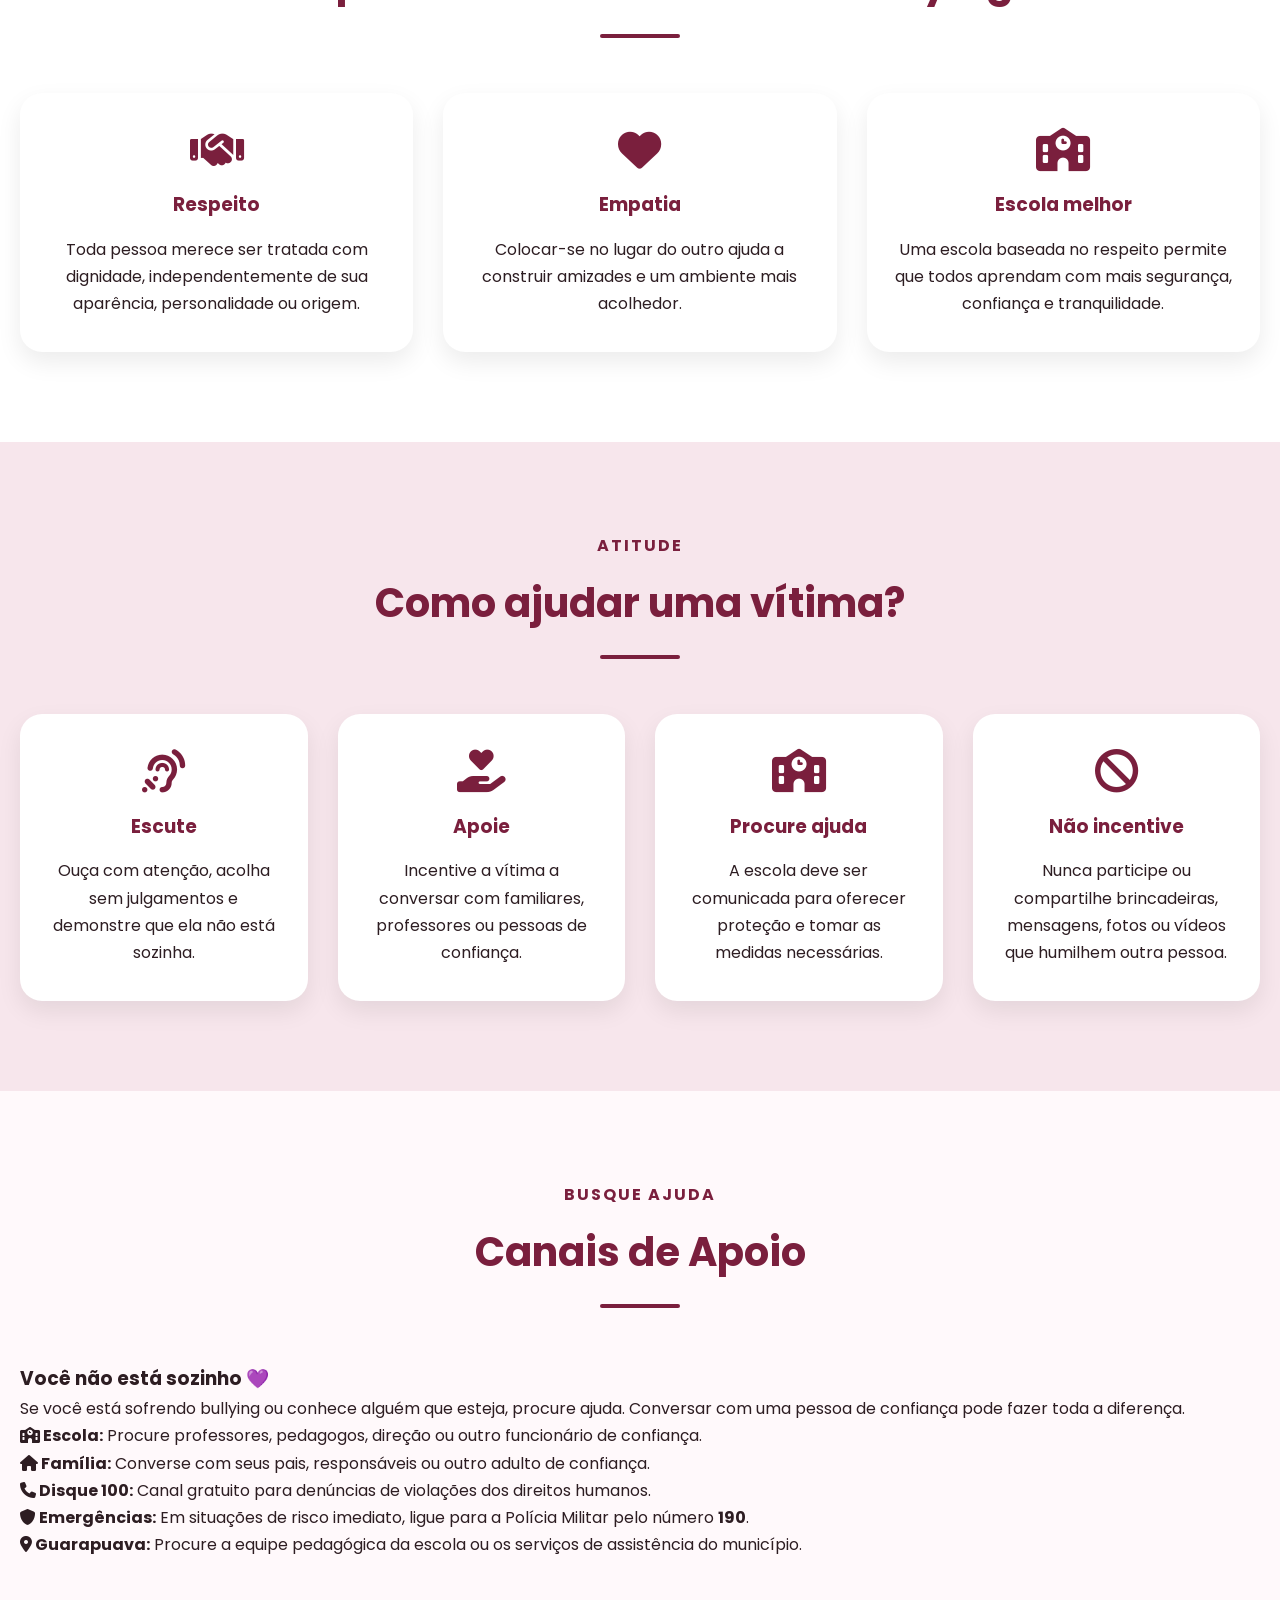
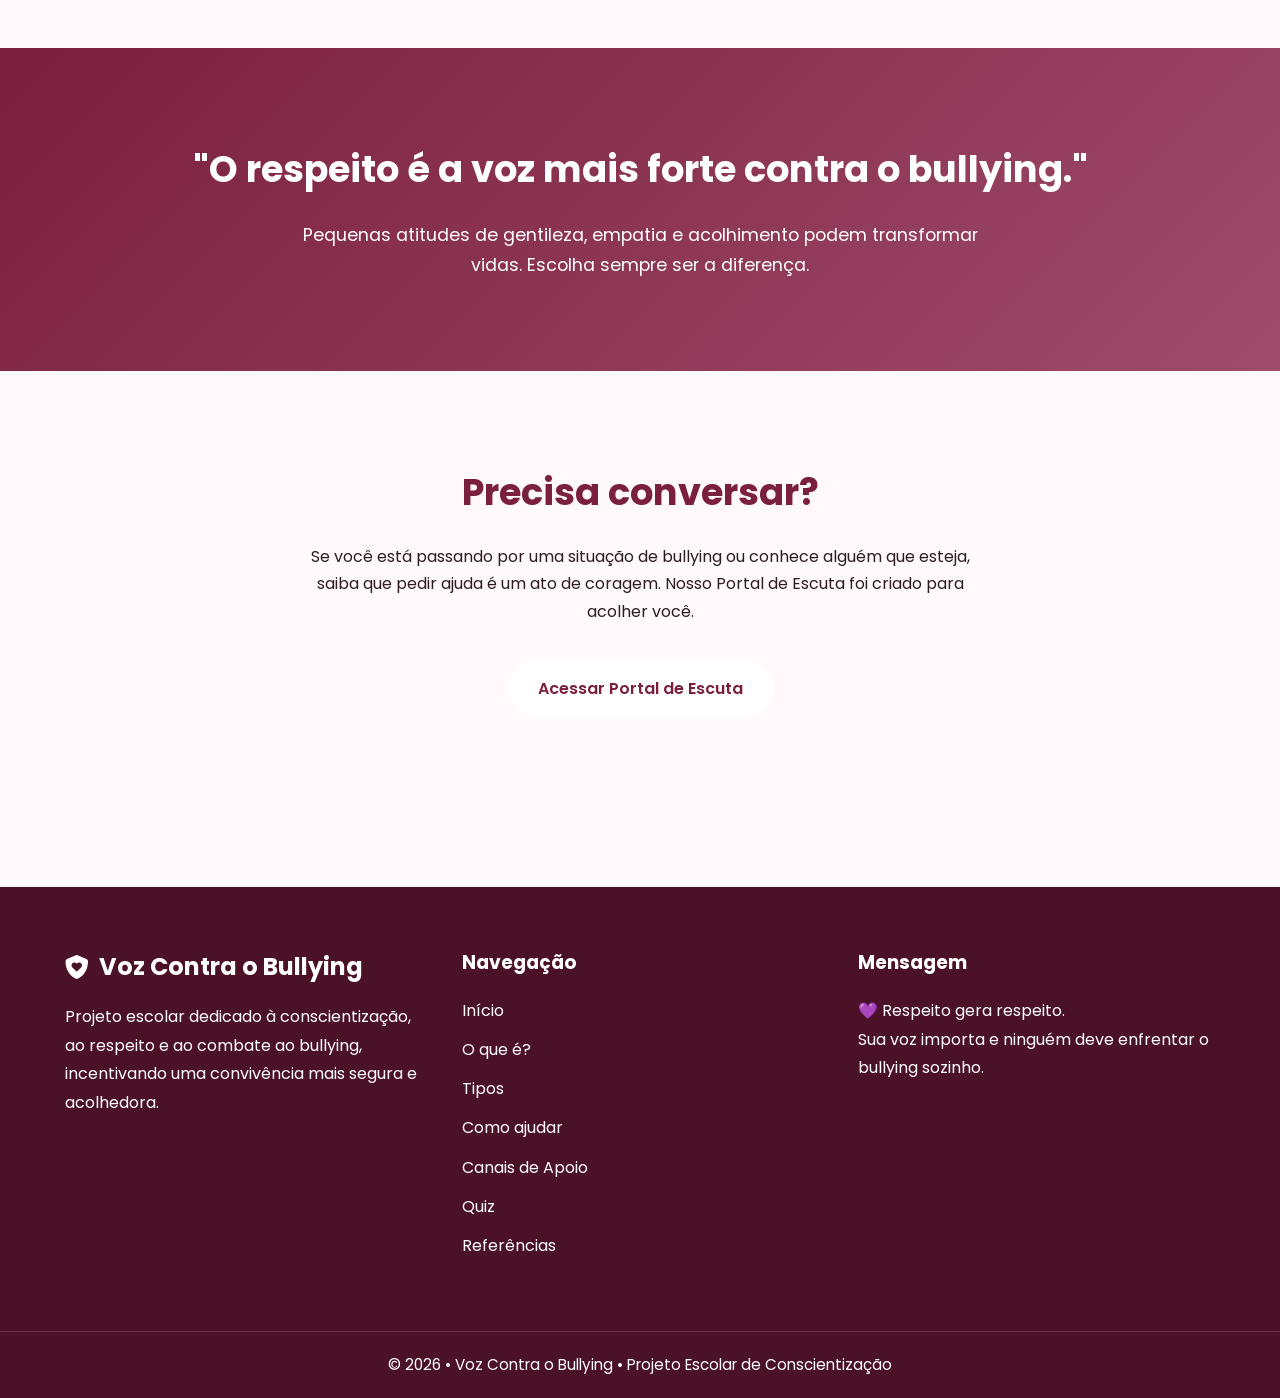
==== commit 84cca857: "Atualizar o index.html" ====
--- a/index.html
+++ b/index.html
@@ -384,3 +384,4 @@
 
 </body>
 </html>
+<script src="script.js"></script>
--- a/style.css
+++ b/style.css
@@ -1,5 +1,5 @@
 /* =========================
-   RESET E CONFIGURAÇÕES
+   RESET E VARIÁVEIS
 ========================= */
 
 :root{
@@ -51,384 +51,263 @@
 }
 
 .container{
+    width:100%;
     max-width:1200px;
+    margin:auto;
+}
+
+/* =========================
+   HEADER
+========================= */
+
+.hero-header{
+    background:linear-gradient(90deg,var(--bordo-escuro),var(--bordo));
+    color:#fff;
+    padding-bottom:35px;
+}
+
+/* =========================
+   NAVBAR
+========================= */
+
+.navbar{
+    position:sticky;
+    top:0;
+    z-index:1000;
+    display:flex;
+    justify-content:space-between;
+    align-items:center;
+    gap:20px;
+    padding:18px 5%;
+    background:linear-gradient(90deg,var(--bordo-escuro),var(--bordo));
+    box-shadow:0 8px 22px rgba(0,0,0,.18);
+}
+
+.logo{
+    display:flex;
+    align-items:center;
+    gap:12px;
+    color:#fff;
+}
+
+.logo i{
+    font-size:2rem;
+}
+
+.logo h2{
+    font-size:1.3rem;
+}
+
+.logo p{
+    font-size:.85rem;
+    opacity:.9;
+}
+
+.menu{
+    flex:1;
+    display:flex;
+    justify-content:center;
+    align-items:center;
+    gap:22px;
+    flex-wrap:wrap;
+}
+
+.menu a{
+    color:#fff;
+    font-weight:600;
+    transition:.3s;
+    position:relative;
+}
+
+.menu a::after{
+    content:"";
+    position:absolute;
+    left:0;
+    bottom:-4px;
+    width:0;
+    height:2px;
+    background:#fff;
+    transition:.3s;
+}
+
+.menu a:hover::after{
     width:100%;
+}
+
+.menu a:hover{
+    color:var(--rosa-claro);
+}
+
+#darkModeBtn{
+    width:45px;
+    height:45px;
+    border:none;
+    border-radius:50%;
+    background:#fff;
+    cursor:pointer;
+    transition:.3s;
+}
+
+#darkModeBtn:hover{
+    transform:scale(1.08);
+}
+
+/* =========================
+   HERO
+========================= */
+
+.hero{
+    min-height:75vh;
+    display:flex;
+    justify-content:center;
+    align-items:center;
+    text-align:center;
+    padding:60px 20px;
+}
+
+.hero-content{
+    max-width:850px;
+    width:100%;
+}
+
+.tag{
+    display:inline-block;
+    background:var(--rosa-claro);
+    color:var(--bordo);
+    padding:10px 22px;
+    border-radius:999px;
+    font-weight:600;
+    margin-bottom:25px;
+}
+
+.hero h1{
+    font-size:4rem;
+    line-height:1.1;
+    color:#fff;
+    margin-bottom:20px;
+}
+
+.hero h2{
+    font-size:1.7rem;
+    color:#F7DCE6;
+    margin-bottom:25px;
+}
+
+.hero p{
+    max-width:720px;
+    margin:0 auto 35px;
+    color:#fff;
+}
+
+.hero-buttons{
+    display:flex;
+    justify-content:center;
+    gap:20px;
+    flex-wrap:wrap;
+}
+
+/* =========================
+   BOTÕES
+========================= */
+
+.btn-principal,
+.btn-secundario{
+    display:inline-block;
+    padding:15px 30px;
+    border-radius:40px;
+    font-weight:600;
+    transition:.3s;
+}
+
+.btn-principal{
+    background:#fff;
+    color:var(--bordo);
+}
+
+.btn-principal:hover{
+    transform:translateY(-3px);
+}
+
+.btn-secundario{
+    border:2px solid #fff;
+    color:#fff;
+}
+
+.btn-secundario:hover{
+    background:#fff;
+    color:var(--bordo);
+}
+/* =========================
+   TÍTULOS DAS SEÇÕES
+========================= */
+
+.titulo-secao{
+    text-align:center;
+    margin-bottom:55px;
+}
+
+.titulo-secao span{
+    color:var(--bordo);
+    font-weight:700;
+    letter-spacing:2px;
+    text-transform:uppercase;
+}
+
+.titulo-secao h2{
+    font-size:2.5rem;
+    margin-top:10px;
+    color:var(--bordo);
+}
+
+.titulo-secao h2::after{
+    content:"";
+    display:block;
+    width:80px;
+    height:4px;
+    background:var(--bordo);
+    margin:18px auto 0;
+    border-radius:999px;
+}
+
+/* =========================
+   SOBRE
+========================= */
+
+.texto-sobre{
+    max-width:900px;
     margin:auto;
-}
-
-/* =========================
-   NAVBAR
-========================= */
-
-.navbar{
-
-    position:sticky;
-
-    top:0;
-
-    z-index:1000;
-
-    width:100%;
-
-    display:flex;
-
-    justify-content:space-between;
-
-    align-items:center;
-
-    padding:20px 7%;
-
-    background:linear-gradient(90deg,var(--bordo-escuro),var(--bordo));
-
-    box-shadow:0 8px 22px rgba(0,0,0,.18);
-
-}
-
-.logo{
-
-    display:flex;
-
-    align-items:center;
-
-    gap:12px;
-
-    color:white;
-
-    font-size:1.25rem;
-
-    font-weight:700;
-}
-
-.logo i{
-
-    font-size:1.9rem;
-}
-
-.menu{
-
-    display:flex;
-
-    align-items:center;
-
-    gap:32px;
-}
-
-.menu a{
-
-    color:white;
-
-    font-size:.97rem;
-
-    font-weight:600;
-
-    letter-spacing:.4px;
-
-    position:relative;
-
-    transition:.3s;
-}
-
-.menu a::after{
-
-    content:"";
-
-    position:absolute;
-
-    left:0;
-
-    bottom:-6px;
-
-    width:0;
-
-    height:2px;
-
-    background:white;
-
-    transition:.3s;
-}
-
-.menu a:hover{
-
-    color:var(--rosa-claro);
-}
-
-.menu a:hover::after{
-
-    width:100%;
-}
-
-#darkModeBtn{
-
-    width:45px;
-
-    height:45px;
-
-    border:none;
-
-    border-radius:50%;
-
-    background:white;
-
-    cursor:pointer;
-
-    font-size:1rem;
-
-    transition:.3s;
-}
-
-#darkModeBtn:hover{
-
-    transform:scale(1.08);
-}
-
-/* =========================
-   HERO
-========================= */
-
-.hero{
-
-    max-width:1250px;
-
-    margin:auto;
-
-    min-height:92vh;
-
-    padding:50px 25px;
-
-    display:flex;
-
-    align-items:center;
-}
-
-.hero-content{
-
-    width:100%;
-
-    display:grid;
-
-    grid-template-columns:1.1fr .9fr;
-
-    gap:70px;
-
-    align-items:center;
-}
-
-.hero-text h1{
-
-    color:var(--bordo);
-
-    font-size:4rem;
-
-    line-height:1.1;
-
-    margin-bottom:18px;
-}
-
-.hero-text h2{
-
-    color:#A44D6C;
-
-    font-size:1.7rem;
-
-    margin-bottom:25px;
-}
-
-.hero-text p{
-
-    max-width:560px;
-
-    margin-bottom:35px;
-
+    text-align:center;
+}
+
+.texto-sobre p{
+    margin-bottom:20px;
     font-size:1.05rem;
 }
 
-.tag{
-
-    display:inline-block;
-
-    background:var(--rosa-claro);
-
-    color:var(--bordo);
-
-    padding:8px 18px;
-
-    border-radius:999px;
-
-    font-weight:600;
-
-    margin-bottom:22px;
-}
-
-.hero-buttons{
-
-    display:flex;
-
-    gap:18px;
-
-    flex-wrap:wrap;
-}
-
-.hero-image{
-
-    display:flex;
-
-    justify-content:center;
-}
-
-.hero-image img{
-
-    width:100%;
-
-    max-width:500px;
-
-    border-radius:28px;
-
-    box-shadow:0 18px 40px rgba(0,0,0,.15);
-}
-
-/* =========================
-   BOTÕES
-========================= */
-
-.btn-principal,
-.botao{
-
-    display:inline-block;
-
-    background:var(--bordo);
-
-    color:white;
-
-    padding:15px 32px;
-
-    border-radius:40px;
-
-    font-weight:600;
-
-    transition:.3s;
-}
-
-.btn-principal:hover,
-.botao:hover{
-
-    background:var(--bordo-hover);
-
-    transform:translateY(-3px);
-
-    box-shadow:0 15px 30px rgba(122,31,61,.25);
-}
-
-.btn-secundario{
-
-    display:inline-block;
-
-    border:2px solid var(--bordo);
-
-    color:var(--bordo);
-
-    padding:15px 32px;
-
-    border-radius:40px;
-
-    font-weight:600;
-
-    transition:.3s;
-}
-
-.btn-secundario:hover{
-
-    background:var(--bordo);
-
-    color:white;
-}
-
-/* =========================
-   TÍTULOS
-========================= */
-
-.titulo-secao{
-
-    text-align:center;
-
-    margin-bottom:55px;
-}
-
-.titulo-secao span{
-
-    color:var(--bordo);
-
-    font-weight:700;
-
-    letter-spacing:2px;
-}
-
-.titulo-secao h2{
-
-    font-size:2.5rem;
-
-    margin-top:10px;
-}
-
-.titulo-secao h2::after{
-
-    content:"";
-
-    display:block;
-
-    width:80px;
-
-    height:4px;
-
-    background:var(--bordo);
-
-    margin:18px auto 0;
-
-    border-radius:999px;
-}
-
-/* =========================
-   SOBRE
-========================= */
-
-.texto-sobre{
-
-    max-width:900px;
-
-    margin:auto;
-
-    text-align:center;
-}
-
-.texto-sobre p{
-
-    margin-bottom:18px;
-
-    font-size:1.05rem;
-}
 /* =========================
    CARDS
 ========================= */
 
-.cards{
+.cards,
+.impacto-grid{
     display:grid;
     grid-template-columns:repeat(auto-fit,minmax(260px,1fr));
     gap:30px;
-    margin-top:45px;
+    margin-top:40px;
 }
 
 .card{
-    background:var(--branco);
+    background:#fff;
+    border-radius:22px;
     padding:35px 28px;
-    border-radius:22px;
     text-align:center;
-    border:1px solid rgba(122,31,61,.08);
     box-shadow:var(--sombra);
-    transition:.35s;
+    transition:.3s;
 }
 
 .card:hover{
     transform:translateY(-8px);
-    box-shadow:0 18px 40px rgba(122,31,61,.18);
+    box-shadow:0 20px 40px rgba(122,31,61,.18);
 }
 
 .card i{
@@ -443,397 +322,1130 @@
 }
 
 .card p{
+    color:var(--texto);
+}
+
+/* =========================
+   IMPACTO
+========================= */
+
+.impacto{
+    background:var(--rosa-claro);
+}
+
+.impacto .titulo-secao h2{
+    color:var(--bordo);
+}
+
+/* =========================
+   CURIOSIDADES
+========================= */
+
+.curiosidades{
+    background:#fff;
+}
+
+/* =========================
+   COMO AJUDAR
+========================= */
+
+.ajuda{
+    background:var(--rosa-claro);
+}
+
+/* =========================
+   CANAIS DE APOIO
+========================= */
+
+.apoio .cards{
+    display:flex;
+    justify-content:center;
+}
+
+.apoio .card{
+    max-width:760px;
+    width:100%;
+    text-align:left;
+    padding:40px;
+}
+
+.apoio .card h3{
+    text-align:center;
+    font-size:1.8rem;
+    margin-bottom:30px;
+}
+
+.apoio .card ul{
+    list-style:none;
+}
+
+.apoio .card li{
+    display:flex;
+    align-items:flex-start;
+    gap:15px;
+    margin-bottom:22px;
+}
+
+.apoio .card li i{
+    color:var(--bordo);
+    font-size:1.2rem;
+    margin-top:4px;
+    min-width:24px;
+}
+
+/* =========================
+   FRASE FINAL
+========================= */
+
+.frase{
+    background:linear-gradient(135deg,var(--bordo),#9E4C6A);
+    color:#fff;
+    text-align:center;
+    padding:90px 20px;
+}
+
+.frase h2{
+    font-size:2.3rem;
+    margin-bottom:20px;
+}
+
+.texto-frase{
+    max-width:700px;
+    margin:auto;
+    font-size:1.1rem;
+}
+
+/* =========================
+   CTA
+========================= */
+
+.cta{
+    text-align:center;
+    max-width:900px;
+    margin:auto;
+}
+
+.cta h2{
+    color:var(--bordo);
+    font-size:2.3rem;
+    margin-bottom:20px;
+}
+
+.cta p{
+    max-width:700px;
+    margin:0 auto 35px;
+}
+/* =========================
+   FOOTER
+========================= */
+
+footer{
+    background:var(--bordo-escuro);
+    color:#fff;
+    margin-top:80px;
+}
+
+.footer-container{
+    max-width:1200px;
+    margin:auto;
+    padding:60px 25px;
+    display:grid;
+    grid-template-columns:repeat(auto-fit,minmax(250px,1fr));
+    gap:40px;
+}
+
+.footer-logo h2{
+    margin-bottom:15px;
+    display:flex;
+    align-items:center;
+    gap:10px;
+}
+
+.footer-logo p{
+    line-height:1.8;
+}
+
+.footer-links h3,
+.footer-contato h3{
+    margin-bottom:18px;
+}
+
+.footer-links ul li{
+    margin-bottom:12px;
+}
+
+.footer-links a{
+    color:#fff;
+    transition:.3s;
+}
+
+.footer-links a:hover{
+    color:var(--rosa);
+}
+
+.footer-contato p{
+    line-height:1.8;
+}
+
+.footer-bottom{
+    border-top:1px solid rgba(255,255,255,.15);
+    text-align:center;
+    padding:20px;
+    font-size:.95rem;
+}
+
+/* =========================
+   BOTÃO VOLTAR AO TOPO
+========================= */
+
+#topoBtn{
+    position:fixed;
+    right:20px;
+    bottom:20px;
+    width:52px;
+    height:52px;
+    border:none;
+    border-radius:50%;
+    background:var(--bordo);
+    color:#fff;
+    cursor:pointer;
+    font-size:1.2rem;
+    box-shadow:var(--sombra);
+    transition:.3s;
+}
+
+#topoBtn:hover{
+    background:var(--bordo-hover);
+    transform:scale(1.08);
+}
+
+/* =========================
+   DARK MODE
+========================= */
+
+body.dark-mode{
+    background:#1E171A;
+    color:#F5EEF1;
+}
+
+body.dark-mode .card{
+    background:#302428;
+    color:#fff;
+}
+
+body.dark-mode .card h3{
+    color:#F2B5C7;
+}
+
+body.dark-mode .texto-sobre p{
+    color:#F5EEF1;
+}
+
+body.dark-mode .impacto,
+body.dark-mode .ajuda{
+    background:#251A1E;
+}
+
+body.dark-mode .curiosidades{
+    background:#1E171A;
+}
+
+body.dark-mode footer{
+    background:#140C0F;
+}
+
+body.dark-mode .titulo-secao h2{
+    color:#F2B5C7;
+}
+
+body.dark-mode .titulo-secao span{
+    color:#F7D6E2;
+}
+/* =========================
+   DESAFIO INTERATIVO
+========================= */
+
+.desafio{
+    background:var(--creme);
+}
+
+.desafio .titulo-secao{
+    max-width:850px;
+    margin:0 auto 50px;
+}
+
+.desafio .titulo-secao h1{
+    color:var(--bordo);
+    font-size:3rem;
+    margin:10px 0 15px;
+}
+
+.desafio .titulo-secao p{
+    font-size:1.1rem;
+    max-width:700px;
+    margin:auto;
+}
+
+.desafio-card{
+    max-width:850px;
+    margin:auto;
+    background:#fff;
+    border-radius:28px;
+    padding:40px;
+    box-shadow:var(--sombra);
+}
+
+/* TOPO DO DESAFIO */
+
+.desafio-topo{
+    display:flex;
+    align-items:center;
+    gap:18px;
+    margin-bottom:35px;
+}
+
+.desafio-icone{
+    width:55px;
+    height:55px;
+    border-radius:18px;
+    background:var(--rosa-claro);
+    color:var(--bordo);
+    display:flex;
+    align-items:center;
+    justify-content:center;
+    font-size:1.5rem;
+    flex-shrink:0;
+}
+
+.progresso-texto{
+    display:block;
+    color:#6D5960;
+    font-size:.95rem;
+    margin-bottom:8px;
+}
+
+.progresso-texto strong{
+    color:var(--bordo);
+}
+
+.barra-progresso{
+    width:100%;
+    height:8px;
+    background:#F0DDE4;
+    border-radius:20px;
+    overflow:hidden;
+}
+
+.progresso{
+    height:100%;
+    width:33.33%;
+    background:var(--bordo);
+    border-radius:20px;
+    transition:.4s ease;
+}
+
+/* PERGUNTA */
+
+#pergunta{
+    color:var(--texto);
+    font-size:1.8rem;
+    line-height:1.4;
+    margin-bottom:30px;
+}
+
+/* ALTERNATIVAS */
+
+.opcoes{
+    display:flex;
+    flex-direction:column;
+    gap:14px;
+}
+
+.opcao{
+    width:100%;
+    min-height:70px;
+    padding:16px 20px;
+    border:2px solid #EAD5DD;
+    border-radius:16px;
+    background:#FFF9FB;
+    color:var(--texto);
+    display:flex;
+    align-items:center;
+    gap:15px;
+    text-align:left;
+    font-family:'Poppins',sans-serif;
     font-size:1rem;
-}
-
-/* =========================
-   IMPACTO
-========================= */
-
-.impacto,
-.frase-impacto{
-
-    background:linear-gradient(135deg,var(--bordo),#A34B6D);
-
-    color:white;
-
+    line-height:1.4;
+    cursor:pointer;
+    transition:.25s ease;
+}
+
+.opcao i{
+    width:38px;
+    height:38px;
+    border-radius:50%;
+    background:var(--rosa-claro);
+    color:var(--bordo);
+    display:flex;
+    align-items:center;
+    justify-content:center;
+    flex-shrink:0;
+    font-size:1rem;
+}
+
+.opcao span{
+    flex:1;
+}
+
+.opcao:hover:not(:disabled){
+    border-color:var(--bordo);
+    background:#FFF1F5;
+    transform:translateY(-2px);
+    box-shadow:0 7px 18px rgba(122,31,61,.10);
+}
+
+.opcao:disabled{
+    cursor:default;
+}
+
+/* RESPOSTA CERTA */
+
+.opcao.certa{
+    border-color:#4E8B65;
+    background:#EDF8F0;
+    color:#28583A;
+}
+
+.opcao.certa i{
+    background:#D8EFDF;
+    color:#35734D;
+}
+
+/* RESPOSTA ERRADA */
+
+.opcao.errada{
+    border-color:#C46B75;
+    background:#FFF0F1;
+    color:#71353C;
+}
+
+.opcao.errada i{
+    background:#F7D8DC;
+    color:#A53F4C;
+}
+
+/* FEEDBACK */
+
+.feedback{
+    display:none;
+    margin-top:20px;
+    padding:18px 20px;
+    border-radius:16px;
+    align-items:flex-start;
+    gap:14px;
+    line-height:1.5;
+}
+
+.feedback.mostrar{
+    display:flex;
+}
+
+.feedback i{
+    font-size:1.4rem;
+    margin-top:2px;
+}
+
+.feedback strong{
+    display:block;
+    margin-bottom:4px;
+}
+
+.feedback p{
+    margin:0;
+}
+
+.feedback.certo{
+    background:#EDF8F0;
+    color:#28583A;
+    border:1px solid #B9DFC4;
+}
+
+.feedback.errado{
+    background:#FFF0F1;
+    color:#71353C;
+    border:1px solid #E8B8BE;
+}
+
+/* BOTÃO PRÓXIMA SITUAÇÃO */
+
+#proximaPergunta{
+    display:none;
+    margin-top:25px;
+    border:none;
+    background:var(--bordo);
+    color:#fff;
+    cursor:pointer;
+    align-items:center;
+    justify-content:center;
+    gap:10px;
+}
+
+#proximaPergunta:hover{
+    background:var(--bordo-hover);
+    transform:translateY(-2px);
+}
+
+/* RESULTADO */
+
+.resultado{
+    display:none;
     text-align:center;
-
-    padding:90px 20px;
-}
-
-.impacto h2,
-.frase-impacto h2{
-
+    padding:25px 10px 10px;
+}
+
+.resultado.mostrar{
+    display:block;
+}
+
+.resultado-icone{
+    width:75px;
+    height:75px;
+    margin:0 auto 20px;
+    border-radius:50%;
+    background:var(--rosa-claro);
+    color:var(--bordo);
+    display:flex;
+    align-items:center;
+    justify-content:center;
+    font-size:2rem;
+}
+
+.resultado h2{
+    color:var(--bordo);
+    font-size:2rem;
+    margin-bottom:12px;
+}
+
+.resultado p{
+    margin-bottom:12px;
+}
+
+.resultado .btn-principal{
+    margin-top:15px;
+    background:var(--bordo);
+    color:#fff;
+    border:none;
+    cursor:pointer;
+}
+
+/* FRASES */
+
+.frases-desafio{
+    max-width:850px;
+    margin:40px auto 0;
+    display:grid;
+    grid-template-columns:repeat(3,1fr);
+    gap:20px;
+}
+
+.frases-desafio > div{
+    background:#fff;
+    padding:25px 20px;
+    border-radius:20px;
+    text-align:center;
+    box-shadow:var(--sombra);
+}
+
+.frases-desafio i{
+    color:var(--bordo);
+    font-size:1.7rem;
+    margin-bottom:12px;
+}
+
+.frases-desafio p{
+    font-size:.95rem;
+}
+
+/* =========================
+   DESAFIO - MODO ESCURO
+========================= */
+
+body.dark-mode .desafio{
+    background:#1E171A;
+}
+
+body.dark-mode .desafio-card{
+    background:#302428;
+}
+
+body.dark-mode #pergunta{
+    color:#F5EEF1;
+}
+
+body.dark-mode .opcao{
+    background:#261D20;
+    border-color:#594149;
+    color:#F5EEF1;
+}
+
+body.dark-mode .opcao:hover:not(:disabled){
+    background:#35262B;
+    border-color:#DCA7B8;
+}
+
+body.dark-mode .opcao i{
+    background:#402D34;
+    color:#F2B5C7;
+}
+
+body.dark-mode .frases-desafio > div{
+    background:#302428;
+    color:#F5EEF1;
+}
+
+body.dark-mode .progresso-texto{
+    color:#D9C7CD;
+}
+/* =========================
+   RESPONSIVIDADE
+========================= */
+
+@media (max-width:900px){
+
+    .navbar{
+        flex-direction:column;
+        align-items:center;
+        padding:20px;
+    }
+
+    .logo{
+        flex-direction:column;
+        text-align:center;
+    }
+
+    .menu{
+        display:grid;
+        grid-template-columns:repeat(4,1fr);
+        gap:12px;
+        width:100%;
+        margin-top:15px;
+    }
+
+    .menu li{
+        display:flex;
+        justify-content:center;
+    }
+
+    .menu a{
+        font-size:.9rem;
+        text-align:center;
+        line-height:1.3;
+    }
+
+    .hero{
+        min-height:auto;
+        padding:70px 20px;
+    }
+
+    .hero h1{
+        font-size:3rem;
+    }
+
+    .hero h2{
+        font-size:1.4rem;
+    }
+
+    .hero p{
+        font-size:1rem;
+    }
+
+    .hero-buttons{
+        justify-content:center;
+    }
+
+    .cards,
+    .impacto-grid{
+        grid-template-columns:repeat(2,1fr);
+    }
+
+    .footer-container{
+        grid-template-columns:1fr;
+        text-align:center;
+    }
+
+    .footer-logo h2{
+        justify-content:center;
+    }
+    /* DESAFIO NO CELULAR */
+
+    .desafio .titulo-secao h1{
+        font-size:2.1rem;
+    }
+
+    .desafio .titulo-secao p{
+        font-size:1rem;
+    }
+
+    .desafio-card{
+        padding:25px 18px;
+        border-radius:22px;
+    }
+
+    .desafio-topo{
+        gap:12px;
+        margin-bottom:28px;
+    }
+
+    .desafio-icone{
+        width:48px;
+        height:48px;
+        font-size:1.2rem;
+    }
+
+    #pergunta{
+        font-size:1.45rem;
+        line-height:1.4;
+    }
+
+    .opcao{
+        min-height:64px;
+        padding:13px 14px;
+        font-size:.92rem;
+        gap:11px;
+        border-radius:14px;
+    }
+
+    .opcao i{
+        width:34px;
+        height:34px;
+        font-size:.9rem;
+    }
+
+    .feedback{
+        font-size:.9rem;
+        padding:15px;
+    }
+
+    #proximaPergunta{
+        width:100%;
+    }
+
+    .frases-desafio{
+        grid-template-columns:1fr;
+        gap:15px;
+    }
+
+    .frases-desafio > div{
+        display:flex;
+        align-items:center;
+        gap:15px;
+        text-align:left;
+        padding:18px;
+    }
+
+    .frases-desafio i{
+        margin:0;
+        flex-shrink:0;
+    }
+
+}
+
+@media (max-width:600px){
+
+    section{
+        padding:70px 18px;
+    }
+
+    .menu{
+        grid-template-columns:repeat(2,1fr);
+        gap:14px;
+    }
+
+    .menu a{
+        font-size:.95rem;
+    }
+
+    .hero h1{
+        font-size:2.2rem;
+    }
+
+    .hero h2{
+        font-size:1.2rem;
+    }
+
+    .tag{
+        font-size:.85rem;
+    }
+
+    .hero-buttons{
+        flex-direction:column;
+        align-items:center;
+    }
+
+    .btn-principal,
+    .btn-secundario{
+        width:100%;
+        max-width:320px;
+        text-align:center;
+    }
+
+    .cards,
+    .impacto-grid{
+        grid-template-columns:1fr;
+    }
+
+    .apoio .card{
+        padding:25px;
+    }
+
+    .apoio .card h3{
+        font-size:1.5rem;
+    }
+
+    .apoio .card li{
+        font-size:.95rem;
+    }
+
+    .titulo-secao h2{
+        font-size:2rem;
+    }
+
+    #topoBtn{
+        width:46px;
+        height:46px;
+    }
+
+}
+/* =========================
+   DESAFIO / QUIZ
+========================= */
+
+.desafio{
+    max-width:900px;
+    margin:auto;
+}
+
+.desafio-card{
+    background:var(--branco);
+    border:1px solid rgba(122,31,61,.08);
+    border-radius:28px;
+    padding:40px;
+    box-shadow:var(--sombra);
+}
+
+.progresso{
+    display:flex;
+    align-items:center;
+    justify-content:space-between;
+    gap:15px;
+    margin-bottom:25px;
+    color:var(--bordo);
+    font-weight:700;
+}
+
+.progresso-barra{
+    flex:1;
+    height:9px;
+    background:var(--rosa-claro);
+    border-radius:20px;
+    overflow:hidden;
+}
+
+.progresso-barra span{
+    display:block;
+    height:100%;
+    width:33.33%;
+    background:var(--bordo);
+    border-radius:20px;
+    transition:.4s ease;
+}
+
+.desafio-card h2{
+    color:var(--bordo);
+    font-size:2rem;
+    line-height:1.3;
+    margin-bottom:12px;
+}
+
+.desafio-card > p{
+    color:var(--texto);
+    margin-bottom:30px;
+}
+
+.opcoes{
+    display:grid;
+    gap:14px;
+}
+
+.opcao{
+    width:100%;
+    display:flex;
+    align-items:center;
+    gap:15px;
+    padding:18px 20px;
+    border:2px solid #E9DCE1;
+    border-radius:18px;
+    background:#fff;
+    color:var(--texto);
+    font-family:'Poppins',sans-serif;
+    font-size:1rem;
+    font-weight:500;
+    text-align:left;
+    cursor:pointer;
+    transition:.25s ease;
+}
+
+.opcao i{
+    width:40px;
+    height:40px;
+    min-width:40px;
+    display:flex;
+    align-items:center;
+    justify-content:center;
+    border-radius:50%;
+    background:var(--rosa-claro);
+    color:var(--bordo);
+    font-size:1.1rem;
+    transition:.25s ease;
+}
+
+.opcao:hover{
+    border-color:var(--bordo);
+    background:#FFF8FA;
+    transform:translateY(-3px);
+    box-shadow:0 8px 20px rgba(122,31,61,.10);
+}
+
+.opcao:hover i{
+    background:var(--bordo);
+    color:#fff;
+}
+
+.opcao:active{
+    transform:scale(.98);
+}
+
+.opcao.certa{
+    border-color:#6AA56A;
+    background:#F0FAF0;
+}
+
+.opcao.certa i{
+    background:#6AA56A;
+    color:#fff;
+}
+
+.opcao.errada{
+    border-color:#C96A6A;
+    background:#FFF1F1;
+}
+
+.opcao.errada i{
+    background:#C96A6A;
+    color:#fff;
+}
+
+.feedback{
+    display:none;
+    margin-top:20px;
+    padding:18px 20px;
+    border-radius:18px;
+    font-weight:500;
+}
+
+.feedback.mostrar{
+    display:flex;
+    align-items:flex-start;
+    gap:12px;
+    animation:aparecer .35s ease;
+}
+
+.feedback.certo{
+    background:#F0FAF0;
+    color:#356B35;
+}
+
+.feedback.errado{
+    background:#FFF1F1;
+    color:#8A3838;
+}
+
+.feedback i{
+    margin-top:4px;
+}
+
+.botao-proxima{
+    display:none;
+    margin:25px auto 0;
+    border:none;
+    cursor:pointer;
+    background:var(--bordo);
+    color:#fff;
+    padding:14px 30px;
+    border-radius:40px;
+    font-family:'Poppins',sans-serif;
+    font-weight:600;
+    font-size:1rem;
+    transition:.3s;
+}
+
+.botao-proxima.mostrar{
+    display:block;
+}
+
+.botao-proxima:hover{
+    background:var(--bordo-hover);
+    transform:translateY(-3px);
+    box-shadow:0 10px 25px rgba(122,31,61,.20);
+}
+
+.resultado{
+    display:none;
+    text-align:center;
+    padding:45px 30px;
+    background:var(--branco);
+    border-radius:28px;
+    box-shadow:var(--sombra);
+    animation:aparecer .5s ease;
+}
+
+.resultado.mostrar{
+    display:block;
+}
+
+.resultado i{
+    font-size:3.5rem;
+    color:var(--bordo);
+    margin-bottom:20px;
+}
+
+.resultado h2{
+    color:var(--bordo);
     font-size:2.2rem;
-
-    margin-bottom:20px;
-}
-
-.impacto p,
-.frase-impacto p{
-
-    max-width:850px;
-
-    margin:auto;
-
-    font-size:1.1rem;
-}
-
-/* =========================
-   CURIOSIDADES
-========================= */
-
-.curiosidades-container{
-
-    display:grid;
-
-    grid-template-columns:repeat(auto-fit,minmax(250px,1fr));
-
-    gap:30px;
-}
-
-.curiosidade{
-
-    background:white;
-
-    padding:30px;
-
-    border-radius:20px;
-
-    text-align:center;
-
-    box-shadow:var(--sombra);
-
+    margin-bottom:12px;
+}
+
+.resultado p{
+    margin-bottom:25px;
+}
+
+.tentar-novamente{
+    display:inline-flex;
+    align-items:center;
+    gap:8px;
+    border:2px solid var(--bordo);
+    background:transparent;
+    color:var(--bordo);
+    padding:13px 28px;
+    border-radius:40px;
+    font-family:'Poppins',sans-serif;
+    font-weight:600;
+    cursor:pointer;
     transition:.3s;
 }
 
-.curiosidade:hover{
-
-    transform:translateY(-6px);
-}
-
-.curiosidade h3{
-
-    color:var(--bordo);
-
-    margin-bottom:15px;
-}
-
-/* =========================
-   CTA
-========================= */
-
-.cta{
-
-    text-align:center;
-
-    max-width:900px;
-
-    margin:auto;
-}
-
-.cta h2{
-
-    color:var(--bordo);
-
-    font-size:2.4rem;
-
-    margin-bottom:15px;
-}
-
-.cta p{
-
-    max-width:700px;
-
-    margin:0 auto 35px;
-}
-
-/* =========================
-   CANAIS DE APOIO
-========================= */
-
-.canais{
-
-    background:#F9EEF2;
-}
-
-.canais-grid{
-
-    display:grid;
-
-    grid-template-columns:repeat(auto-fit,minmax(260px,1fr));
-
-    gap:25px;
-
-    margin-top:40px;
-}
-
-.canal{
-
-    background:white;
-
-    border-radius:18px;
-
-    padding:25px;
-
-    box-shadow:var(--sombra);
-
-    transition:.3s;
-}
-
-.canal:hover{
-
-    transform:translateY(-5px);
-}
-
-.canal h3{
-
-    color:var(--bordo);
-
-    margin-bottom:10px;
-}
-
-.canal p{
-
-    margin-bottom:8px;
-}
-
-/* =========================
-   FOOTER
-========================= */
-
-footer{
-
-    background:var(--bordo-escuro);
-
-    color:white;
-
-    margin-top:80px;
-}
-
-.footer-container{
-
-    max-width:1200px;
-
-    margin:auto;
-
-    display:grid;
-
-    grid-template-columns:repeat(auto-fit,minmax(250px,1fr));
-
-    gap:35px;
-
-    padding:60px 20px;
-}
-
-.footer-coluna h3{
-
-    margin-bottom:15px;
-}
-
-.footer-coluna ul li{
-
-    margin-bottom:10px;
-}
-
-.footer-coluna a{
-
-    color:white;
-
-    transition:.3s;
-}
-
-.footer-coluna a:hover{
-
-    color:var(--rosa);
-}
-
-.footer-bottom{
-
-    border-top:1px solid rgba(255,255,255,.15);
-
-    text-align:center;
-
-    padding:20px;
-
-    font-size:.95rem;
-}
-
-/* =========================
-   BOTÃO TOPO
-========================= */
-
-#topoBtn{
-
-    position:fixed;
-
-    right:20px;
-
-    bottom:20px;
-
-    width:50px;
-
-    height:50px;
-
-    border:none;
-
-    border-radius:50%;
-
+.tentar-novamente:hover{
     background:var(--bordo);
-
-    color:white;
-
-    cursor:pointer;
-
-    font-size:1.2rem;
-
-    box-shadow:var(--sombra);
-
-    transition:.3s;
-}
-
-#topoBtn:hover{
-
-    background:var(--bordo-hover);
-
-    transform:scale(1.08);
-}
-
-/* =========================
-   MODO ESCURO
-========================= */
-
-body.dark-mode{
-
-    background:#1E171A;
-
+    color:#fff;
+}
+
+@keyframes aparecer{
+    from{
+        opacity:0;
+        transform:translateY(12px);
+    }
+
+    to{
+        opacity:1;
+        transform:translateY(0);
+    }
+}
+
+/* =========================
+   QUIZ - MODO ESCURO
+========================= */
+
+body.dark-mode .desafio-card,
+body.dark-mode .resultado{
+    background:#302428;
     color:#F5EEF1;
 }
 
-body.dark-mode .card,
-body.dark-mode .curiosidade,
-body.dark-mode .canal{
-
-    background:#302428;
-
-    color:white;
-}
-
-body.dark-mode .card h3,
-body.dark-mode .curiosidade h3,
-body.dark-mode .canal h3{
-
-    color:#F0B7C8;
-}
-
-body.dark-mode footer{
-
-    background:#140C0F;
-}
-
-/* =========================
-   RESPONSIVIDADE
-========================= */
-
-@media(max-width:900px){
-
-    .navbar{
-
-        flex-direction:column;
-
-        gap:18px;
-    }
-
-    .menu{
-
-        justify-content:center;
-
-        gap:18px;
-    }
-
-    .hero-content{
-
-        grid-template-columns:1fr;
-
-        text-align:center;
-    }
-
-    .hero-text p{
-
-        margin:auto auto 35px;
-    }
-
-    .hero-buttons{
-
-        justify-content:center;
-    }
-
-    .hero-image{
-
-        order:-1;
-    }
-
-    .hero-text h1{
-
-        font-size:3rem;
-    }
-}
+body.dark-mode .desafio-card > p,
+body.dark-mode .resultado p{
+    color:#F5EEF1;
+}
+
+body.dark-mode .opcao{
+    background:#382C30;
+    border-color:#59464C;
+    color:#fff;
+}
+
+body.dark-mode .opcao:hover{
+    background:#44343A;
+    border-color:#DCA7B8;
+}
+
+body.dark-mode .opcao i{
+    background:#513943;
+    color:#F2B5C7;
+}
+
+body.dark-mode .feedback.certo{
+    background:#263A2A;
+    color:#BCE0BC;
+}
+
+body.dark-mode .feedback.errado{
+    background:#40292C;
+    color:#F0B0B0;
+}
+
+/* =========================
+   QUIZ - CELULAR
+========================= */
 
 @media(max-width:600px){
 
-    section{
-
-        padding:70px 18px;
-    }
-
-    .menu{
-
+    .desafio-card{
+        padding:25px 18px;
+        border-radius:22px;
+    }
+
+    .progresso{
+        font-size:.9rem;
+    }
+
+    .desafio-card h2{
+        font-size:1.55rem;
+    }
+
+    .desafio-card > p{
+        font-size:.95rem;
+    }
+
+    .opcao{
+        padding:15px;
         gap:12px;
-
-        font-size:.9rem;
-    }
-
-    .hero{
-
-        min-height:auto;
-
-        padding-top:30px;
-    }
-
-    .hero-text h1{
-
-        font-size:2.3rem;
-    }
-
-    .hero-text h2{
-
-        font-size:1.25rem;
-    }
-
-    .hero-image img{
-
-        max-width:320px;
-    }
-
-    .titulo-secao h2{
-
-        font-size:2rem;
-    }
-
-    .btn-principal,
-    .btn-secundario,
-    .botao{
-
-        width:100%;
-
-        text-align:center;
-    }
-
-    #topoBtn{
-
-        width:45px;
-
-        height:45px;
-    }
+        font-size:.92rem;
+        border-radius:16px;
+    }
+
+    .opcao i{
+        width:36px;
+        height:36px;
+        min-width:36px;
+        font-size:1rem;
+    }
+
+    .resultado{
+        padding:35px 20px;
+        border-radius:22px;
+    }
+
+    .resultado h2{
+        font-size:1.8rem;
+    }
+
 }
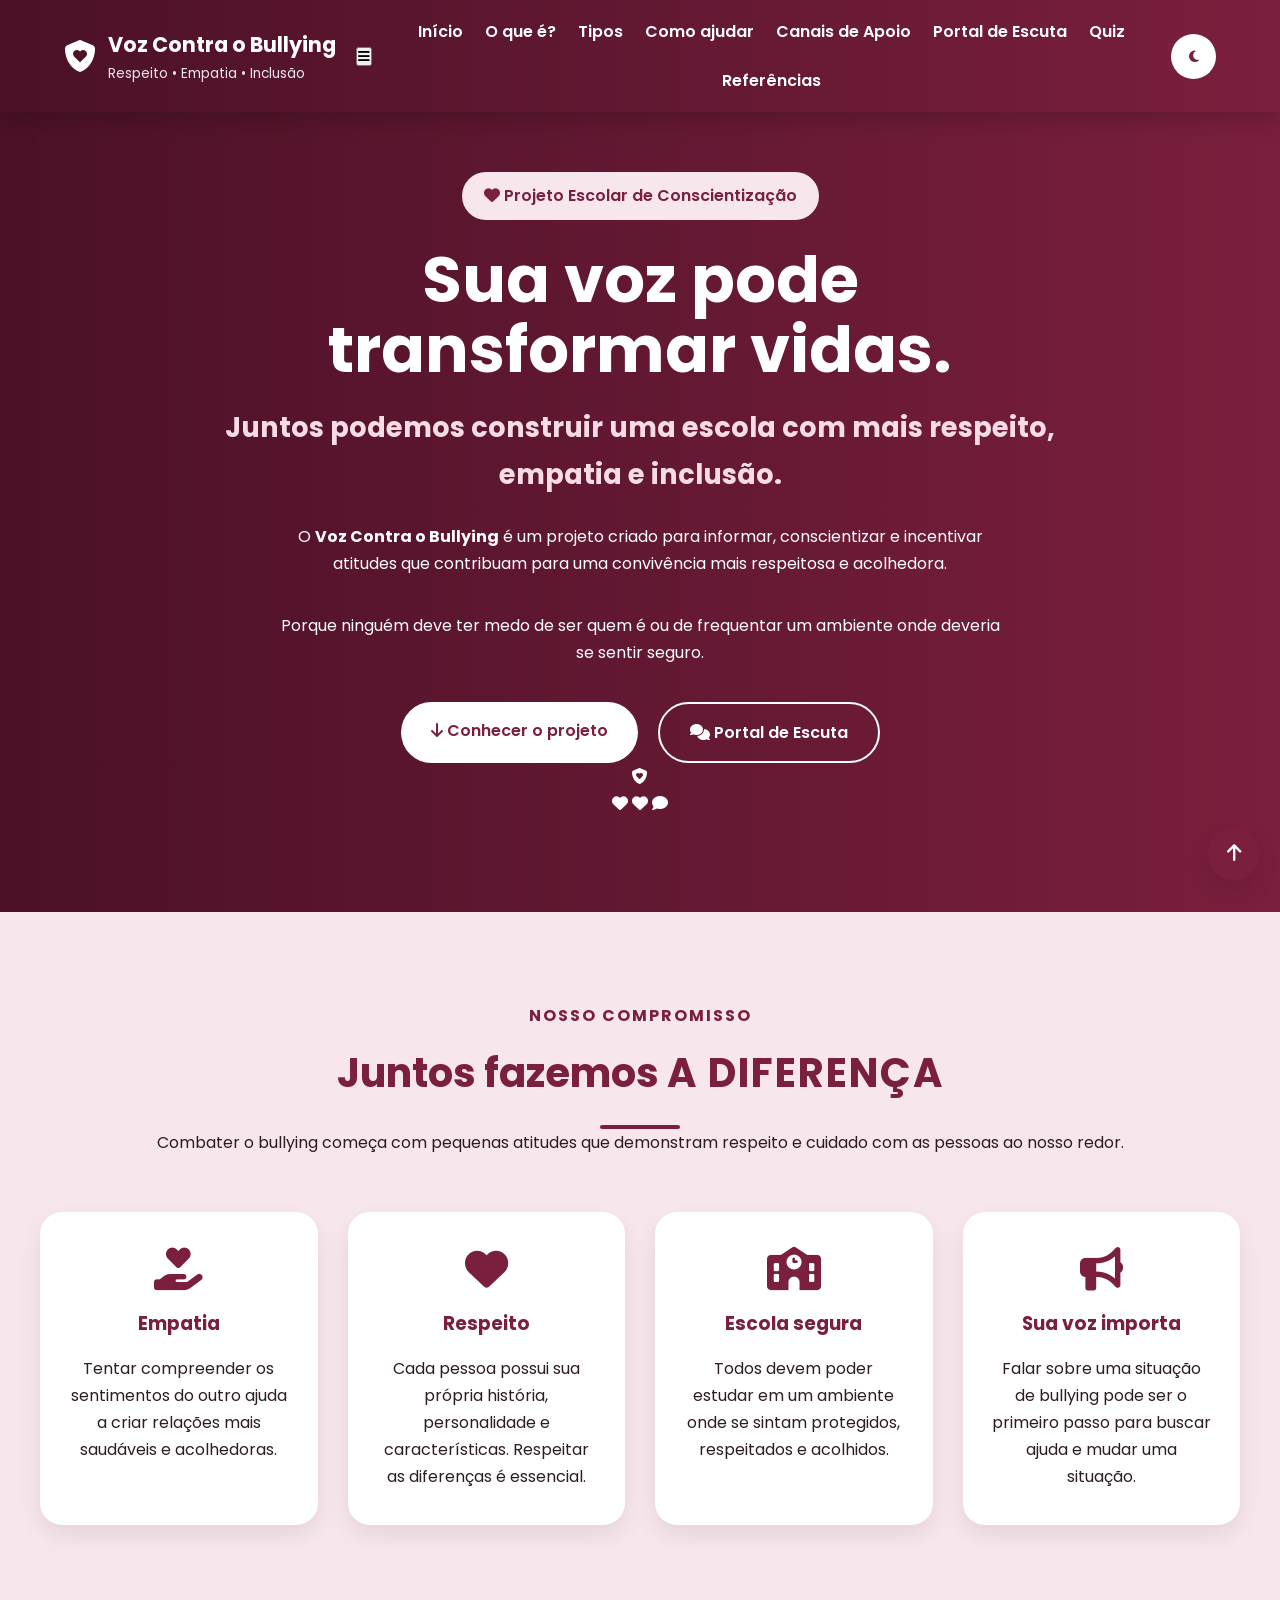
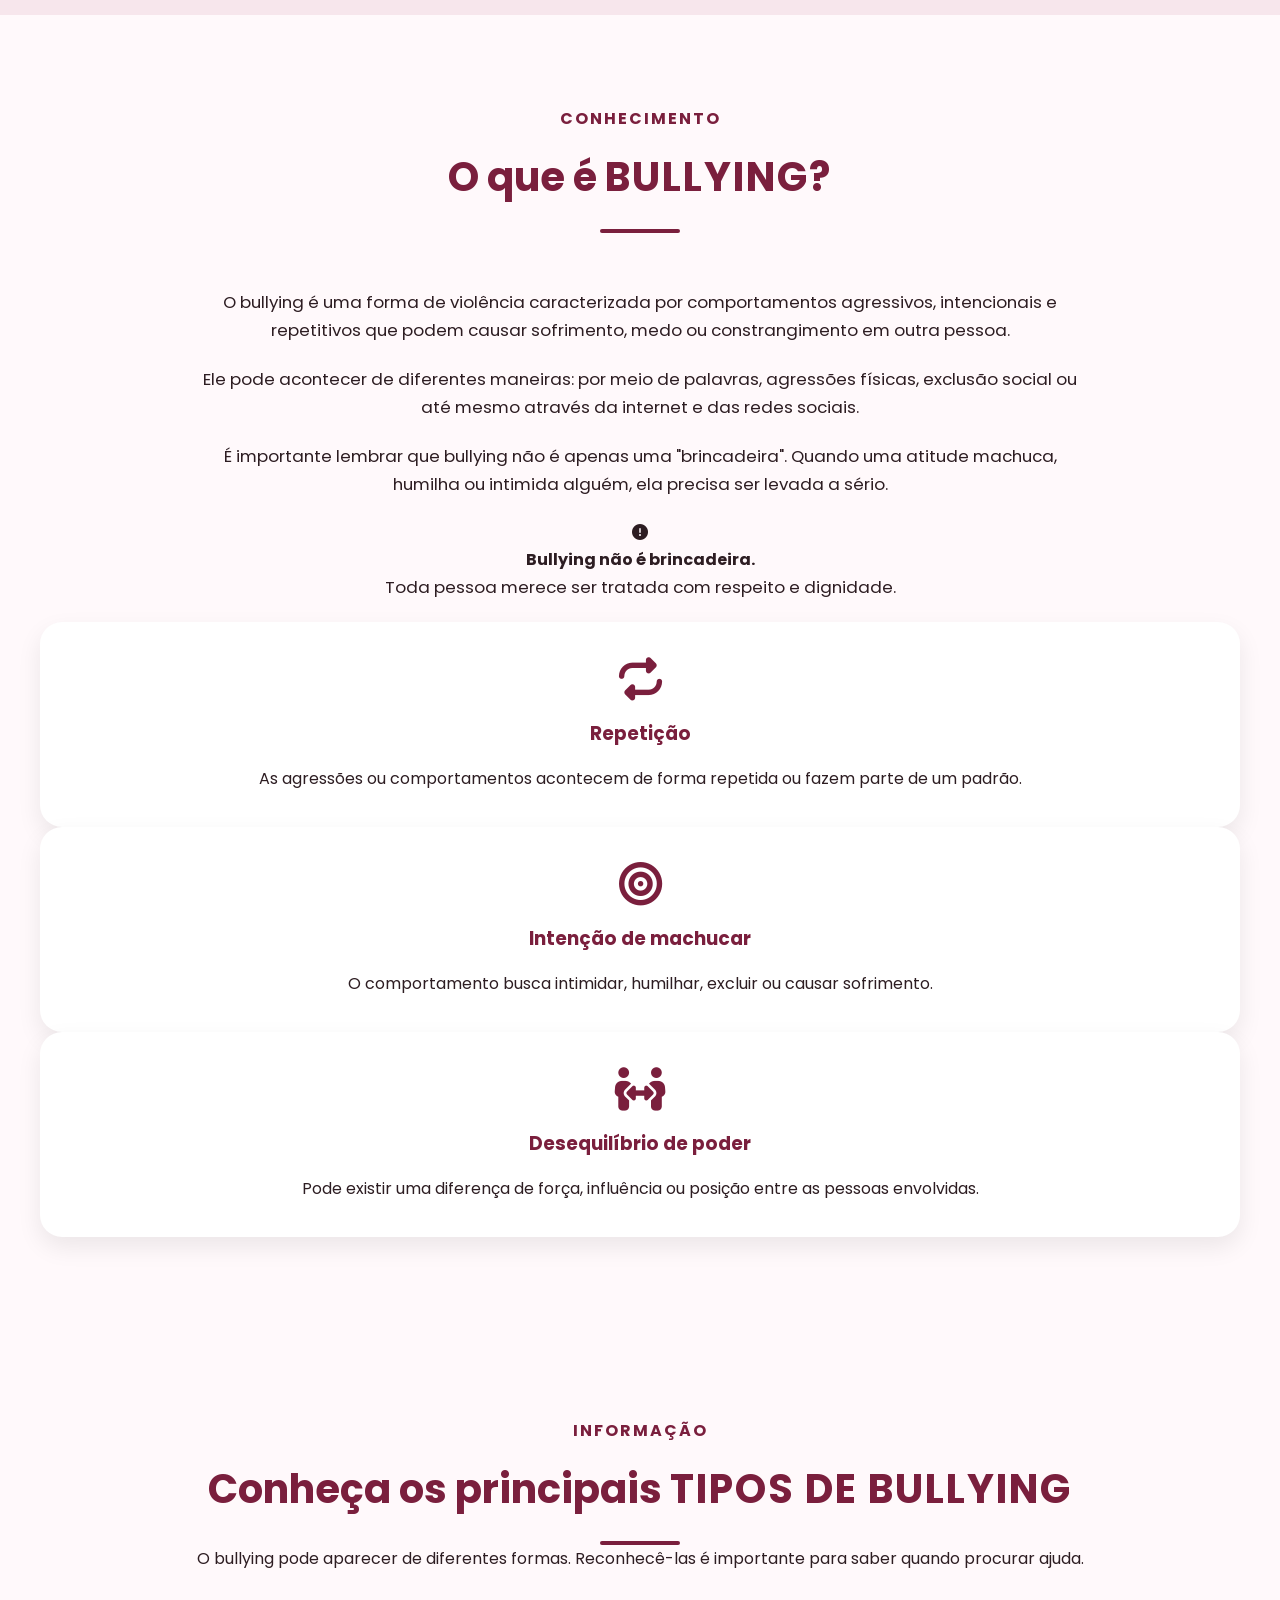
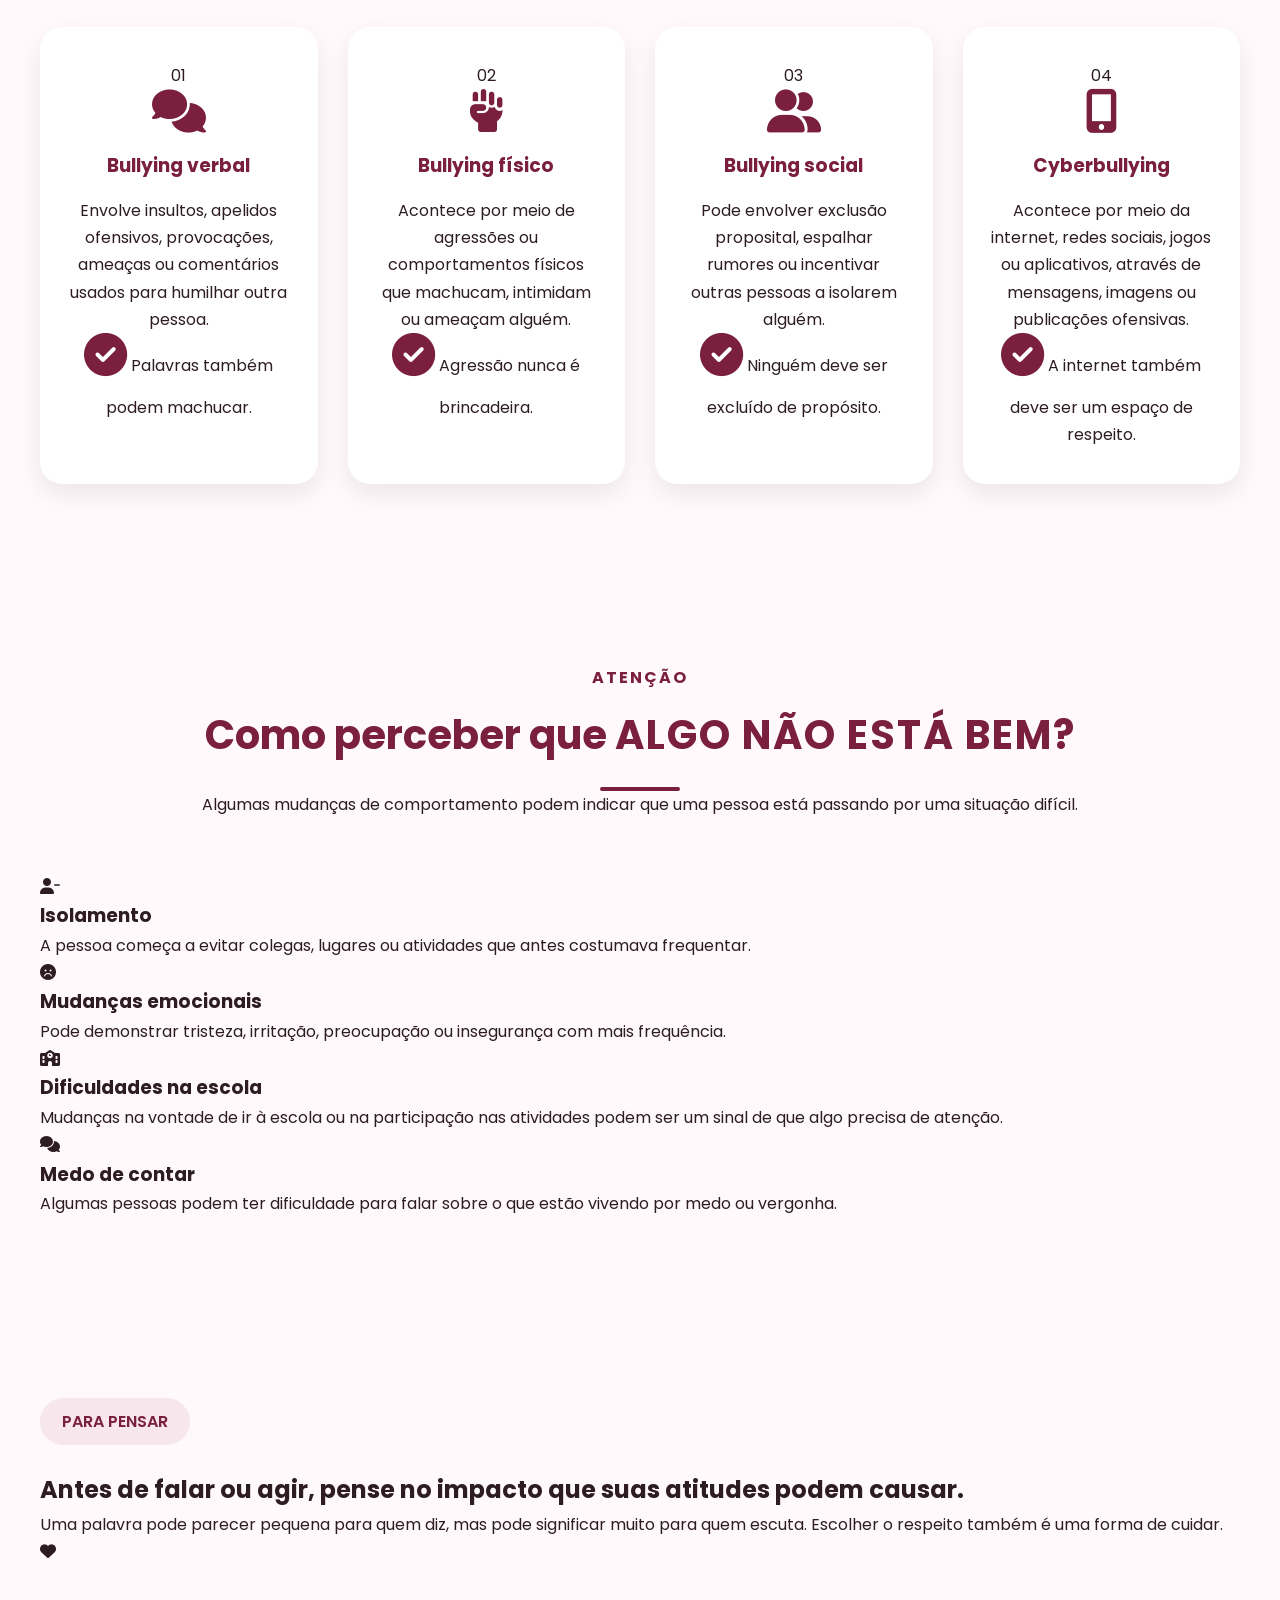
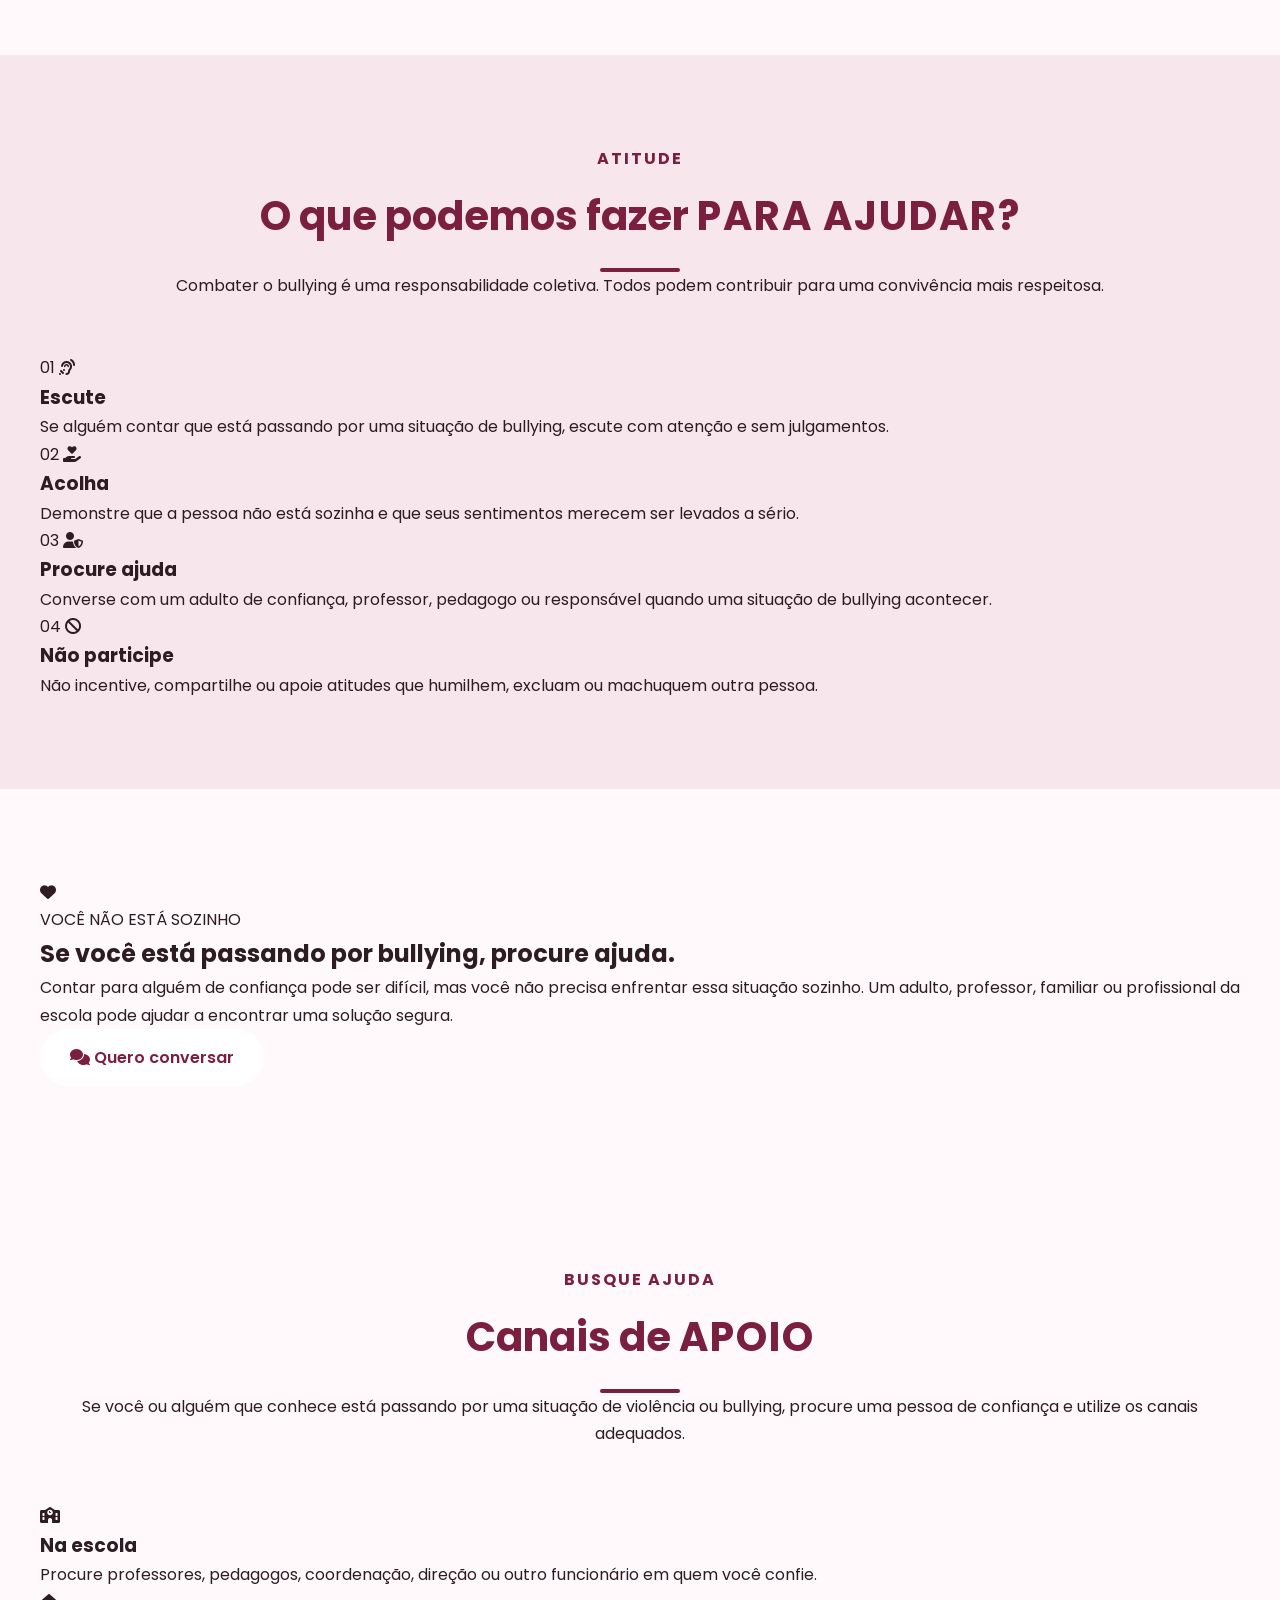
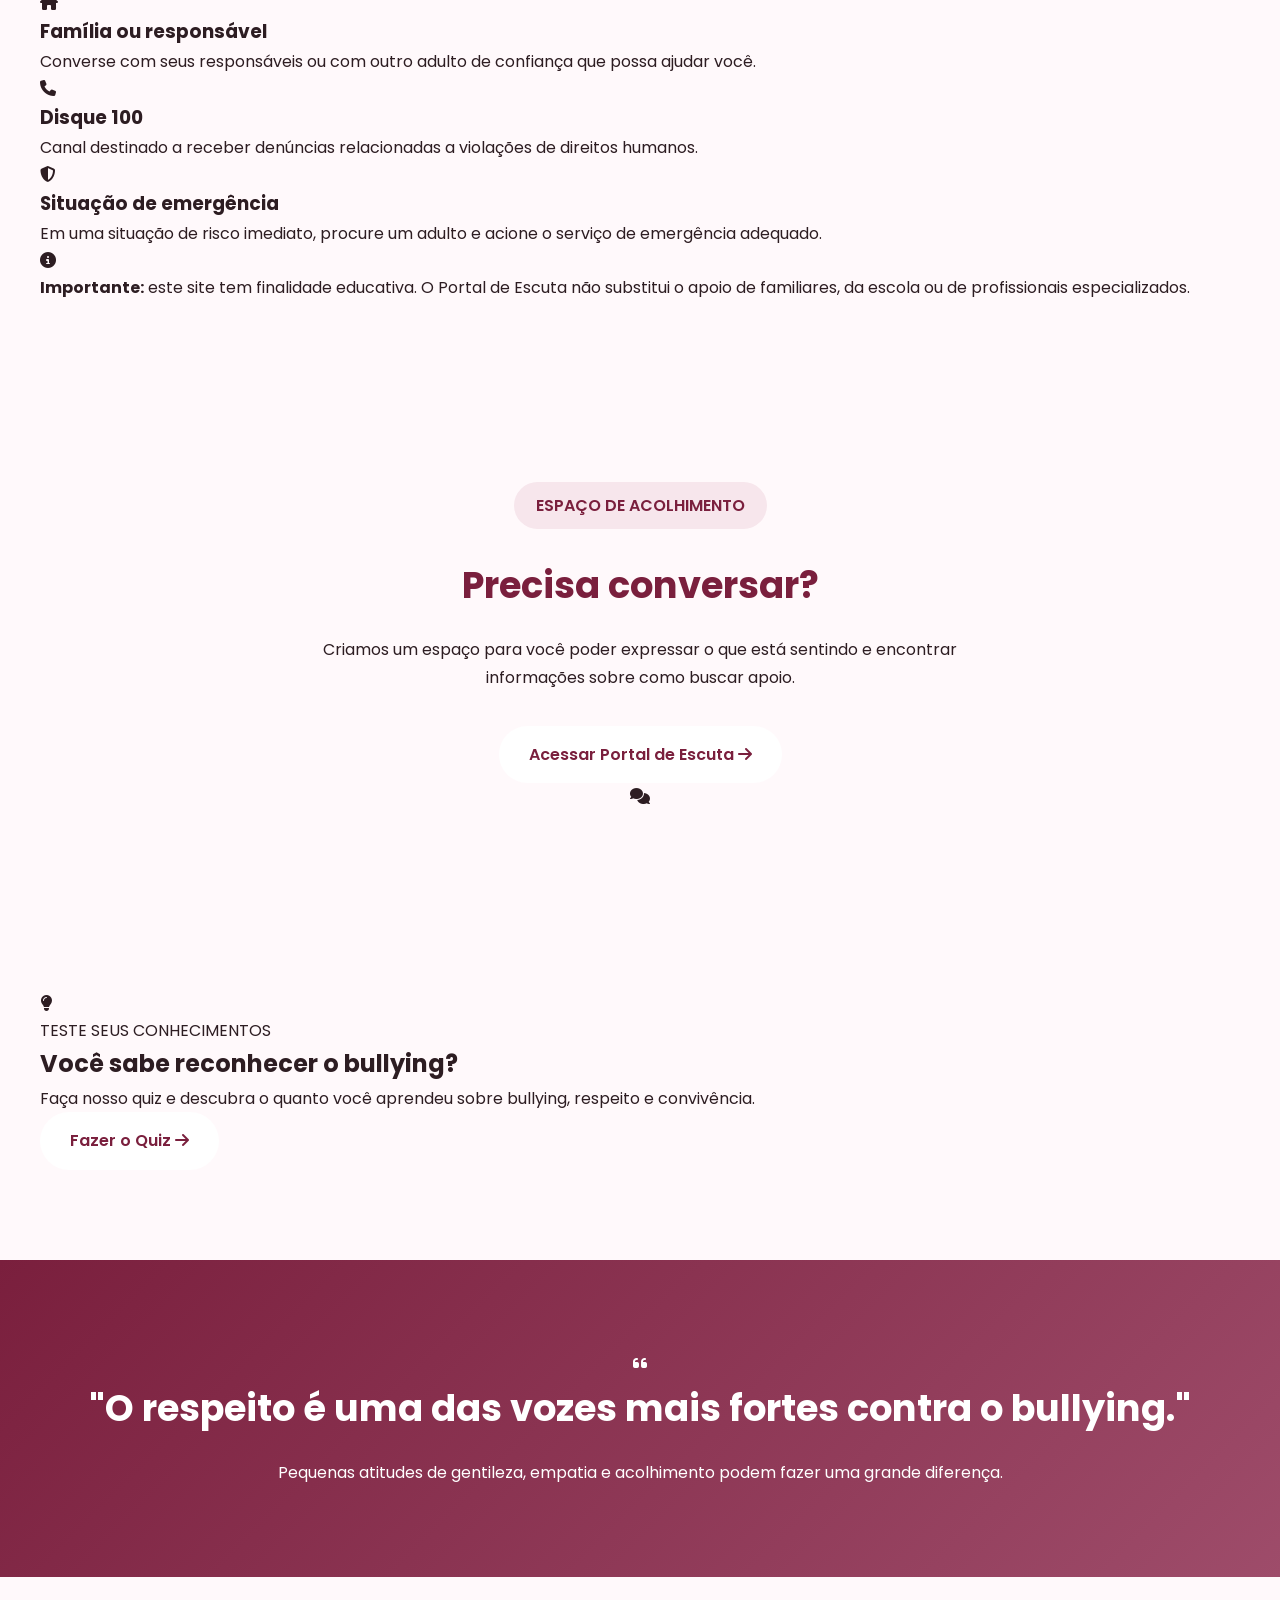
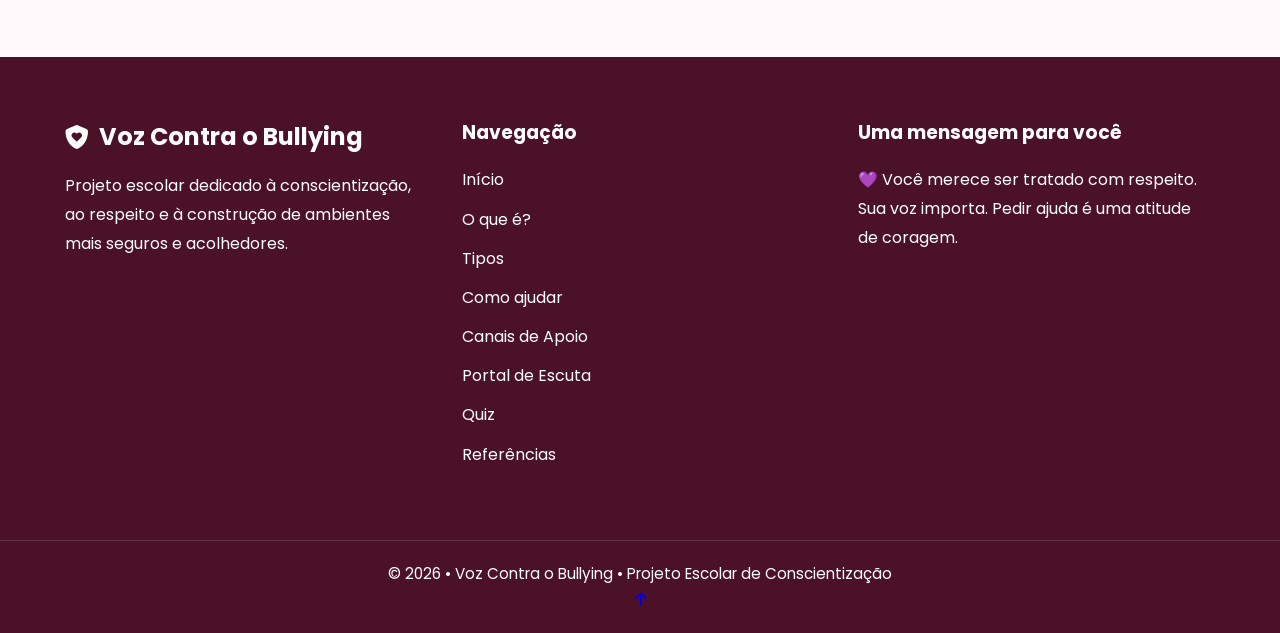
==== commit c8d5b0c8: "Atualizar o index.html" ====
--- a/index.html
+++ b/index.html
@@ -1,387 +1,1753 @@
 <!DOCTYPE html>
 <html lang="pt-BR">
+
 <head>
-<meta charset="UTF-8">
-<meta name="viewport" content="width=device-width, initial-scale=1.0">
-<title>Voz Contra o Bullying</title>
-<meta name="description" content="Projeto educativo sobre bullying, respeito, empatia e conscientização.">
-<link rel="stylesheet" href="style.css">
-<link rel="stylesheet" href="https://cdnjs.cloudflare.com/ajax/libs/font-awesome/6.6.0/css/all.min.css">
-<link href="https://fonts.googleapis.com/css2?family=Poppins:wght@300;400;500;600;700;800&display=swap" rel="stylesheet">
+
+    <meta charset="UTF-8">
+
+    <meta
+        name="viewport"
+        content="width=device-width, initial-scale=1.0">
+
+    <meta
+        name="description"
+        content="Voz Contra o Bullying — projeto educativo sobre respeito, empatia, inclusão e combate ao bullying.">
+
+    <meta
+        name="theme-color"
+        content="#7A1F3D">
+
+    <title>Voz Contra o Bullying</title>
+
+
+    <!-- ==================== FONTES ==================== -->
+
+    <link rel="preconnect" href="https://fonts.googleapis.com">
+
+    <link
+        rel="preconnect"
+        href="https://fonts.gstatic.com"
+        crossorigin>
+
+    <link
+        href="https://fonts.googleapis.com/css2?family=Poppins:wght@300;400;500;600;700;800&display=swap"
+        rel="stylesheet">
+
+
+    <!-- ==================== ÍCONES ==================== -->
+
+    <link
+        rel="stylesheet"
+        href="https://cdnjs.cloudflare.com/ajax/libs/font-awesome/6.6.0/css/all.min.css">
+
+
+    <!-- ==================== CSS ==================== -->
+
+    <link
+        rel="stylesheet"
+        href="style.css">
+
 </head>
 
+
 <body>
 
-<header class="hero-header">
-
-<nav class="navbar">
-
-<div class="logo">
-<i class="fa-solid fa-shield-heart"></i>
-<div>
-<h2>Voz Contra o Bullying</h2>
-<p>Respeito • Empatia • Inclusão</p>
-</div>
-</div>
-
-<ul class="menu">
-<li><a href="#inicio">Início</a></li>
-<li><a href="#sobre">O que é?</a></li>
-<li><a href="#tipos">Tipos</a></li>
-<li><a href="#ajuda">Como ajudar</a></li>
-<li><a href="#apoio">Canais de Apoio</a></li>
-<li><a href="escuta.html">Portal de Escuta</a></li>
-<li><a href="quiz.html">Quiz</a></li>
-<li><a href="referencias.html">Referências</a></li>
-</ul>
-
-<button id="darkModeBtn">
-<i class="fa-solid fa-moon"></i>
-</button>
-
-</nav>
-
-<section id="inicio" class="hero">
-
-<div class="hero-content">
-
-<div class="hero-text">
-
-<span class="tag">
-Projeto Escolar de Conscientização
-</span>
-
-<h1>Sua voz pode transformar vidas.</h1>
-
-<h2>
-Juntos podemos construir uma escola com mais respeito, empatia e inclusão.
-</h2>
-
-<p>
-O <strong>Voz Contra o Bullying</strong> nasceu para conscientizar estudantes, incentivar o respeito e mostrar que toda pessoa merece estudar em um ambiente seguro, acolhedor e livre de violência.
-</p>
-
-<div class="hero-buttons">
-<a href="#sobre" class="btn-principal">Conhecer o Projeto</a>
-<a href="escuta.html" class="btn-secundario">Portal de Escuta</a>
-</div>
-
-</div>
-
-</div>
-
-</section>
-
-</header>
-
-<main>
-<section class="impacto">
-
-<div class="container">
-
-<div class="titulo-secao">
-<span>NOSSO COMPROMISSO</span>
-<h2>Juntos fazemos a diferença</h2>
-</div>
-
-<div class="impacto-grid">
-
-<div class="card">
-<i class="fa-solid fa-handshake"></i>
-<h3>Empatia</h3>
-<p>Colocar-se no lugar do outro é o primeiro passo para combater o bullying.</p>
-</div>
-
-<div class="card">
-<i class="fa-solid fa-heart"></i>
-<h3>Respeito</h3>
-<p>Todas as pessoas merecem ser tratadas com dignidade e gentileza.</p>
-</div>
-
-<div class="card">
-<i class="fa-solid fa-school"></i>
-<h3>Escola Segura</h3>
-<p>Um ambiente acolhedor permite que todos aprendam e convivam melhor.</p>
-</div>
-
-<div class="card">
-<i class="fa-solid fa-comments"></i>
-<h3>Sua Voz Importa</h3>
-<p>Falar sobre o que está acontecendo é um ato de coragem e pode transformar vidas.</p>
-</div>
-
-</div>
-
-</div>
-
-</section>
-
-<section id="sobre" class="sobre">
-
-<div class="titulo-secao">
-<span>CONHECIMENTO</span>
-<h2>O que é o bullying?</h2>
-</div>
-
-<div class="texto-sobre">
-
-<p>
-O bullying é um comportamento agressivo, intencional e repetitivo praticado para humilhar, intimidar ou excluir outra pessoa.
-</p>
-
-<p>
-Ele pode acontecer na escola, nas redes sociais, em grupos de amigos e em qualquer ambiente de convivência, causando impactos emocionais, psicológicos e até físicos.
-</p>
-
-<p>
-Combater o bullying significa construir um ambiente baseado no respeito, na empatia e na valorização das diferenças.
-</p>
-
-</div>
-
-<div class="cards">
-
-<div class="card">
-<i class="fa-solid fa-face-sad-tear"></i>
-<h3>Sofrimento emocional</h3>
-<p>Palavras e atitudes podem deixar marcas profundas na autoestima e na saúde emocional.</p>
-</div>
-
-<div class="card">
-<i class="fa-solid fa-users-slash"></i>
-<h3>Exclusão social</h3>
-<p>Ignorar, isolar ou impedir alguém de participar também é uma forma de bullying.</p>
-</div>
-
-<div class="card">
-<i class="fa-solid fa-hand-fist"></i>
-<h3>Agressão física</h3>
-<p>Empurrões, ameaças e agressões nunca devem ser vistos como brincadeiras.</p>
-</div>
-
-</div>
-
-</section>
-<section id="tipos" class="tipos">
-
-<div class="titulo-secao">
-<span>INFORMAÇÃO</span>
-<h2>Principais tipos de bullying</h2>
-</div>
-
-<div class="cards">
-
-<div class="card">
-<i class="fa-solid fa-comments"></i>
-<h3>Bullying verbal</h3>
-<p>Apelidos ofensivos, insultos, piadas cruéis e palavras usadas para humilhar outra pessoa.</p>
-</div>
-
-<div class="card">
-<i class="fa-solid fa-hand"></i>
-<h3>Bullying físico</h3>
-<p>Empurrões, chutes, socos e qualquer forma de agressão corporal.</p>
-</div>
-
-<div class="card">
-<i class="fa-solid fa-user-group"></i>
-<h3>Bullying social</h3>
-<p>Exclusão proposital, espalhar boatos ou incentivar outras pessoas a afastarem alguém.</p>
-</div>
-
-<div class="card">
-<i class="fa-solid fa-mobile-screen"></i>
-<h3>Cyberbullying</h3>
-<p>Acontece pela internet, redes sociais ou aplicativos, por meio de mensagens, fotos, vídeos ou comentários ofensivos.</p>
-</div>
-
-</div>
-
-</section>
-
-<section class="curiosidades">
-
-<div class="titulo-secao">
-<span>REFLEXÃO</span>
-<h2>Por que devemos combater o bullying?</h2>
-</div>
-
-<div class="cards">
-
-<div class="card">
-<i class="fa-solid fa-handshake"></i>
-<h3>Respeito</h3>
-<p>Toda pessoa merece ser tratada com dignidade, independentemente de sua aparência, personalidade ou origem.</p>
-</div>
-
-<div class="card">
-<i class="fa-solid fa-heart"></i>
-<h3>Empatia</h3>
-<p>Colocar-se no lugar do outro ajuda a construir amizades e um ambiente mais acolhedor.</p>
-</div>
-
-<div class="card">
-<i class="fa-solid fa-school"></i>
-<h3>Escola melhor</h3>
-<p>Uma escola baseada no respeito permite que todos aprendam com mais segurança, confiança e tranquilidade.</p>
-</div>
-
-</div>
-
-</section>
-
-<section id="ajuda" class="ajuda">
-
-<div class="titulo-secao">
-<span>ATITUDE</span>
-<h2>Como ajudar uma vítima?</h2>
-</div>
-
-<div class="cards">
-
-<div class="card">
-<i class="fa-solid fa-ear-listen"></i>
-<h3>Escute</h3>
-<p>Ouça com atenção, acolha sem julgamentos e demonstre que ela não está sozinha.</p>
-</div>
-
-<div class="card">
-<i class="fa-solid fa-hand-holding-heart"></i>
-<h3>Apoie</h3>
-<p>Incentive a vítima a conversar com familiares, professores ou pessoas de confiança.</p>
-</div>
-
-<div class="card">
-<i class="fa-solid fa-school"></i>
-<h3>Procure ajuda</h3>
-<p>A escola deve ser comunicada para oferecer proteção e tomar as medidas necessárias.</p>
-</div>
-
-<div class="card">
-<i class="fa-solid fa-ban"></i>
-<h3>Não incentive</h3>
-<p>Nunca participe ou compartilhe brincadeiras, mensagens, fotos ou vídeos que humilhem outra pessoa.</p>
-</div>
-
-</div>
-
-</section>
-<section id="apoio" class="apoio">
-
-<div class="titulo-secao">
-<span>BUSQUE AJUDA</span>
-<h2>Canais de Apoio</h2>
-</div>
-
-<div class="apoio-card">
-
-<h3>Você não está sozinho 💜</h3>
-
-<p>Se você está sofrendo bullying ou conhece alguém que esteja, procure ajuda. Conversar com uma pessoa de confiança pode fazer toda a diferença.</p>
-
-<ul>
-<li><i class="fa-solid fa-school"></i><strong> Escola:</strong> Procure professores, pedagogos, direção ou outro funcionário de confiança.</li>
-<li><i class="fa-solid fa-house"></i><strong> Família:</strong> Converse com seus pais, responsáveis ou outro adulto de confiança.</li>
-<li><i class="fa-solid fa-phone"></i><strong> Disque 100:</strong> Canal gratuito para denúncias de violações dos direitos humanos.</li>
-<li><i class="fa-solid fa-shield"></i><strong> Emergências:</strong> Em situações de risco imediato, ligue para a Polícia Militar pelo número <strong>190</strong>.</li>
-<li><i class="fa-solid fa-location-dot"></i><strong> Guarapuava:</strong> Procure a equipe pedagógica da escola ou os serviços de assistência do município.</li>
-</ul>
-
-</div>
-
-</section>
-
-<section class="frase">
-
-<div class="container">
-
-<h2>"O respeito é a voz mais forte contra o bullying."</h2>
-
-<p class="texto-frase">
-Pequenas atitudes de gentileza, empatia e acolhimento podem transformar vidas. Escolha sempre ser a diferença.
-</p>
-
-</div>
-
-</section>
-
-<section class="cta">
-
-<div class="container">
-
-<h2>Precisa conversar?</h2>
-
-<p>
-Se você está passando por uma situação de bullying ou conhece alguém que esteja, saiba que pedir ajuda é um ato de coragem. Nosso Portal de Escuta foi criado para acolher você.
-</p>
-
-<a href="escuta.html" class="btn-principal">
-Acessar Portal de Escuta
-</a>
-
-</div>
-
-</section>
-
-</main>
-
-<footer>
-
-<div class="footer-container">
-
-<div class="footer-logo">
-
-<h2><i class="fa-solid fa-shield-heart"></i> Voz Contra o Bullying</h2>
-
-<p>
-Projeto escolar dedicado à conscientização, ao respeito e ao combate ao bullying, incentivando uma convivência mais segura e acolhedora.
-</p>
-
-</div>
-
-<div class="footer-links">
-
-<h3>Navegação</h3>
-
-<ul>
-<li><a href="#inicio">Início</a></li>
-<li><a href="#sobre">O que é?</a></li>
-<li><a href="#tipos">Tipos</a></li>
-<li><a href="#ajuda">Como ajudar</a></li>
-<li><a href="#apoio">Canais de Apoio</a></li>
-<li><a href="quiz.html">Quiz</a></li>
-<li><a href="referencias.html">Referências</a></li>
-</ul>
-
-</div>
-
-<div class="footer-contato">
-
-<h3>Mensagem</h3>
-
-<p>
-💜 Respeito gera respeito.<br>
-Sua voz importa e ninguém deve enfrentar o bullying sozinho.
-</p>
-
-</div>
-
-</div>
-
-<div class="footer-bottom">
-
-<p>© 2026 • Voz Contra o Bullying • Projeto Escolar de Conscientização</p>
-
-</div>
-
-</footer>
-
-<button id="topoBtn">
-<i class="fa-solid fa-arrow-up"></i>
-</button>
-
-<script src="script.js"></script>
+
+    <!-- =================================================
+         CABEÇALHO
+         ================================================= -->
+
+    <header class="hero-header">
+
+        <nav
+            class="navbar"
+            aria-label="Navegação principal">
+
+
+            <!-- LOGO -->
+
+            <a
+                href="#inicio"
+                class="logo"
+                aria-label="Voz Contra o Bullying - início">
+
+                <i class="fa-solid fa-shield-heart"></i>
+
+                <div>
+
+                    <h2>
+                        Voz Contra o Bullying
+                    </h2>
+
+                    <p>
+                        Respeito • Empatia • Inclusão
+                    </p>
+
+                </div>
+
+            </a>
+
+
+            <!-- MENU -->
+
+            <button
+                class="menu-toggle"
+                id="menu-toggle"
+                aria-label="Abrir menu"
+                aria-expanded="false">
+
+                <i class="fa-solid fa-bars"></i>
+
+            </button>
+
+
+            <ul
+                class="menu"
+                id="nav-menu">
+
+                <li>
+                    <a href="#inicio">
+                        Início
+                    </a>
+                </li>
+
+                <li>
+                    <a href="#sobre">
+                        O que é?
+                    </a>
+                </li>
+
+                <li>
+                    <a href="#tipos">
+                        Tipos
+                    </a>
+                </li>
+
+                <li>
+                    <a href="#ajuda">
+                        Como ajudar
+                    </a>
+                </li>
+
+                <li>
+                    <a href="#apoio">
+                        Canais de Apoio
+                    </a>
+                </li>
+
+                <li>
+                    <a href="escuta.html">
+                        Portal de Escuta
+                    </a>
+                </li>
+
+                <li>
+                    <a href="quiz.html">
+                        Quiz
+                    </a>
+                </li>
+
+                <li>
+                    <a href="referencias.html">
+                        Referências
+                    </a>
+                </li>
+
+            </ul>
+
+
+            <!-- MODO ESCURO -->
+
+            <button
+                id="darkModeBtn"
+                class="dark-mode-btn"
+                aria-label="Ativar modo escuro"
+                title="Modo escuro">
+
+                <i class="fa-solid fa-moon"></i>
+
+            </button>
+
+        </nav>
+
+
+
+        <!-- =================================================
+             HERO
+             ================================================= -->
+
+        <section
+            id="inicio"
+            class="hero">
+
+
+            <div class="hero-content">
+
+
+                <div class="hero-text">
+
+
+                    <span class="tag">
+
+                        <i class="fa-solid fa-heart"></i>
+
+                        Projeto Escolar de Conscientização
+
+                    </span>
+
+
+                    <h1>
+
+                        Sua voz pode
+                        <span>transformar vidas.</span>
+
+                    </h1>
+
+
+                    <h2>
+
+                        Juntos podemos construir uma escola
+                        com mais respeito, empatia e inclusão.
+
+                    </h2>
+
+
+                    <p>
+
+                        O <strong>Voz Contra o Bullying</strong> é um
+                        projeto criado para informar, conscientizar
+                        e incentivar atitudes que contribuam para
+                        uma convivência mais respeitosa e acolhedora.
+
+                    </p>
+
+
+                    <p>
+
+                        Porque ninguém deve ter medo de ser quem é
+                        ou de frequentar um ambiente onde deveria
+                        se sentir seguro.
+
+                    </p>
+
+
+                    <!-- BOTÕES -->
+
+                    <div class="hero-buttons">
+
+                        <a
+                            href="#sobre"
+                            class="btn-principal">
+
+                            <i class="fa-solid fa-arrow-down"></i>
+
+                            Conhecer o projeto
+
+                        </a>
+
+
+                        <a
+                            href="escuta.html"
+                            class="btn-secundario">
+
+                            <i class="fa-solid fa-comments"></i>
+
+                            Portal de Escuta
+
+                        </a>
+
+                    </div>
+
+                </div>
+
+
+
+                <!-- ILUSTRAÇÃO DO HERO -->
+
+                <div
+                    class="hero-decoration"
+                    aria-hidden="true">
+
+                    <div class="hero-circle">
+
+                        <i class="fa-solid fa-shield-heart"></i>
+
+                    </div>
+
+
+                    <span class="floating-heart heart-one">
+                        <i class="fa-solid fa-heart"></i>
+                    </span>
+
+
+                    <span class="floating-heart heart-two">
+                        <i class="fa-solid fa-heart"></i>
+                    </span>
+
+
+                    <span class="floating-message">
+                        <i class="fa-solid fa-comment"></i>
+                    </span>
+
+                </div>
+
+            </div>
+
+        </section>
+
+    </header>
+
+
+
+    <!-- =================================================
+         CONTEÚDO PRINCIPAL
+         ================================================= -->
+
+    <main>
+
+
+        <!-- =================================================
+             IMPACTO
+             ================================================= -->
+
+        <section
+            class="impacto"
+            aria-labelledby="titulo-impacto">
+
+
+            <div class="container">
+
+
+                <div class="titulo-secao">
+
+                    <span>
+                        NOSSO COMPROMISSO
+                    </span>
+
+                    <h2 id="titulo-impacto">
+
+                        Juntos fazemos
+                        <span>a diferença</span>
+
+                    </h2>
+
+                    <p>
+
+                        Combater o bullying começa com pequenas
+                        atitudes que demonstram respeito e cuidado
+                        com as pessoas ao nosso redor.
+
+                    </p>
+
+                </div>
+
+
+
+                <div class="impacto-grid">
+
+
+                    <!-- EMPATIA -->
+
+                    <article class="card">
+
+                        <div class="card-icon">
+
+                            <i class="fa-solid fa-hand-holding-heart"></i>
+
+                        </div>
+
+                        <h3>
+                            Empatia
+                        </h3>
+
+                        <p>
+
+                            Tentar compreender os sentimentos do outro
+                            ajuda a criar relações mais saudáveis e
+                            acolhedoras.
+
+                        </p>
+
+                    </article>
+
+
+
+                    <!-- RESPEITO -->
+
+                    <article class="card">
+
+                        <div class="card-icon">
+
+                            <i class="fa-solid fa-heart"></i>
+
+                        </div>
+
+                        <h3>
+                            Respeito
+                        </h3>
+
+                        <p>
+
+                            Cada pessoa possui sua própria história,
+                            personalidade e características. Respeitar
+                            as diferenças é essencial.
+
+                        </p>
+
+                    </article>
+
+
+
+                    <!-- ESCOLA SEGURA -->
+
+                    <article class="card">
+
+                        <div class="card-icon">
+
+                            <i class="fa-solid fa-school"></i>
+
+                        </div>
+
+                        <h3>
+                            Escola segura
+                        </h3>
+
+                        <p>
+
+                            Todos devem poder estudar em um ambiente
+                            onde se sintam protegidos, respeitados
+                            e acolhidos.
+
+                        </p>
+
+                    </article>
+
+
+
+                    <!-- VOZ -->
+
+                    <article class="card">
+
+                        <div class="card-icon">
+
+                            <i class="fa-solid fa-bullhorn"></i>
+
+                        </div>
+
+                        <h3>
+                            Sua voz importa
+                        </h3>
+
+                        <p>
+
+                            Falar sobre uma situação de bullying
+                            pode ser o primeiro passo para buscar
+                            ajuda e mudar uma situação.
+
+                        </p>
+
+                    </article>
+
+
+                </div>
+
+            </div>
+
+        </section>
+        <!-- =================================================
+             O QUE É BULLYING?
+             ================================================= -->
+
+        <section
+            id="sobre"
+            class="sobre"
+            aria-labelledby="titulo-sobre">
+
+
+            <div class="container">
+
+
+                <div class="titulo-secao">
+
+                    <span>
+                        CONHECIMENTO
+                    </span>
+
+                    <h2 id="titulo-sobre">
+
+                        O que é
+                        <span>bullying?</span>
+
+                    </h2>
+
+                </div>
+
+
+
+                <div class="sobre-grid">
+
+
+                    <!-- TEXTO -->
+
+                    <div class="texto-sobre">
+
+                        <p>
+
+                            O bullying é uma forma de violência
+                            caracterizada por comportamentos
+                            agressivos, intencionais e repetitivos
+                            que podem causar sofrimento, medo ou
+                            constrangimento em outra pessoa.
+
+                        </p>
+
+
+                        <p>
+
+                            Ele pode acontecer de diferentes maneiras:
+                            por meio de palavras, agressões físicas,
+                            exclusão social ou até mesmo através
+                            da internet e das redes sociais.
+
+                        </p>
+
+
+                        <p>
+
+                            É importante lembrar que bullying não é
+                            apenas uma "brincadeira". Quando uma
+                            atitude machuca, humilha ou intimida
+                            alguém, ela precisa ser levada a sério.
+
+                        </p>
+
+
+                        <div class="sobre-alerta">
+
+                            <i class="fa-solid fa-circle-exclamation"></i>
+
+                            <div>
+
+                                <strong>
+                                    Bullying não é brincadeira.
+                                </strong>
+
+                                <p>
+
+                                    Toda pessoa merece ser tratada
+                                    com respeito e dignidade.
+
+                                </p>
+
+                            </div>
+
+                        </div>
+
+                    </div>
+
+
+
+                    <!-- CARDS -->
+
+                    <div class="sobre-cards">
+
+
+                        <article class="card">
+
+                            <div class="card-icon">
+
+                                <i class="fa-solid fa-repeat"></i>
+
+                            </div>
+
+                            <h3>
+                                Repetição
+                            </h3>
+
+                            <p>
+
+                                As agressões ou comportamentos
+                                acontecem de forma repetida
+                                ou fazem parte de um padrão.
+
+                            </p>
+
+                        </article>
+
+
+
+                        <article class="card">
+
+                            <div class="card-icon">
+
+                                <i class="fa-solid fa-bullseye"></i>
+
+                            </div>
+
+                            <h3>
+                                Intenção de machucar
+                            </h3>
+
+                            <p>
+
+                                O comportamento busca intimidar,
+                                humilhar, excluir ou causar
+                                sofrimento.
+
+                            </p>
+
+                        </article>
+
+
+
+                        <article class="card">
+
+                            <div class="card-icon">
+
+                                <i class="fa-solid fa-people-arrows"></i>
+
+                            </div>
+
+                            <h3>
+                                Desequilíbrio de poder
+                            </h3>
+
+                            <p>
+
+                                Pode existir uma diferença de
+                                força, influência ou posição
+                                entre as pessoas envolvidas.
+
+                            </p>
+
+                        </article>
+
+                    </div>
+
+                </div>
+
+            </div>
+
+        </section>
+
+
+
+        <!-- =================================================
+             TIPOS DE BULLYING
+             ================================================= -->
+
+        <section
+            id="tipos"
+            class="tipos"
+            aria-labelledby="titulo-tipos">
+
+
+            <div class="container">
+
+
+                <div class="titulo-secao">
+
+                    <span>
+                        INFORMAÇÃO
+                    </span>
+
+                    <h2 id="titulo-tipos">
+
+                        Conheça os principais
+                        <span>tipos de bullying</span>
+
+                    </h2>
+
+                    <p>
+
+                        O bullying pode aparecer de diferentes
+                        formas. Reconhecê-las é importante para
+                        saber quando procurar ajuda.
+
+                    </p>
+
+                </div>
+
+
+
+                <div class="cards tipos-grid">
+
+
+                    <!-- VERBAL -->
+
+                    <article class="card tipo-card">
+
+                        <div class="tipo-numero">
+                            01
+                        </div>
+
+
+                        <div class="card-icon">
+
+                            <i class="fa-solid fa-comments"></i>
+
+                        </div>
+
+
+                        <h3>
+                            Bullying verbal
+                        </h3>
+
+
+                        <p>
+
+                            Envolve insultos, apelidos ofensivos,
+                            provocações, ameaças ou comentários
+                            usados para humilhar outra pessoa.
+
+                        </p>
+
+
+                        <span class="tipo-exemplo">
+
+                            <i class="fa-solid fa-circle-check"></i>
+
+                            Palavras também podem machucar.
+
+                        </span>
+
+                    </article>
+
+
+
+                    <!-- FÍSICO -->
+
+                    <article class="card tipo-card">
+
+                        <div class="tipo-numero">
+                            02
+                        </div>
+
+
+                        <div class="card-icon">
+
+                            <i class="fa-solid fa-hand-fist"></i>
+
+                        </div>
+
+
+                        <h3>
+                            Bullying físico
+                        </h3>
+
+
+                        <p>
+
+                            Acontece por meio de agressões ou
+                            comportamentos físicos que machucam,
+                            intimidam ou ameaçam alguém.
+
+                        </p>
+
+
+                        <span class="tipo-exemplo">
+
+                            <i class="fa-solid fa-circle-check"></i>
+
+                            Agressão nunca é brincadeira.
+
+                        </span>
+
+                    </article>
+
+
+
+                    <!-- SOCIAL -->
+
+                    <article class="card tipo-card">
+
+                        <div class="tipo-numero">
+                            03
+                        </div>
+
+
+                        <div class="card-icon">
+
+                            <i class="fa-solid fa-user-group"></i>
+
+                        </div>
+
+
+                        <h3>
+                            Bullying social
+                        </h3>
+
+
+                        <p>
+
+                            Pode envolver exclusão proposital,
+                            espalhar rumores ou incentivar outras
+                            pessoas a isolarem alguém.
+
+                        </p>
+
+
+                        <span class="tipo-exemplo">
+
+                            <i class="fa-solid fa-circle-check"></i>
+
+                            Ninguém deve ser excluído de propósito.
+
+                        </span>
+
+                    </article>
+
+
+
+                    <!-- CYBERBULLYING -->
+
+                    <article class="card tipo-card">
+
+                        <div class="tipo-numero">
+                            04
+                        </div>
+
+
+                        <div class="card-icon">
+
+                            <i class="fa-solid fa-mobile-screen-button"></i>
+
+                        </div>
+
+
+                        <h3>
+                            Cyberbullying
+                        </h3>
+
+
+                        <p>
+
+                            Acontece por meio da internet, redes
+                            sociais, jogos ou aplicativos, através
+                            de mensagens, imagens ou publicações
+                            ofensivas.
+
+                        </p>
+
+
+                        <span class="tipo-exemplo">
+
+                            <i class="fa-solid fa-circle-check"></i>
+
+                            A internet também deve ser um espaço
+                            de respeito.
+
+                        </span>
+
+                    </article>
+
+                </div>
+
+            </div>
+
+        </section>
+
+
+
+        <!-- =================================================
+             COMO RECONHECER
+             ================================================= -->
+
+        <section
+            class="sinais"
+            aria-labelledby="titulo-sinais">
+
+
+            <div class="container">
+
+
+                <div class="titulo-secao">
+
+                    <span>
+                        ATENÇÃO
+                    </span>
+
+                    <h2 id="titulo-sinais">
+
+                        Como perceber que
+                        <span>algo não está bem?</span>
+
+                    </h2>
+
+                    <p>
+
+                        Algumas mudanças de comportamento podem
+                        indicar que uma pessoa está passando por
+                        uma situação difícil.
+
+                    </p>
+
+                </div>
+
+
+
+                <div class="sinais-grid">
+
+
+                    <article class="sinal">
+
+                        <i class="fa-solid fa-user-minus"></i>
+
+                        <div>
+
+                            <h3>
+                                Isolamento
+                            </h3>
+
+                            <p>
+
+                                A pessoa começa a evitar colegas,
+                                lugares ou atividades que antes
+                                costumava frequentar.
+
+                            </p>
+
+                        </div>
+
+                    </article>
+
+
+
+                    <article class="sinal">
+
+                        <i class="fa-solid fa-face-frown"></i>
+
+                        <div>
+
+                            <h3>
+                                Mudanças emocionais
+                            </h3>
+
+                            <p>
+
+                                Pode demonstrar tristeza,
+                                irritação, preocupação ou
+                                insegurança com mais frequência.
+
+                            </p>
+
+                        </div>
+
+                    </article>
+
+
+
+                    <article class="sinal">
+
+                        <i class="fa-solid fa-school"></i>
+
+                        <div>
+
+                            <h3>
+                                Dificuldades na escola
+                            </h3>
+
+                            <p>
+
+                                Mudanças na vontade de ir à escola
+                                ou na participação nas atividades
+                                podem ser um sinal de que algo
+                                precisa de atenção.
+
+                            </p>
+
+                        </div>
+
+                    </article>
+
+
+
+                    <article class="sinal">
+
+                        <i class="fa-solid fa-comments"></i>
+
+                        <div>
+
+                            <h3>
+                                Medo de contar
+                            </h3>
+
+                            <p>
+
+                                Algumas pessoas podem ter dificuldade
+                                para falar sobre o que estão vivendo
+                                por medo ou vergonha.
+
+                            </p>
+
+                        </div>
+
+                    </article>
+
+
+                </div>
+
+            </div>
+
+        </section>
+
+
+
+        <!-- =================================================
+             REFLEXÃO
+             ================================================= -->
+
+        <section class="reflexao">
+
+            <div class="container">
+
+                <div class="reflexao-content">
+
+                    <span class="tag">
+                        PARA PENSAR
+                    </span>
+
+
+                    <h2>
+
+                        Antes de falar ou agir,
+                        pense no impacto que suas atitudes
+                        podem causar.
+
+                    </h2>
+
+
+                    <p>
+
+                        Uma palavra pode parecer pequena para quem
+                        diz, mas pode significar muito para quem
+                        escuta. Escolher o respeito também é uma
+                        forma de cuidar.
+
+                    </p>
+
+                </div>
+
+
+                <div
+                    class="reflexao-icon"
+                    aria-hidden="true">
+
+                    <i class="fa-solid fa-heart"></i>
+
+                </div>
+
+            </div>
+
+        </section>
+        <!-- =================================================
+             COMO AJUDAR
+             ================================================= -->
+
+        <section
+            id="ajuda"
+            class="ajuda"
+            aria-labelledby="titulo-ajuda">
+
+
+            <div class="container">
+
+
+                <div class="titulo-secao">
+
+                    <span>
+                        ATITUDE
+                    </span>
+
+                    <h2 id="titulo-ajuda">
+
+                        O que podemos fazer
+                        <span>para ajudar?</span>
+
+                    </h2>
+
+                    <p>
+
+                        Combater o bullying é uma responsabilidade
+                        coletiva. Todos podem contribuir para uma
+                        convivência mais respeitosa.
+
+                    </p>
+
+                </div>
+
+
+
+                <div class="ajuda-grid">
+
+
+                    <article class="ajuda-card">
+
+                        <span class="ajuda-numero">
+                            01
+                        </span>
+
+                        <i class="fa-solid fa-ear-listen"></i>
+
+                        <h3>
+                            Escute
+                        </h3>
+
+                        <p>
+
+                            Se alguém contar que está passando por
+                            uma situação de bullying, escute com
+                            atenção e sem julgamentos.
+
+                        </p>
+
+                    </article>
+
+
+
+                    <article class="ajuda-card">
+
+                        <span class="ajuda-numero">
+                            02
+                        </span>
+
+                        <i class="fa-solid fa-hand-holding-heart"></i>
+
+                        <h3>
+                            Acolha
+                        </h3>
+
+                        <p>
+
+                            Demonstre que a pessoa não está sozinha
+                            e que seus sentimentos merecem ser
+                            levados a sério.
+
+                        </p>
+
+                    </article>
+
+
+
+                    <article class="ajuda-card">
+
+                        <span class="ajuda-numero">
+                            03
+                        </span>
+
+                        <i class="fa-solid fa-user-shield"></i>
+
+                        <h3>
+                            Procure ajuda
+                        </h3>
+
+                        <p>
+
+                            Converse com um adulto de confiança,
+                            professor, pedagogo ou responsável
+                            quando uma situação de bullying acontecer.
+
+                        </p>
+
+                    </article>
+
+
+
+                    <article class="ajuda-card">
+
+                        <span class="ajuda-numero">
+                            04
+                        </span>
+
+                        <i class="fa-solid fa-ban"></i>
+
+                        <h3>
+                            Não participe
+                        </h3>
+
+                        <p>
+
+                            Não incentive, compartilhe ou apoie
+                            atitudes que humilhem, excluam ou
+                            machuquem outra pessoa.
+
+                        </p>
+
+                    </article>
+
+
+                </div>
+
+            </div>
+
+        </section>
+
+
+
+        <!-- =================================================
+             SE VOCÊ ESTÁ PASSANDO POR BULLYING
+             ================================================= -->
+
+        <section
+            class="acolhimento"
+            aria-labelledby="titulo-acolhimento">
+
+
+            <div class="container">
+
+
+                <div class="acolhimento-icon">
+
+                    <i class="fa-solid fa-heart"></i>
+
+                </div>
+
+
+                <div class="acolhimento-text">
+
+                    <span>
+                        VOCÊ NÃO ESTÁ SOZINHO
+                    </span>
+
+
+                    <h2 id="titulo-acolhimento">
+
+                        Se você está passando por bullying,
+                        <strong>procure ajuda.</strong>
+
+                    </h2>
+
+
+                    <p>
+
+                        Contar para alguém de confiança pode ser
+                        difícil, mas você não precisa enfrentar
+                        essa situação sozinho. Um adulto, professor,
+                        familiar ou profissional da escola pode
+                        ajudar a encontrar uma solução segura.
+
+                    </p>
+
+
+                    <a
+                        href="escuta.html"
+                        class="btn-principal">
+
+                        <i class="fa-solid fa-comments"></i>
+
+                        Quero conversar
+
+                    </a>
+
+                </div>
+
+            </div>
+
+        </section>
+
+
+
+        <!-- =================================================
+             CANAIS DE APOIO
+             ================================================= -->
+
+        <section
+            id="apoio"
+            class="apoio"
+            aria-labelledby="titulo-apoio">
+
+
+            <div class="container">
+
+
+                <div class="titulo-secao">
+
+                    <span>
+                        BUSQUE AJUDA
+                    </span>
+
+                    <h2 id="titulo-apoio">
+
+                        Canais de
+                        <span>apoio</span>
+
+                    </h2>
+
+                    <p>
+
+                        Se você ou alguém que conhece está passando
+                        por uma situação de violência ou bullying,
+                        procure uma pessoa de confiança e utilize
+                        os canais adequados.
+
+                    </p>
+
+                </div>
+
+
+
+                <div class="apoio-grid">
+
+
+                    <!-- ESCOLA -->
+
+                    <article class="apoio-card">
+
+                        <div class="apoio-icon">
+
+                            <i class="fa-solid fa-school"></i>
+
+                        </div>
+
+                        <h3>
+                            Na escola
+                        </h3>
+
+                        <p>
+
+                            Procure professores, pedagogos,
+                            coordenação, direção ou outro funcionário
+                            em quem você confie.
+
+                        </p>
+
+                    </article>
+
+
+
+                    <!-- FAMÍLIA -->
+
+                    <article class="apoio-card">
+
+                        <div class="apoio-icon">
+
+                            <i class="fa-solid fa-house"></i>
+
+                        </div>
+
+                        <h3>
+                            Família ou responsável
+                        </h3>
+
+                        <p>
+
+                            Converse com seus responsáveis ou com
+                            outro adulto de confiança que possa
+                            ajudar você.
+
+                        </p>
+
+                    </article>
+
+
+
+                    <!-- DISQUE 100 -->
+
+                    <article class="apoio-card">
+
+                        <div class="apoio-icon">
+
+                            <i class="fa-solid fa-phone"></i>
+
+                        </div>
+
+                        <h3>
+                            Disque 100
+                        </h3>
+
+                        <p>
+
+                            Canal destinado a receber denúncias
+                            relacionadas a violações de direitos
+                            humanos.
+
+                        </p>
+
+                    </article>
+
+
+
+                    <!-- EMERGÊNCIA -->
+
+                    <article class="apoio-card">
+
+                        <div class="apoio-icon">
+
+                            <i class="fa-solid fa-shield-halved"></i>
+
+                        </div>
+
+                        <h3>
+                            Situação de emergência
+                        </h3>
+
+                        <p>
+
+                            Em uma situação de risco imediato,
+                            procure um adulto e acione o serviço
+                            de emergência adequado.
+
+                        </p>
+
+                    </article>
+
+
+                </div>
+
+
+
+                <!-- AVISO -->
+
+                <div class="apoio-aviso">
+
+                    <i class="fa-solid fa-circle-info"></i>
+
+                    <p>
+
+                        <strong>Importante:</strong>
+                        este site tem finalidade educativa.
+                        O Portal de Escuta não substitui o apoio
+                        de familiares, da escola ou de profissionais
+                        especializados.
+
+                    </p>
+
+                </div>
+
+            </div>
+
+        </section>
+
+
+
+        <!-- =================================================
+             PORTAL DE ESCUTA
+             ================================================= -->
+
+        <section class="cta">
+
+            <div class="container">
+
+
+                <div class="cta-content">
+
+                    <span class="tag">
+                        ESPAÇO DE ACOLHIMENTO
+                    </span>
+
+
+                    <h2>
+                        Precisa conversar?
+                    </h2>
+
+
+                    <p>
+
+                        Criamos um espaço para você poder expressar
+                        o que está sentindo e encontrar informações
+                        sobre como buscar apoio.
+
+                    </p>
+
+
+                    <a
+                        href="escuta.html"
+                        class="btn-principal">
+
+                        Acessar Portal de Escuta
+
+                        <i class="fa-solid fa-arrow-right"></i>
+
+                    </a>
+
+                </div>
+
+
+                <div
+                    class="cta-icon"
+                    aria-hidden="true">
+
+                    <i class="fa-solid fa-comments"></i>
+
+                </div>
+
+            </div>
+
+        </section>
+
+
+
+        <!-- =================================================
+             QUIZ
+             ================================================= -->
+
+        <section class="quiz-preview">
+
+            <div class="container">
+
+
+                <div class="quiz-preview-icon">
+
+                    <i class="fa-solid fa-lightbulb"></i>
+
+                </div>
+
+
+                <div>
+
+                    <span>
+                        TESTE SEUS CONHECIMENTOS
+                    </span>
+
+
+                    <h2>
+                        Você sabe reconhecer o bullying?
+                    </h2>
+
+
+                    <p>
+
+                        Faça nosso quiz e descubra o quanto você
+                        aprendeu sobre bullying, respeito e
+                        convivência.
+
+                    </p>
+
+
+                    <a
+                        href="quiz.html"
+                        class="btn-principal">
+
+                        Fazer o Quiz
+
+                        <i class="fa-solid fa-arrow-right"></i>
+
+                    </a>
+
+                </div>
+
+            </div>
+
+        </section>
+
+
+
+        <!-- =================================================
+             FRASE FINAL
+             ================================================= -->
+
+        <section class="frase">
+
+            <div class="container">
+
+
+                <div class="frase-icon">
+
+                    <i class="fa-solid fa-quote-left"></i>
+
+                </div>
+
+
+                <h2>
+
+                    "O respeito é uma das vozes mais fortes
+                    contra o bullying."
+
+                </h2>
+
+
+                <p>
+
+                    Pequenas atitudes de gentileza, empatia e
+                    acolhimento podem fazer uma grande diferença.
+
+                </p>
+
+            </div>
+
+        </section>
+
+
+    </main>
+
+
+
+    <!-- =================================================
+         RODAPÉ
+         ================================================= -->
+
+    <footer>
+
+
+        <div class="footer-container">
+
+
+            <!-- SOBRE -->
+
+            <div class="footer-logo">
+
+                <h2>
+
+                    <i class="fa-solid fa-shield-heart"></i>
+
+                    Voz Contra o Bullying
+
+                </h2>
+
+
+                <p>
+
+                    Projeto escolar dedicado à conscientização,
+                    ao respeito e à construção de ambientes mais
+                    seguros e acolhedores.
+
+                </p>
+
+            </div>
+
+
+
+            <!-- NAVEGAÇÃO -->
+
+            <div class="footer-links">
+
+                <h3>
+                    Navegação
+                </h3>
+
+
+                <ul>
+
+                    <li>
+                        <a href="#inicio">
+                            Início
+                        </a>
+                    </li>
+
+                    <li>
+                        <a href="#sobre">
+                            O que é?
+                        </a>
+                    </li>
+
+                    <li>
+                        <a href="#tipos">
+                            Tipos
+                        </a>
+                    </li>
+
+                    <li>
+                        <a href="#ajuda">
+                            Como ajudar
+                        </a>
+                    </li>
+
+                    <li>
+                        <a href="#apoio">
+                            Canais de Apoio
+                        </a>
+                    </li>
+
+                    <li>
+                        <a href="escuta.html">
+                            Portal de Escuta
+                        </a>
+                    </li>
+
+                    <li>
+                        <a href="quiz.html">
+                            Quiz
+                        </a>
+                    </li>
+
+                    <li>
+                        <a href="referencias.html">
+                            Referências
+                        </a>
+                    </li>
+
+                </ul>
+
+            </div>
+
+
+
+            <!-- MENSAGEM -->
+
+            <div class="footer-contato">
+
+                <h3>
+                    Uma mensagem para você
+                </h3>
+
+
+                <p>
+
+                    💜 Você merece ser tratado com respeito.
+
+                </p>
+
+
+                <p>
+
+                    Sua voz importa. Pedir ajuda é uma atitude
+                    de coragem.
+
+                </p>
+
+            </div>
+
+        </div>
+
+
+
+        <!-- RODAPÉ INFERIOR -->
+
+        <div class="footer-bottom">
+
+            <p>
+
+                © 2026 • Voz Contra o Bullying
+                • Projeto Escolar de Conscientização
+
+            </p>
+
+
+            <a
+                href="#inicio"
+                class="back-to-top"
+                aria-label="Voltar ao início">
+
+                <i class="fa-solid fa-arrow-up"></i>
+
+            </a>
+
+        </div>
+
+    </footer>
+
+
+
+    <!-- =================================================
+         BOTÃO VOLTAR AO TOPO
+         ================================================= -->
+
+    <button
+        id="topoBtn"
+        aria-label="Voltar ao topo"
+        title="Voltar ao topo">
+
+        <i class="fa-solid fa-arrow-up"></i>
+
+    </button>
+
+
+
+    <!-- ==================== JAVASCRIPT ==================== -->
+
+    <script src="script.js"></script>
+
 
 </body>
-</html>
-<script src="script.js"></script>
+
+</html>
--- a/style.css
+++ b/style.css
@@ -1,4 +1,5 @@
-/* =========================
+
+  /* =========================
    RESET E VARIÁVEIS
 ========================= */
 
@@ -144,6 +145,7 @@
     border:none;
     border-radius:50%;
     background:#fff;
+    color:var(--bordo);
     cursor:pointer;
     transition:.3s;
 }
@@ -237,6 +239,7 @@
     background:#fff;
     color:var(--bordo);
 }
+
 /* =========================
    TÍTULOS DAS SEÇÕES
 ========================= */
@@ -512,6 +515,7 @@
     font-size:1.2rem;
     box-shadow:var(--sombra);
     transition:.3s;
+    z-index:999;
 }
 
 #topoBtn:hover{
@@ -520,7 +524,7 @@
 }
 
 /* =========================
-   DARK MODE
+   DARK MODE - GERAL
 ========================= */
 
 body.dark-mode{
@@ -528,46 +532,65 @@
     color:#F5EEF1;
 }
 
-body.dark-mode .card{
-    background:#302428;
-    color:#fff;
-}
-
-body.dark-mode .card h3{
-    color:#F2B5C7;
-}
-
-body.dark-mode .texto-sobre p{
-    color:#F5EEF1;
-}
-
 body.dark-mode .impacto,
 body.dark-mode .ajuda{
     background:#251A1E;
 }
 
-body.dark-mode .curiosidades{
+body.dark-mode .curiosidades,
+body.dark-mode .desafio{
     background:#1E171A;
+}
+
+body.dark-mode .card{
+    background:#302428;
+    color:#F5EEF1;
+}
+
+body.dark-mode .card p{
+    color:#F5EEF1;
+}
+
+body.dark-mode .card h3{
+    color:#F2B5C7;
+}
+
+body.dark-mode .card i{
+    color:#F2B5C7;
+}
+
+body.dark-mode .texto-sobre p{
+    color:#F5EEF1;
+}
+
+body.dark-mode .cta p{
+    color:#F5EEF1;
+}
+
+body.dark-mode .titulo-secao h2{
+    color:#F2B5C7;
+}
+
+body.dark-mode .titulo-secao span{
+    color:#F7D6E2;
+}
+
+body.dark-mode .apoio .card li{
+    color:#F5EEF1;
 }
 
 body.dark-mode footer{
     background:#140C0F;
 }
 
-body.dark-mode .titulo-secao h2{
-    color:#F2B5C7;
-}
-
-body.dark-mode .titulo-secao span{
-    color:#F7D6E2;
-}
+body.dark-mode #darkModeBtn{
+    background:#F5EEF1;
+    color:var(--bordo);
+}
+
 /* =========================
    DESAFIO INTERATIVO
 ========================= */
-
-.desafio{
-    background:var(--creme);
-}
 
 .desafio .titulo-secao{
     max-width:850px;
@@ -593,6 +616,7 @@
     border-radius:28px;
     padding:40px;
     box-shadow:var(--sombra);
+    border:1px solid rgba(122,31,61,.08);
 }
 
 /* TOPO DO DESAFIO */
@@ -695,6 +719,7 @@
 
 .opcao span{
     flex:1;
+    color:inherit;
 }
 
 .opcao:hover:not(:disabled){
@@ -733,8 +758,9 @@
     background:#F7D8DC;
     color:#A53F4C;
 }
-
-/* FEEDBACK */
+/* =========================
+   FEEDBACK
+========================= */
 
 .feedback{
     display:none;
@@ -748,6 +774,7 @@
 
 .feedback.mostrar{
     display:flex;
+    animation:aparecer .35s ease;
 }
 
 .feedback i{
@@ -776,7 +803,9 @@
     border:1px solid #E8B8BE;
 }
 
-/* BOTÃO PRÓXIMA SITUAÇÃO */
+/* =========================
+   BOTÃO PRÓXIMA SITUAÇÃO
+========================= */
 
 #proximaPergunta{
     display:none;
@@ -795,7 +824,9 @@
     transform:translateY(-2px);
 }
 
-/* RESULTADO */
+/* =========================
+   RESULTADO
+========================= */
 
 .resultado{
     display:none;
@@ -805,6 +836,7 @@
 
 .resultado.mostrar{
     display:block;
+    animation:aparecer .5s ease;
 }
 
 .resultado-icone{
@@ -828,6 +860,7 @@
 
 .resultado p{
     margin-bottom:12px;
+    color:var(--texto);
 }
 
 .resultado .btn-principal{
@@ -838,7 +871,13 @@
     cursor:pointer;
 }
 
-/* FRASES */
+.resultado .btn-principal:hover{
+    background:var(--bordo-hover);
+}
+
+/* =========================
+   FRASES DO DESAFIO
+========================= */
 
 .frases-desafio{
     max-width:850px;
@@ -864,18 +903,41 @@
 
 .frases-desafio p{
     font-size:.95rem;
+    color:var(--texto);
 }
 
 /* =========================
    DESAFIO - MODO ESCURO
 ========================= */
-
-body.dark-mode .desafio{
-    background:#1E171A;
-}
 
 body.dark-mode .desafio-card{
     background:#302428;
+    border-color:#49343B;
+}
+
+body.dark-mode .desafio .titulo-secao h1{
+    color:#F2B5C7;
+}
+
+body.dark-mode .desafio .titulo-secao p{
+    color:#F5EEF1;
+}
+
+body.dark-mode .desafio-icone{
+    background:#402D34;
+    color:#F2B5C7;
+}
+
+body.dark-mode .progresso-texto{
+    color:#D9C7CD;
+}
+
+body.dark-mode .progresso-texto strong{
+    color:#F2B5C7;
+}
+
+body.dark-mode .barra-progresso{
+    background:#49343B;
 }
 
 body.dark-mode #pergunta{
@@ -888,12 +950,63 @@
     color:#F5EEF1;
 }
 
+body.dark-mode .opcao span{
+    color:#F5EEF1;
+}
+
+body.dark-mode .opcao i{
+    background:#402D34;
+    color:#F2B5C7;
+}
+
 body.dark-mode .opcao:hover:not(:disabled){
     background:#35262B;
     border-color:#DCA7B8;
 }
 
-body.dark-mode .opcao i{
+body.dark-mode .opcao.certa{
+    background:#26382D;
+    border-color:#6AA56A;
+    color:#DDF2E2;
+}
+
+body.dark-mode .opcao.certa i{
+    background:#477C54;
+    color:#fff;
+}
+
+body.dark-mode .opcao.errada{
+    background:#3A292C;
+    border-color:#C96A6A;
+    color:#FFDDE0;
+}
+
+body.dark-mode .opcao.errada i{
+    background:#914C55;
+    color:#fff;
+}
+
+body.dark-mode .feedback.certo{
+    background:#26382D;
+    color:#DDF2E2;
+    border-color:#477C54;
+}
+
+body.dark-mode .feedback.errado{
+    background:#3A292C;
+    color:#FFDDE0;
+    border-color:#914C55;
+}
+
+body.dark-mode .resultado h2{
+    color:#F2B5C7;
+}
+
+body.dark-mode .resultado p{
+    color:#F5EEF1;
+}
+
+body.dark-mode .resultado-icone{
     background:#402D34;
     color:#F2B5C7;
 }
@@ -903,8 +1016,28 @@
     color:#F5EEF1;
 }
 
-body.dark-mode .progresso-texto{
-    color:#D9C7CD;
+body.dark-mode .frases-desafio p{
+    color:#F5EEF1;
+}
+
+body.dark-mode .frases-desafio i{
+    color:#F2B5C7;
+}
+
+/* =========================
+   ANIMAÇÕES
+========================= */
+
+@keyframes aparecer{
+    from{
+        opacity:0;
+        transform:translateY(10px);
+    }
+
+    to{
+        opacity:1;
+        transform:translateY(0);
+    }
 }
 /* =========================
    RESPONSIVIDADE
@@ -976,7 +1109,8 @@
     .footer-logo h2{
         justify-content:center;
     }
-    /* DESAFIO NO CELULAR */
+
+    /* DESAFIO */
 
     .desafio .titulo-secao h1{
         font-size:2.1rem;
@@ -1047,13 +1181,28 @@
         margin:0;
         flex-shrink:0;
     }
-
-}
+}
+
+/* =========================
+   CELULAR
+========================= */
 
 @media (max-width:600px){
 
     section{
         padding:70px 18px;
+    }
+
+    .navbar{
+        padding:18px 15px;
+    }
+
+    .logo h2{
+        font-size:1.15rem;
+    }
+
+    .logo p{
+        font-size:.78rem;
     }
 
     .menu{
@@ -1065,12 +1214,21 @@
         font-size:.95rem;
     }
 
+    #darkModeBtn{
+        width:42px;
+        height:42px;
+    }
+
     .hero h1{
         font-size:2.2rem;
     }
 
     .hero h2{
         font-size:1.2rem;
+    }
+
+    .hero p{
+        font-size:.95rem;
     }
 
     .tag{
@@ -1110,342 +1268,97 @@
         font-size:2rem;
     }
 
+    /* DESAFIO NO CELULAR */
+
+    .desafio{
+        padding-left:14px;
+        padding-right:14px;
+    }
+
+    .desafio .titulo-secao{
+        margin-bottom:35px;
+    }
+
+    .desafio .titulo-secao h1{
+        font-size:1.9rem;
+    }
+
+    .desafio-card{
+        padding:22px 15px;
+        border-radius:20px;
+    }
+
+    .desafio-topo{
+        align-items:flex-start;
+    }
+
+    #pergunta{
+        font-size:1.3rem;
+        line-height:1.45;
+    }
+
+    .opcao{
+        min-height:60px;
+        padding:12px;
+        font-size:.88rem;
+        gap:10px;
+    }
+
+    .opcao i{
+        width:32px;
+        height:32px;
+        min-width:32px;
+        font-size:.82rem;
+    }
+
+    .feedback{
+        font-size:.85rem;
+        padding:14px;
+    }
+
+    .resultado{
+        padding:20px 5px;
+    }
+
+    .resultado h2{
+        font-size:1.7rem;
+    }
+
+    .frases-desafio > div{
+        padding:16px;
+    }
+
+    .frases-desafio p{
+        font-size:.9rem;
+    }
+
     #topoBtn{
         width:46px;
         height:46px;
-    }
-
-}
-/* =========================
-   DESAFIO / QUIZ
-========================= */
-
-.desafio{
-    max-width:900px;
-    margin:auto;
-}
-
-.desafio-card{
-    background:var(--branco);
-    border:1px solid rgba(122,31,61,.08);
-    border-radius:28px;
-    padding:40px;
-    box-shadow:var(--sombra);
-}
-
-.progresso{
-    display:flex;
-    align-items:center;
-    justify-content:space-between;
-    gap:15px;
-    margin-bottom:25px;
-    color:var(--bordo);
-    font-weight:700;
-}
-
-.progresso-barra{
-    flex:1;
-    height:9px;
-    background:var(--rosa-claro);
-    border-radius:20px;
-    overflow:hidden;
-}
-
-.progresso-barra span{
-    display:block;
-    height:100%;
-    width:33.33%;
-    background:var(--bordo);
-    border-radius:20px;
-    transition:.4s ease;
-}
-
-.desafio-card h2{
-    color:var(--bordo);
-    font-size:2rem;
-    line-height:1.3;
-    margin-bottom:12px;
-}
-
-.desafio-card > p{
-    color:var(--texto);
-    margin-bottom:30px;
-}
-
-.opcoes{
-    display:grid;
-    gap:14px;
-}
-
-.opcao{
-    width:100%;
-    display:flex;
-    align-items:center;
-    gap:15px;
-    padding:18px 20px;
-    border:2px solid #E9DCE1;
-    border-radius:18px;
-    background:#fff;
-    color:var(--texto);
-    font-family:'Poppins',sans-serif;
-    font-size:1rem;
-    font-weight:500;
-    text-align:left;
-    cursor:pointer;
-    transition:.25s ease;
-}
-
-.opcao i{
-    width:40px;
-    height:40px;
-    min-width:40px;
-    display:flex;
-    align-items:center;
-    justify-content:center;
-    border-radius:50%;
-    background:var(--rosa-claro);
-    color:var(--bordo);
-    font-size:1.1rem;
-    transition:.25s ease;
-}
-
-.opcao:hover{
-    border-color:var(--bordo);
-    background:#FFF8FA;
-    transform:translateY(-3px);
-    box-shadow:0 8px 20px rgba(122,31,61,.10);
-}
-
-.opcao:hover i{
-    background:var(--bordo);
-    color:#fff;
-}
-
-.opcao:active{
-    transform:scale(.98);
-}
-
-.opcao.certa{
-    border-color:#6AA56A;
-    background:#F0FAF0;
-}
-
-.opcao.certa i{
-    background:#6AA56A;
-    color:#fff;
-}
-
-.opcao.errada{
-    border-color:#C96A6A;
-    background:#FFF1F1;
-}
-
-.opcao.errada i{
-    background:#C96A6A;
-    color:#fff;
-}
-
-.feedback{
-    display:none;
-    margin-top:20px;
-    padding:18px 20px;
-    border-radius:18px;
-    font-weight:500;
-}
-
-.feedback.mostrar{
-    display:flex;
-    align-items:flex-start;
-    gap:12px;
-    animation:aparecer .35s ease;
-}
-
-.feedback.certo{
-    background:#F0FAF0;
-    color:#356B35;
-}
-
-.feedback.errado{
-    background:#FFF1F1;
-    color:#8A3838;
-}
-
-.feedback i{
-    margin-top:4px;
-}
-
-.botao-proxima{
-    display:none;
-    margin:25px auto 0;
-    border:none;
-    cursor:pointer;
-    background:var(--bordo);
-    color:#fff;
-    padding:14px 30px;
-    border-radius:40px;
-    font-family:'Poppins',sans-serif;
-    font-weight:600;
-    font-size:1rem;
-    transition:.3s;
-}
-
-.botao-proxima.mostrar{
-    display:block;
-}
-
-.botao-proxima:hover{
-    background:var(--bordo-hover);
-    transform:translateY(-3px);
-    box-shadow:0 10px 25px rgba(122,31,61,.20);
-}
-
-.resultado{
-    display:none;
-    text-align:center;
-    padding:45px 30px;
-    background:var(--branco);
-    border-radius:28px;
-    box-shadow:var(--sombra);
-    animation:aparecer .5s ease;
-}
-
-.resultado.mostrar{
-    display:block;
-}
-
-.resultado i{
-    font-size:3.5rem;
-    color:var(--bordo);
-    margin-bottom:20px;
-}
-
-.resultado h2{
-    color:var(--bordo);
-    font-size:2.2rem;
-    margin-bottom:12px;
-}
-
-.resultado p{
-    margin-bottom:25px;
-}
-
-.tentar-novamente{
-    display:inline-flex;
-    align-items:center;
-    gap:8px;
-    border:2px solid var(--bordo);
-    background:transparent;
-    color:var(--bordo);
-    padding:13px 28px;
-    border-radius:40px;
-    font-family:'Poppins',sans-serif;
-    font-weight:600;
-    cursor:pointer;
-    transition:.3s;
-}
-
-.tentar-novamente:hover{
-    background:var(--bordo);
-    color:#fff;
-}
-
-@keyframes aparecer{
-    from{
-        opacity:0;
-        transform:translateY(12px);
-    }
-
-    to{
-        opacity:1;
-        transform:translateY(0);
-    }
-}
-
-/* =========================
-   QUIZ - MODO ESCURO
-========================= */
-
-body.dark-mode .desafio-card,
-body.dark-mode .resultado{
-    background:#302428;
-    color:#F5EEF1;
-}
-
-body.dark-mode .desafio-card > p,
-body.dark-mode .resultado p{
-    color:#F5EEF1;
-}
-
-body.dark-mode .opcao{
-    background:#382C30;
-    border-color:#59464C;
-    color:#fff;
-}
-
-body.dark-mode .opcao:hover{
-    background:#44343A;
-    border-color:#DCA7B8;
-}
-
-body.dark-mode .opcao i{
-    background:#513943;
+        right:16px;
+        bottom:16px;
+    }
+
+    footer{
+        margin-top:50px;
+    }
+
+    .footer-container{
+        padding:45px 20px;
+    }
+
+    .footer-bottom{
+        font-size:.82rem;
+    }
+}
+/* =========================
+   COR DOS TEXTOS DOS CARDS NO MODO ESCURO
+========================= */
+
+body.dark-mode .card p{
     color:#F2B5C7;
 }
 
-body.dark-mode .feedback.certo{
-    background:#263A2A;
-    color:#BCE0BC;
-}
-
-body.dark-mode .feedback.errado{
-    background:#40292C;
-    color:#F0B0B0;
-}
-
-/* =========================
-   QUIZ - CELULAR
-========================= */
-
-@media(max-width:600px){
-
-    .desafio-card{
-        padding:25px 18px;
-        border-radius:22px;
-    }
-
-    .progresso{
-        font-size:.9rem;
-    }
-
-    .desafio-card h2{
-        font-size:1.55rem;
-    }
-
-    .desafio-card > p{
-        font-size:.95rem;
-    }
-
-    .opcao{
-        padding:15px;
-        gap:12px;
-        font-size:.92rem;
-        border-radius:16px;
-    }
-
-    .opcao i{
-        width:36px;
-        height:36px;
-        min-width:36px;
-        font-size:1rem;
-    }
-
-    .resultado{
-        padding:35px 20px;
-        border-radius:22px;
-    }
-
-    .resultado h2{
-        font-size:1.8rem;
-    }
-
+body.dark-mode .frases-desafio p{
+    color:#F2B5C7;
 }
